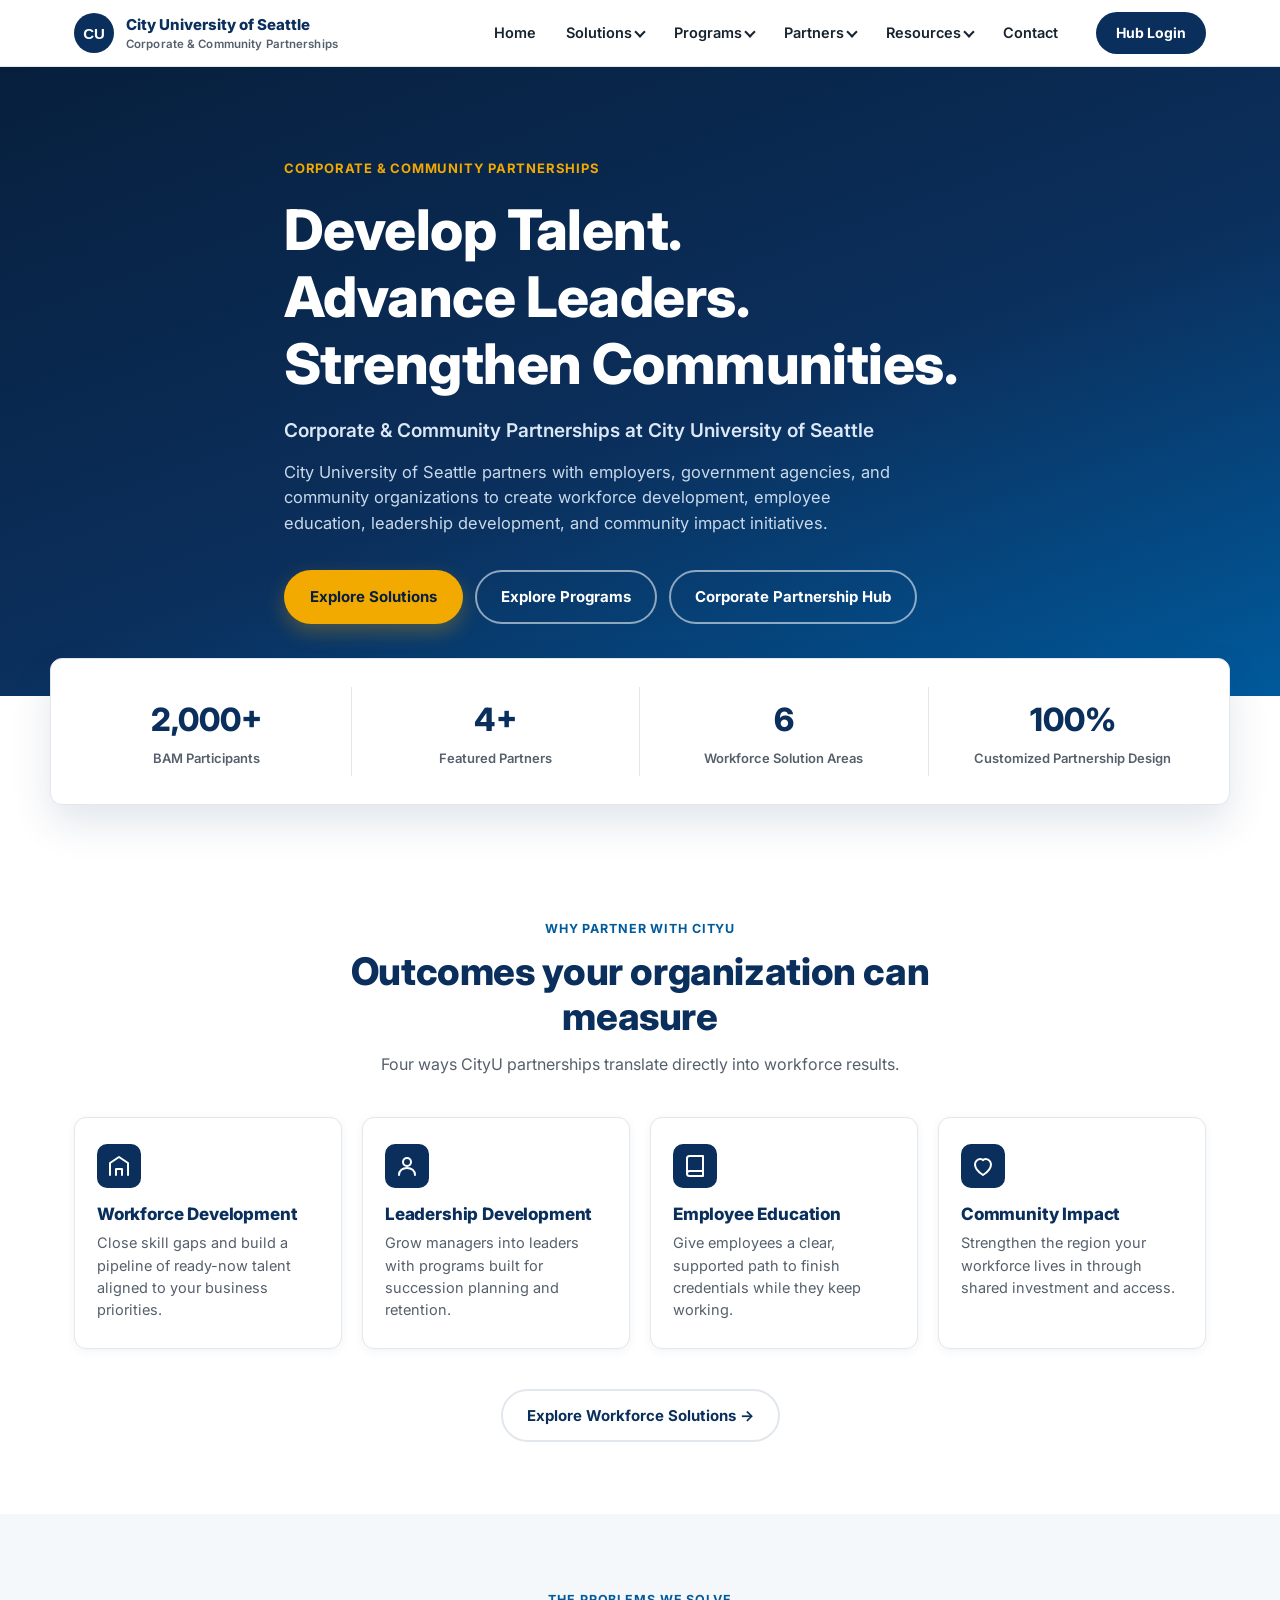
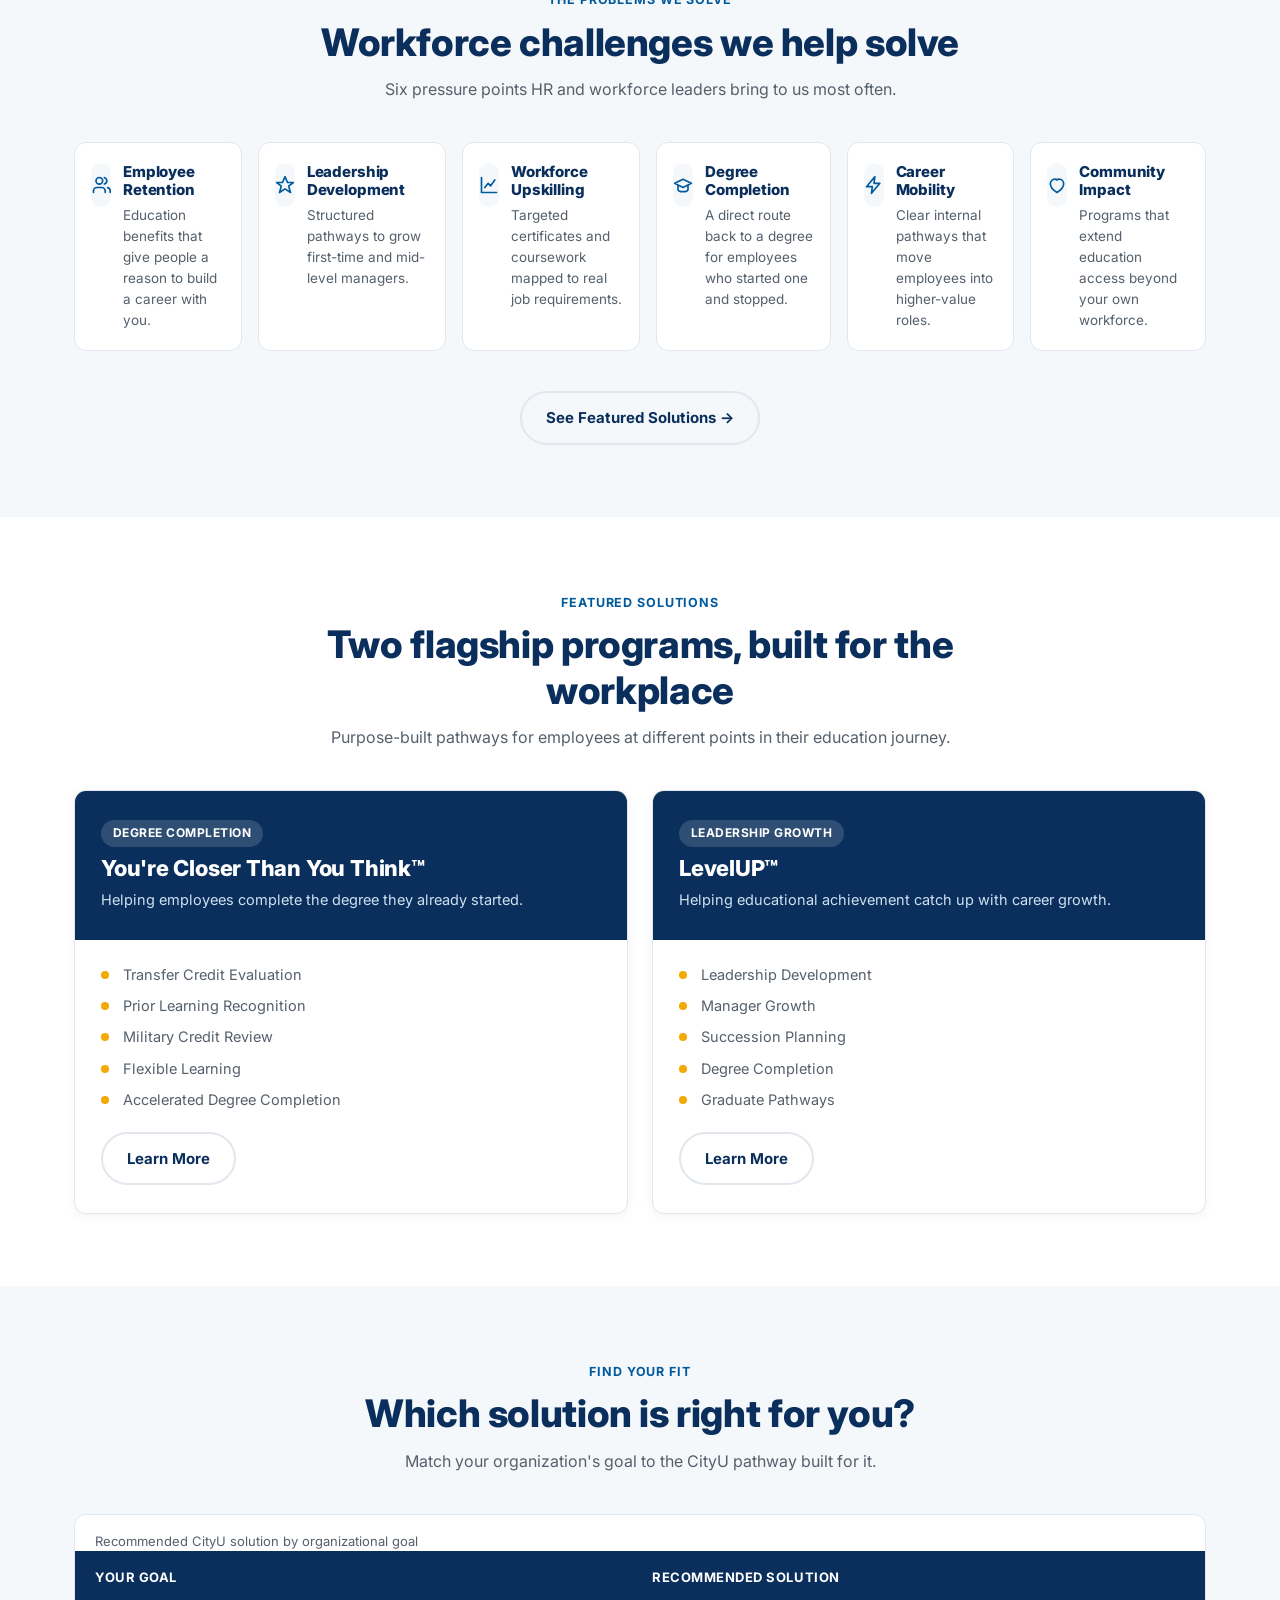
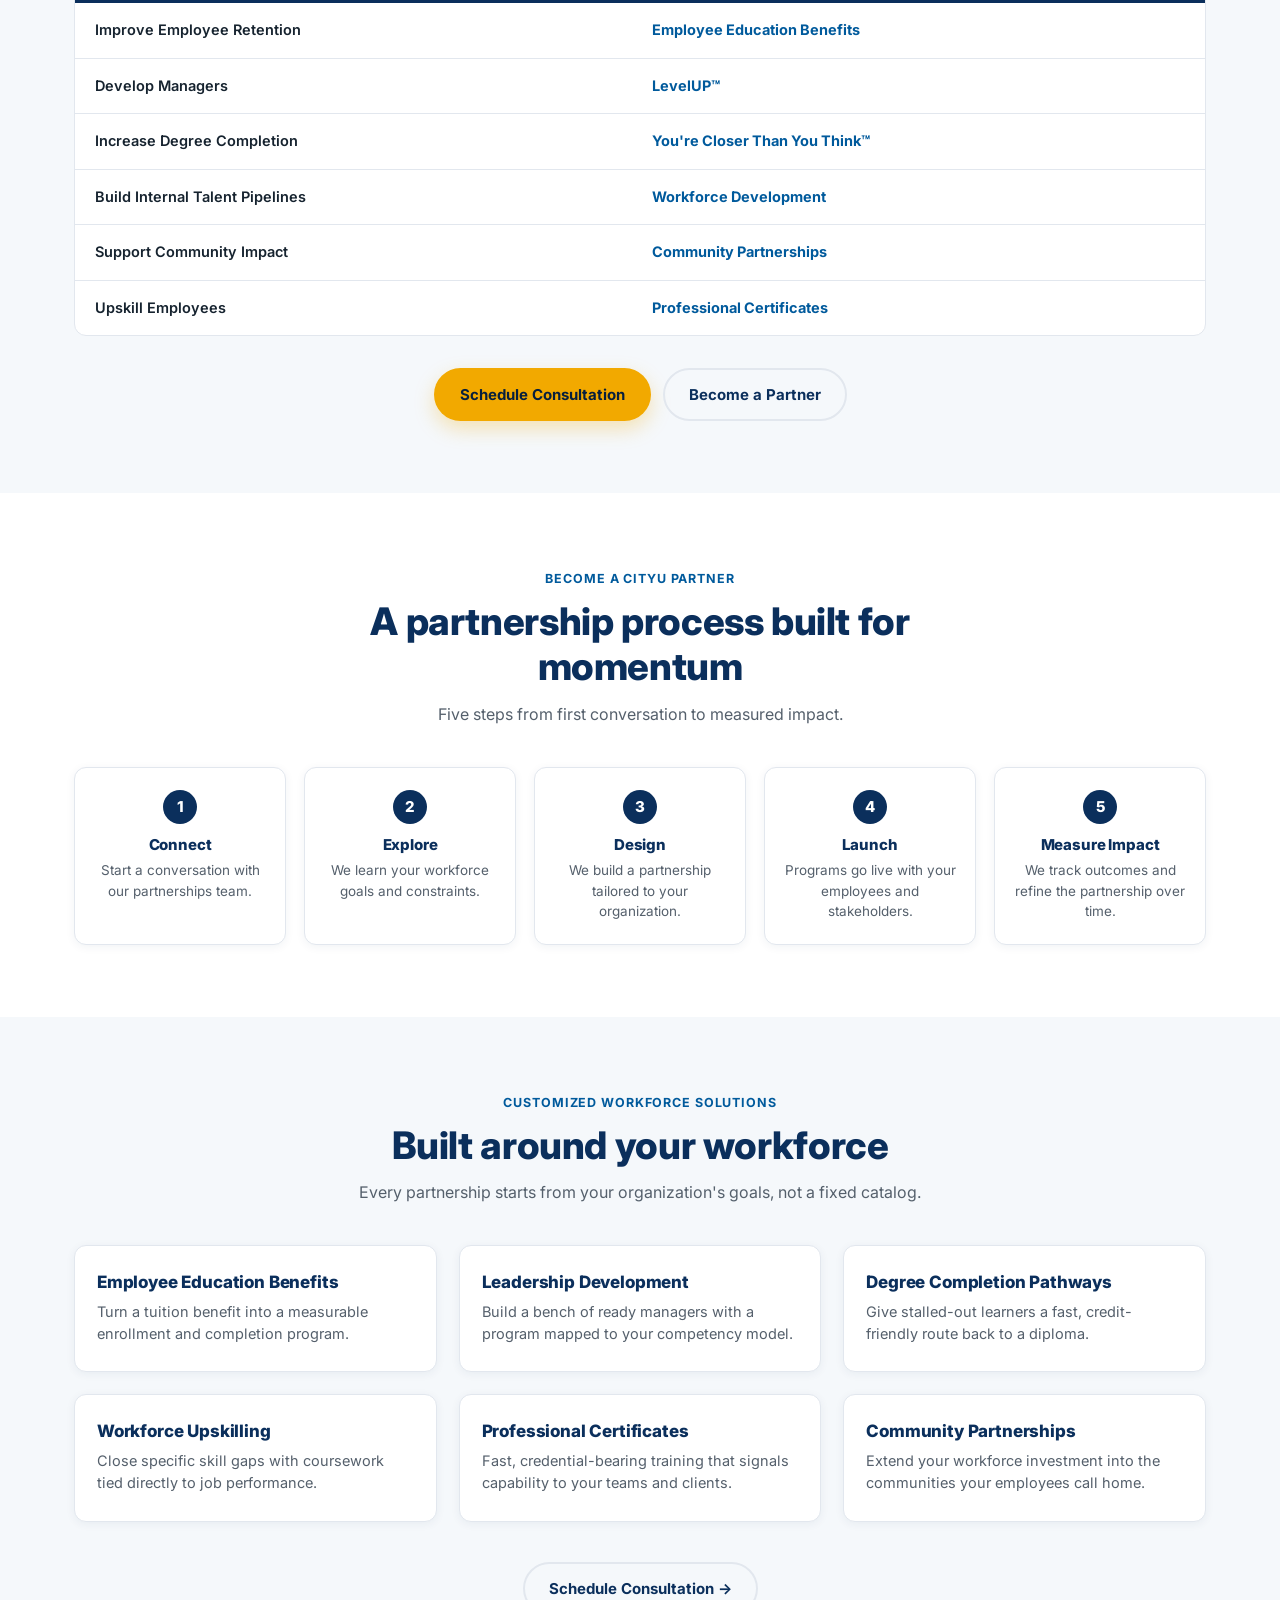
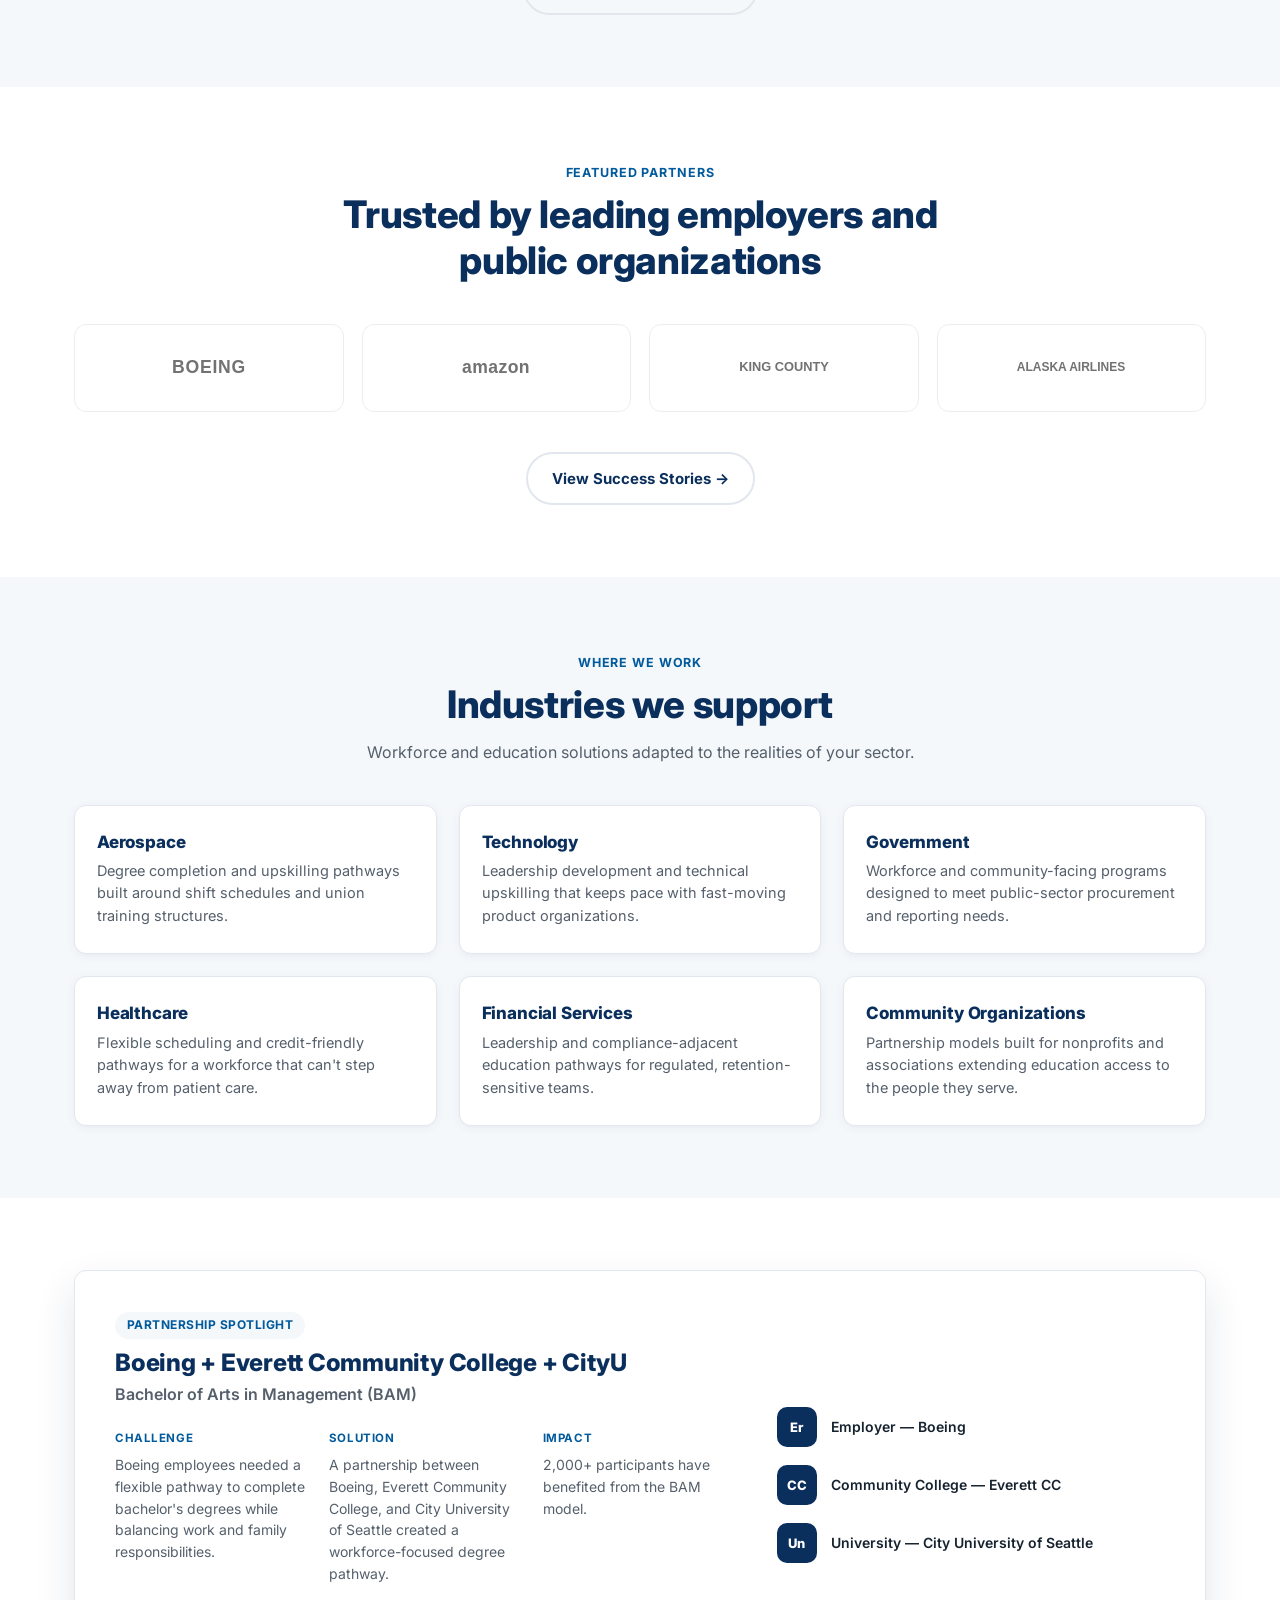
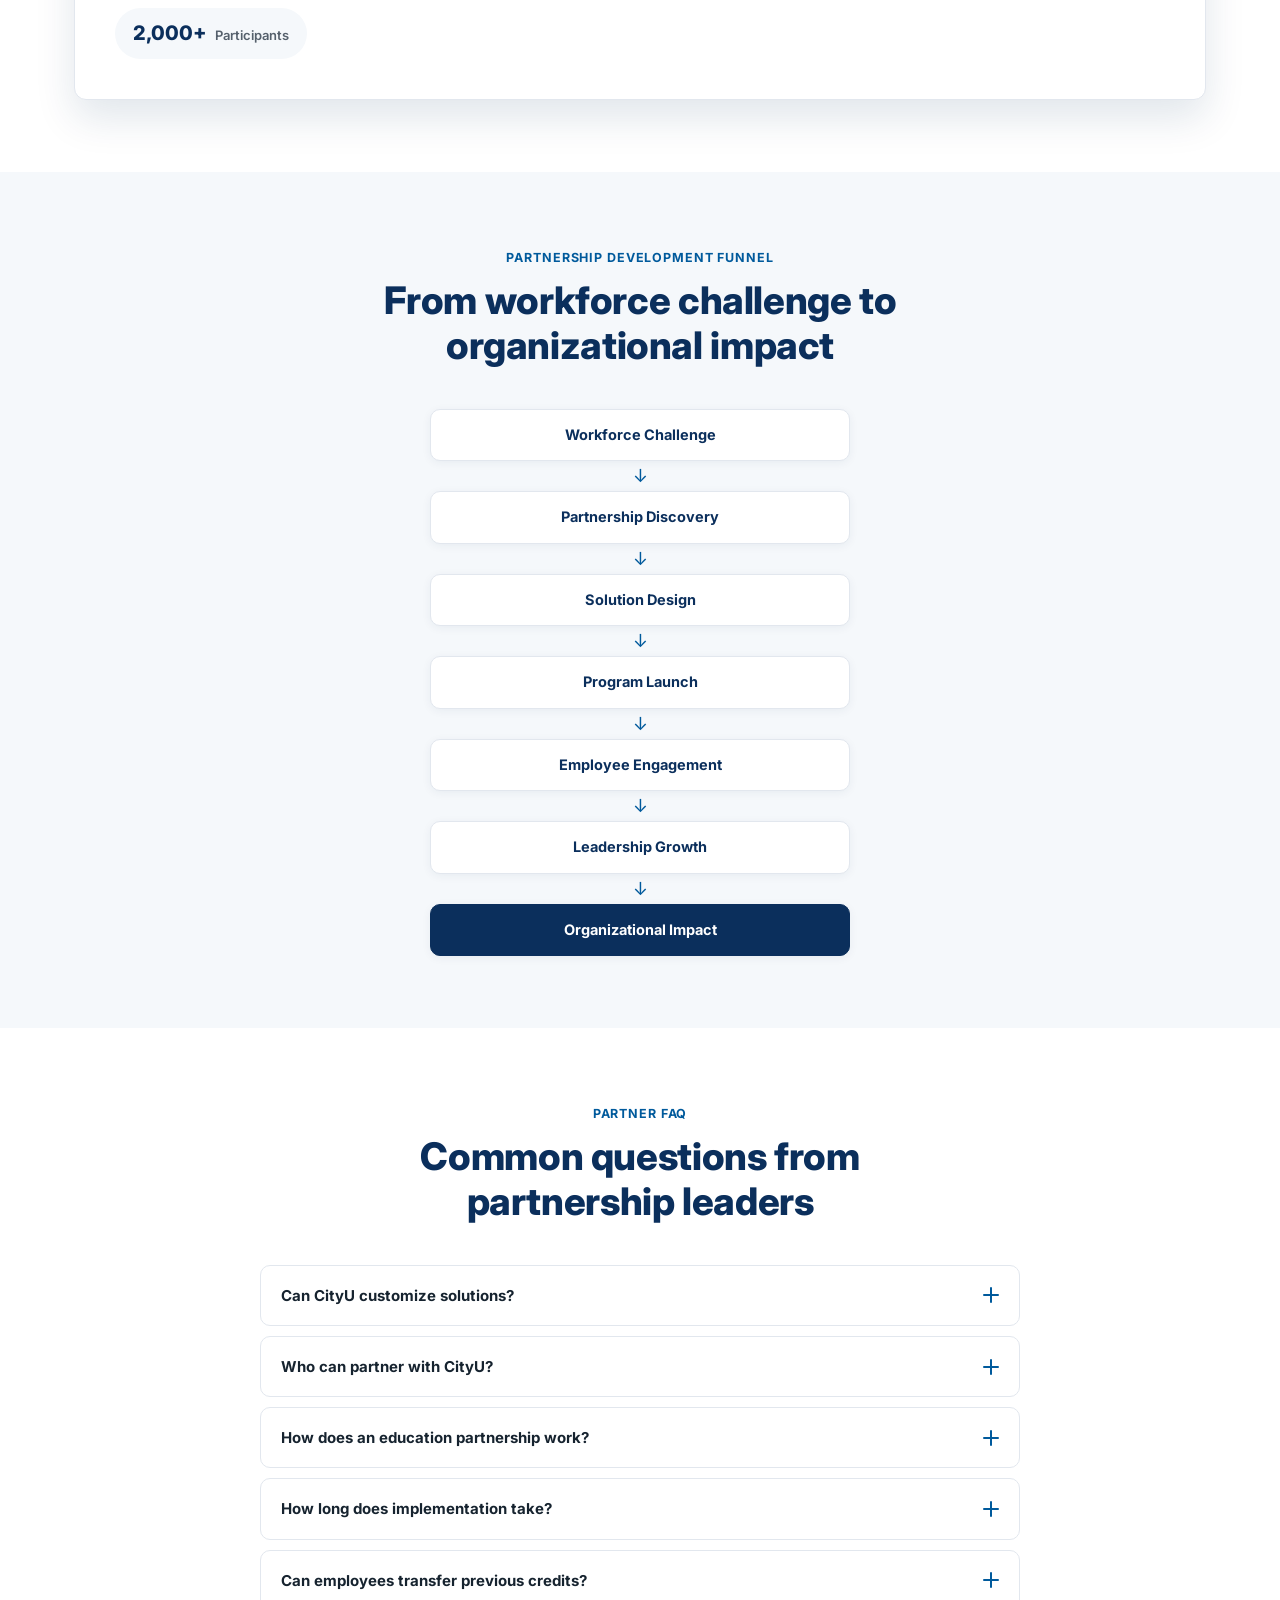
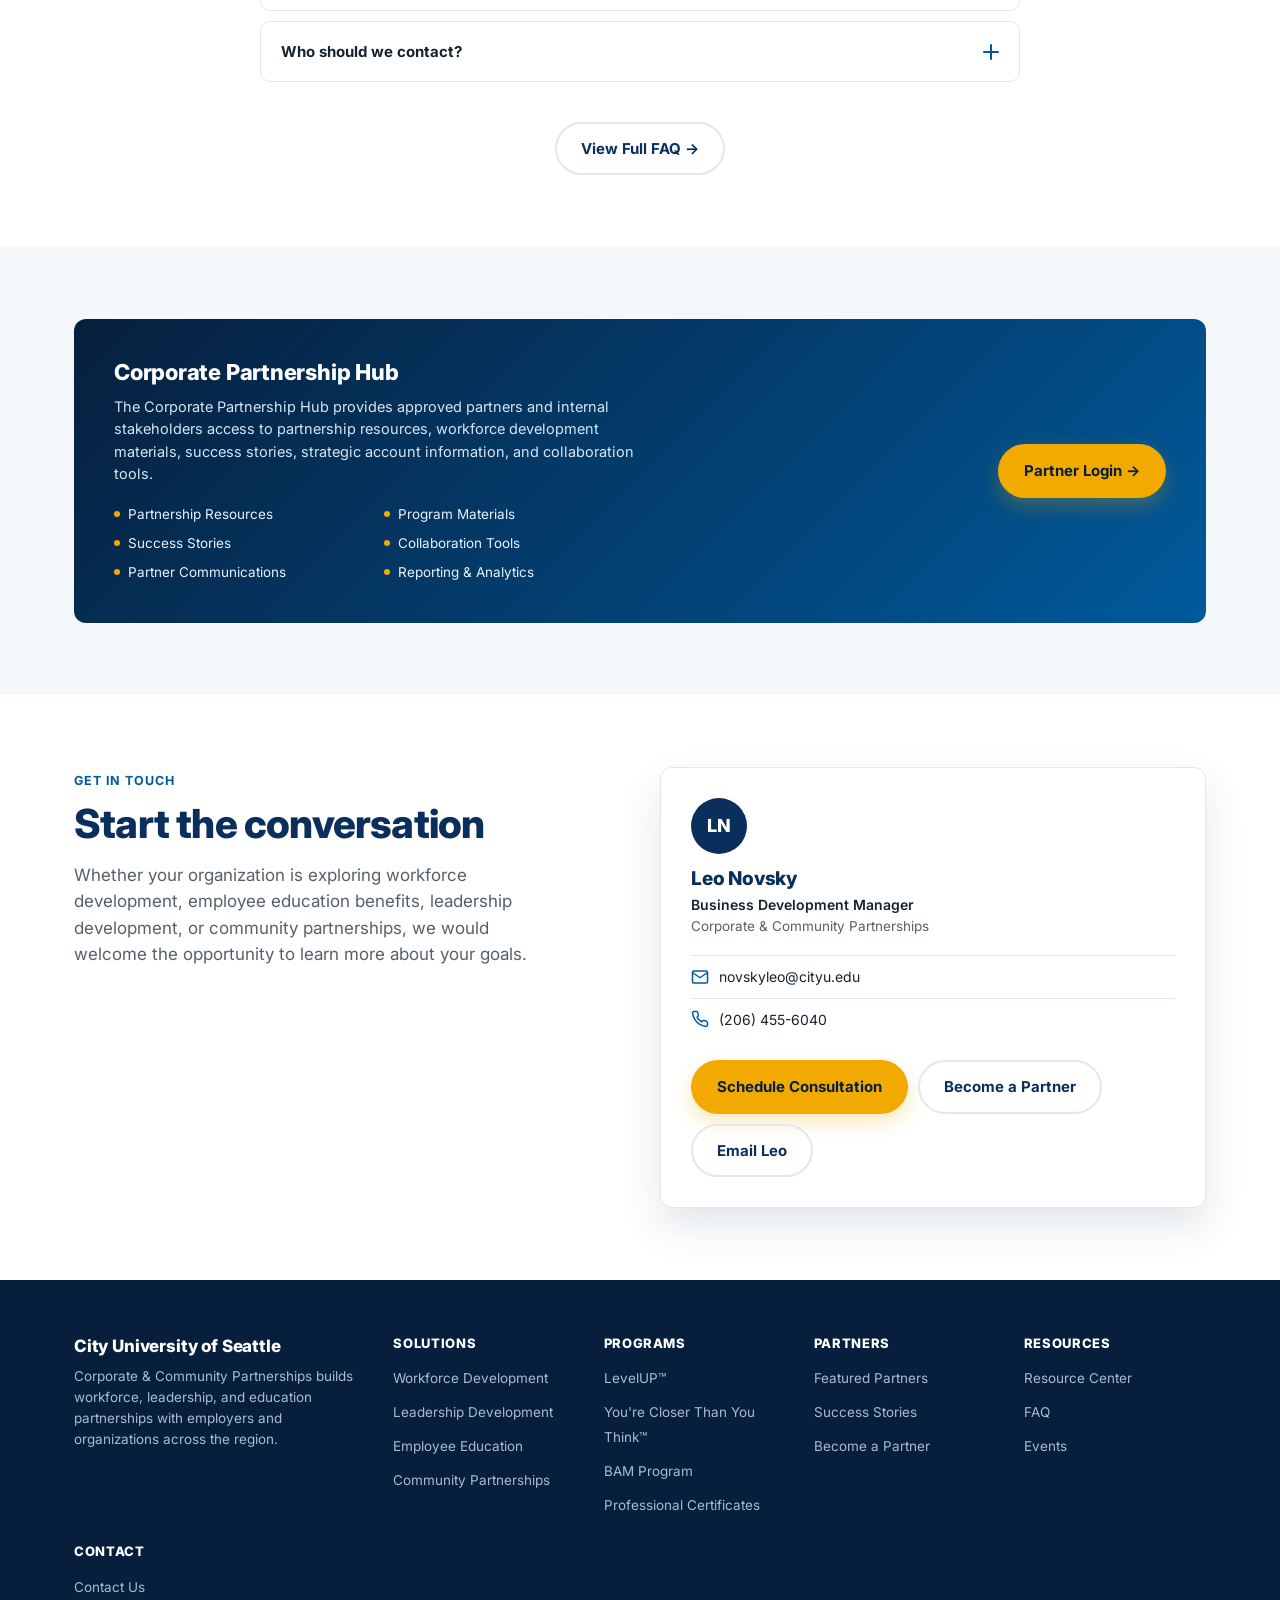
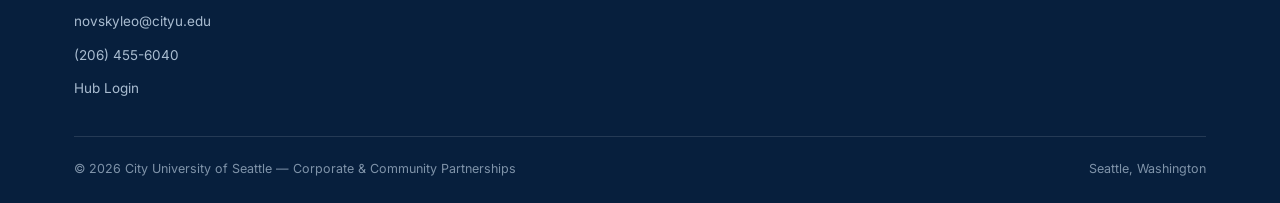
==== index.html @ 57ca1e52 "Build out Corporate & Community Partnerships site Assembles the exported page set into a working sta" ====
<!DOCTYPE html>
<html lang="en">
<head>
<meta charset="UTF-8">
<meta name="viewport" content="width=device-width, initial-scale=1.0">
<title>Corporate & Community Partnerships | City University of Seattle</title>
<meta name="description" content="City University of Seattle partners with employers, government agencies, and community organizations on workforce development, employee education, leadership development, and community impact.">
<link rel="preconnect" href="https://fonts.googleapis.com">
<link rel="preconnect" href="https://fonts.gstatic.com" crossorigin>
<link href="https://fonts.googleapis.com/css2?family=Inter:wght@400;500;600;700;800;900&display=swap" rel="stylesheet">
<link rel="stylesheet" href="assets/styles.css">
</head>
<body>

<header>
  <div class="nav-wrap">
    <a href="index.html" class="brand">
      <img src="assets/cityu-logo.svg" alt="City University of Seattle logo">
      <span>City University of Seattle
        <span class="brand-sub">Corporate &amp; Community Partnerships</span>
      </span>
    </a>

    <nav class="primary-nav" id="primaryNav" aria-label="Primary">
      <ul>
        <li><a href="index.html">Home</a></li>

        <li class="has-dropdown">
          <button class="nav-top-btn" type="button" aria-expanded="false" aria-haspopup="true">Solutions <span class="caret" aria-hidden="true"></span></button>
          <div class="dropdown">
            <a href="workforce-solutions.html">Workforce Development</a>
            <a href="programs/levelup.html">Leadership Development</a>
            <a href="programs/closer-than-you-think.html">Employee Education</a>
            <a href="workforce-solutions.html#community">Community Partnerships</a>
          </div>
        </li>

        <li class="has-dropdown">
          <button class="nav-top-btn" type="button" aria-expanded="false" aria-haspopup="true">Programs <span class="caret" aria-hidden="true"></span></button>
          <div class="dropdown">
            <a href="programs/levelup.html">LevelUP&trade;</a>
            <a href="programs/closer-than-you-think.html">You're Closer Than You Think&trade;</a>
            <a href="programs/bam.html">BAM Program</a>
            <a href="programs/certificates.html">Professional Certificates</a>
          </div>
        </li>

        <li class="has-dropdown">
          <button class="nav-top-btn" type="button" aria-expanded="false" aria-haspopup="true">Partners <span class="caret" aria-hidden="true"></span></button>
          <div class="dropdown">
            <a href="partners.html">Featured Partners</a>
            <a href="success-stories.html">Success Stories</a>
            <a href="partners.html#process">Become a Partner</a>
          </div>
        </li>

        <li class="has-dropdown">
          <button class="nav-top-btn" type="button" aria-expanded="false" aria-haspopup="true">Resources <span class="caret" aria-hidden="true"></span></button>
          <div class="dropdown">
            <a href="resources.html">Resource Center</a>
            <a href="faq.html">FAQ</a>
            <a href="events.html">Events</a>
          </div>
        </li>

        <li><a href="contact.html">Contact</a></li>
      </ul>
      <a href="dashboard.html" class="btn-hub mobile-hub">Hub Login</a>
    </nav>

    <div class="nav-right">
      <a href="dashboard.html" class="btn-hub">Hub Login</a>
    </div>

    <button class="hamburger" id="hamburgerBtn" aria-label="Toggle navigation menu" aria-expanded="false">
      <span></span><span></span><span></span>
    </button>
  </div>
</header>

<a href="#main-content" class="skip-link">Skip to main content</a>

<main id="main-content">

<!-- ===== HERO ===== -->
<section class="hero" id="home">
  <div class="container hero-inner">
    <span class="hero-eyebrow">Corporate &amp; Community Partnerships</span>
    <h1>
      <span class="line">Develop Talent.</span>
      <span class="line">Advance Leaders.</span>
      <span class="line">Strengthen Communities.</span>
    </h1>
    <p class="subhead">Corporate &amp; Community Partnerships at City University of Seattle</p>
    <p class="body">City University of Seattle partners with employers, government agencies, and community organizations to create workforce development, employee education, leadership development, and community impact initiatives.</p>
    <div class="hero-actions">
      <a href="#why-partner" class="btn btn-primary">Explore Solutions</a>
      <a href="#solutions" class="btn btn-outline">Explore Programs</a>
      <a href="#hub" class="btn btn-outline">Corporate Partnership Hub</a>
    </div>
  </div>
</section>

<!-- ===== TRUST BAND ===== -->
<div class="container trust-band">
  <div class="kpi-grid">
    <div class="kpi"><div class="num">2,000+</div><div class="label">BAM Participants</div></div>
    <div class="kpi"><div class="num">4+</div><div class="label">Featured Partners</div></div>
    <div class="kpi"><div class="num">6</div><div class="label">Workforce Solution Areas</div></div>
    <div class="kpi"><div class="num">100%</div><div class="label">Customized Partnership Design</div></div>
  </div>
</div>

<!-- ===== WHY PARTNER ===== -->
<section id="why-partner">
  <div class="container">
    <div class="section-head">
      <span class="eyebrow">Why Partner With CityU</span>
      <h2>Outcomes your organization can measure</h2>
      <p>Four ways CityU partnerships translate directly into workforce results.</p>
    </div>
    <div class="grid-4">
      <div class="value-card">
        <div class="icon-badge">
          <svg aria-hidden="true" focusable="false" width="24" height="24" viewBox="0 0 24 24" fill="none"><path d="M3 21V9l9-6 9 6v12" stroke="white" stroke-width="2" stroke-linecap="round" stroke-linejoin="round"/><path d="M9 21v-6h6v6" stroke="white" stroke-width="2" stroke-linecap="round" stroke-linejoin="round"/></svg>
        </div>
        <h3>Workforce Development</h3>
        <p>Close skill gaps and build a pipeline of ready-now talent aligned to your business priorities.</p>
      </div>
      <div class="value-card">
        <div class="icon-badge">
          <svg aria-hidden="true" focusable="false" width="24" height="24" viewBox="0 0 24 24" fill="none"><circle cx="12" cy="8" r="4" stroke="white" stroke-width="2"/><path d="M4 21c0-4.4 3.6-7 8-7s8 2.6 8 7" stroke="white" stroke-width="2" stroke-linecap="round"/></svg>
        </div>
        <h3>Leadership Development</h3>
        <p>Grow managers into leaders with programs built for succession planning and retention.</p>
      </div>
      <div class="value-card">
        <div class="icon-badge">
          <svg aria-hidden="true" focusable="false" width="24" height="24" viewBox="0 0 24 24" fill="none"><path d="M4 19.5A2.5 2.5 0 0 1 6.5 17H20" stroke="white" stroke-width="2" stroke-linecap="round"/><path d="M6.5 2H20v20H6.5A2.5 2.5 0 0 1 4 19.5v-15A2.5 2.5 0 0 1 6.5 2z" stroke="white" stroke-width="2" stroke-linejoin="round"/></svg>
        </div>
        <h3>Employee Education</h3>
        <p>Give employees a clear, supported path to finish credentials while they keep working.</p>
      </div>
      <div class="value-card">
        <div class="icon-badge">
          <svg aria-hidden="true" focusable="false" width="24" height="24" viewBox="0 0 24 24" fill="none"><path d="M12 21c-4.4-2.8-8-6.3-8-10.5A5.5 5.5 0 0 1 9.5 5c1 0 2 .4 2.5 1.1C12.5 5.4 13.5 5 14.5 5A5.5 5.5 0 0 1 20 10.5c0 4.2-3.6 7.7-8 10.5z" stroke="white" stroke-width="2" stroke-linejoin="round"/></svg>
        </div>
        <h3>Community Impact</h3>
        <p>Strengthen the region your workforce lives in through shared investment and access.</p>
      </div>
    </div>
    <div class="section-cta">
      <a href="#customized" class="btn btn-outline-dark">Explore Workforce Solutions &rarr;</a>
    </div>
  </div>
</section>

<!-- ===== WORKFORCE CHALLENGES ===== -->
<section class="section-alt" id="challenges">
  <div class="container">
    <div class="section-head">
      <span class="eyebrow">The Problems We Solve</span>
      <h2>Workforce challenges we help solve</h2>
      <p>Six pressure points HR and workforce leaders bring to us most often.</p>
    </div>
    <div class="grid-6">
      <div class="challenge-card">
        <div class="icon-badge"><svg aria-hidden="true" focusable="false" width="20" height="20" viewBox="0 0 24 24" fill="none"><path d="M17 21v-2a4 4 0 0 0-4-4H7a4 4 0 0 0-4 4v2" stroke="currentColor" stroke-width="2" stroke-linecap="round"/><circle cx="10" cy="7" r="4" stroke="currentColor" stroke-width="2"/><path d="M23 21v-2a4 4 0 0 0-3-3.87M16 3.13a4 4 0 0 1 0 7.75" stroke="currentColor" stroke-width="2" stroke-linecap="round"/></svg></div>
        <div><h3>Employee Retention</h3><p>Education benefits that give people a reason to build a career with you.</p></div>
      </div>
      <div class="challenge-card">
        <div class="icon-badge"><svg aria-hidden="true" focusable="false" width="20" height="20" viewBox="0 0 24 24" fill="none"><path d="M12 2l3 7h7l-5.6 4.3L18.6 21 12 16.7 5.4 21l2.2-7.7L2 9h7l3-7z" stroke="currentColor" stroke-width="2" stroke-linejoin="round"/></svg></div>
        <div><h3>Leadership Development</h3><p>Structured pathways to grow first-time and mid-level managers.</p></div>
      </div>
      <div class="challenge-card">
        <div class="icon-badge"><svg aria-hidden="true" focusable="false" width="20" height="20" viewBox="0 0 24 24" fill="none"><path d="M3 3v18h18" stroke="currentColor" stroke-width="2" stroke-linecap="round"/><path d="M7 15l4-5 3 3 5-7" stroke="currentColor" stroke-width="2" stroke-linecap="round" stroke-linejoin="round"/></svg></div>
        <div><h3>Workforce Upskilling</h3><p>Targeted certificates and coursework mapped to real job requirements.</p></div>
      </div>
      <div class="challenge-card">
        <div class="icon-badge"><svg aria-hidden="true" focusable="false" width="20" height="20" viewBox="0 0 24 24" fill="none"><path d="M22 10L12 5 2 10l10 5 10-5z" stroke="currentColor" stroke-width="2" stroke-linejoin="round"/><path d="M6 12v5c0 1.7 2.7 3 6 3s6-1.3 6-3v-5" stroke="currentColor" stroke-width="2"/></svg></div>
        <div><h3>Degree Completion</h3><p>A direct route back to a degree for employees who started one and stopped.</p></div>
      </div>
      <div class="challenge-card">
        <div class="icon-badge"><svg aria-hidden="true" focusable="false" width="20" height="20" viewBox="0 0 24 24" fill="none"><path d="M13 2L3 14h7l-1 8 10-12h-7l1-8z" stroke="currentColor" stroke-width="2" stroke-linejoin="round"/></svg></div>
        <div><h3>Career Mobility</h3><p>Clear internal pathways that move employees into higher-value roles.</p></div>
      </div>
      <div class="challenge-card">
        <div class="icon-badge"><svg aria-hidden="true" focusable="false" width="20" height="20" viewBox="0 0 24 24" fill="none"><path d="M12 21c-4.4-2.8-8-6.3-8-10.5A5.5 5.5 0 0 1 9.5 5c1 0 2 .4 2.5 1.1.5-.7 1.5-1.1 2.5-1.1A5.5 5.5 0 0 1 20 10.5c0 4.2-3.6 7.7-8 10.5z" stroke="currentColor" stroke-width="2" stroke-linejoin="round"/></svg></div>
        <div><h3>Community Impact</h3><p>Programs that extend education access beyond your own workforce.</p></div>
      </div>
    </div>
    <div class="section-cta">
      <a href="#solutions" class="btn btn-outline-dark">See Featured Solutions &rarr;</a>
    </div>
  </div>
</section>

<!-- ===== FEATURED SOLUTIONS ===== -->
<section id="solutions">
  <div class="container">
    <div class="section-head">
      <span class="eyebrow">Featured Solutions</span>
      <h2>Two flagship programs, built for the workplace</h2>
      <p>Purpose-built pathways for employees at different points in their education journey.</p>
    </div>
    <div class="grid-2">
      <div class="solution-card">
        <div class="solution-head">
          <span class="tag">Degree Completion</span>
          <h3>You're Closer Than You Think&trade;</h3>
          <p>Helping employees complete the degree they already started.</p>
        </div>
        <div class="solution-body">
          <ul>
            <li>Transfer Credit Evaluation</li>
            <li>Prior Learning Recognition</li>
            <li>Military Credit Review</li>
            <li>Flexible Learning</li>
            <li>Accelerated Degree Completion</li>
          </ul>
          <a href="programs/closer-than-you-think.html" class="btn btn-outline-dark">Learn More</a>
        </div>
      </div>
      <div class="solution-card">
        <div class="solution-head">
          <span class="tag">Leadership Growth</span>
          <h3>LevelUP&trade;</h3>
          <p>Helping educational achievement catch up with career growth.</p>
        </div>
        <div class="solution-body">
          <ul>
            <li>Leadership Development</li>
            <li>Manager Growth</li>
            <li>Succession Planning</li>
            <li>Degree Completion</li>
            <li>Graduate Pathways</li>
          </ul>
          <a href="programs/levelup.html" class="btn btn-outline-dark">Learn More</a>
        </div>
      </div>
    </div>
  </div>
</section>

<!-- ===== SOLUTION FINDER ===== -->
<section class="section-alt" id="solution-finder">
  <div class="container">
    <div class="section-head">
      <span class="eyebrow">Find Your Fit</span>
      <h2>Which solution is right for you?</h2>
      <p>Match your organization's goal to the CityU pathway built for it.</p>
    </div>
    <div class="compare-table-wrap">
      <div class="compare-table-scroll" tabindex="0" role="region" aria-label="Recommended CityU solution by organizational goal, scrollable table">
      <table class="compare-table">
        <caption>Recommended CityU solution by organizational goal</caption>
        <thead>
          <tr>
            <th scope="col">Your Goal</th>
            <th scope="col">Recommended Solution</th>
          </tr>
        </thead>
        <tbody>
          <tr><td class="goal">Improve Employee Retention</td><td class="rec">Employee Education Benefits</td></tr>
          <tr><td class="goal">Develop Managers</td><td class="rec">LevelUP&trade;</td></tr>
          <tr><td class="goal">Increase Degree Completion</td><td class="rec">You're Closer Than You Think&trade;</td></tr>
          <tr><td class="goal">Build Internal Talent Pipelines</td><td class="rec">Workforce Development</td></tr>
          <tr><td class="goal">Support Community Impact</td><td class="rec">Community Partnerships</td></tr>
          <tr><td class="goal">Upskill Employees</td><td class="rec">Professional Certificates</td></tr>
        </tbody>
      </table>
      </div>
    </div>
    <div class="compare-actions">
      <a href="#contact" class="btn btn-primary">Schedule Consultation</a>
      <a href="#process" class="btn btn-outline-dark">Become a Partner</a>
    </div>
  </div>
</section>

<!-- ===== BECOME A PARTNER PROCESS ===== -->
<section id="process">
  <div class="container">
    <div class="section-head">
      <span class="eyebrow">Become a CityU Partner</span>
      <h2>A partnership process built for momentum</h2>
      <p>Five steps from first conversation to measured impact.</p>
    </div>
    <div class="process-track">
      <div class="process-step">
        <div class="process-num">1</div>
        <h4>Connect</h4>
        <p>Start a conversation with our partnerships team.</p>
      </div>
      <div class="process-step">
        <div class="process-num">2</div>
        <h4>Explore</h4>
        <p>We learn your workforce goals and constraints.</p>
      </div>
      <div class="process-step">
        <div class="process-num">3</div>
        <h4>Design</h4>
        <p>We build a partnership tailored to your organization.</p>
      </div>
      <div class="process-step">
        <div class="process-num">4</div>
        <h4>Launch</h4>
        <p>Programs go live with your employees and stakeholders.</p>
      </div>
      <div class="process-step">
        <div class="process-num">5</div>
        <h4>Measure Impact</h4>
        <p>We track outcomes and refine the partnership over time.</p>
      </div>
    </div>
  </div>
</section>

<!-- ===== CUSTOMIZED WORKFORCE SOLUTIONS ===== -->
<section class="section-alt" id="customized">
  <div class="container">
    <div class="section-head">
      <span class="eyebrow">Customized Workforce Solutions</span>
      <h2>Built around your workforce</h2>
      <p>Every partnership starts from your organization's goals, not a fixed catalog.</p>
    </div>
    <div class="grid-3">
      <div class="value-card">
        <h3>Employee Education Benefits</h3>
        <p>Turn a tuition benefit into a measurable enrollment and completion program.</p>
      </div>
      <div class="value-card">
        <h3>Leadership Development</h3>
        <p>Build a bench of ready managers with a program mapped to your competency model.</p>
      </div>
      <div class="value-card">
        <h3>Degree Completion Pathways</h3>
        <p>Give stalled-out learners a fast, credit-friendly route back to a diploma.</p>
      </div>
      <div class="value-card">
        <h3>Workforce Upskilling</h3>
        <p>Close specific skill gaps with coursework tied directly to job performance.</p>
      </div>
      <div class="value-card">
        <h3>Professional Certificates</h3>
        <p>Fast, credential-bearing training that signals capability to your teams and clients.</p>
      </div>
      <div class="value-card">
        <h3>Community Partnerships</h3>
        <p>Extend your workforce investment into the communities your employees call home.</p>
      </div>
    </div>
    <div class="section-cta">
      <a href="#contact" class="btn btn-outline-dark">Schedule Consultation &rarr;</a>
    </div>
  </div>
</section>

<!-- ===== FEATURED PARTNERS ===== -->
<section id="partners">
  <div class="container">
    <div class="section-head">
      <span class="eyebrow">Featured Partners</span>
      <h2>Trusted by leading employers and public organizations</h2>
    </div>
    <div class="logo-wall">
      <div class="logo-tile"><img src="assets/logos/boeing.svg" alt="Boeing logo"></div>
      <div class="logo-tile"><img src="assets/logos/amazon.svg" alt="Amazon logo"></div>
      <div class="logo-tile"><img src="assets/logos/king-county.svg" alt="King County logo"></div>
      <div class="logo-tile"><img src="assets/logos/alaska-airlines.svg" alt="Alaska Airlines logo"></div>
    </div>
    <div class="section-cta">
      <a href="success-stories.html" class="btn btn-outline-dark">View Success Stories &rarr;</a>
    </div>
  </div>
</section>

<!-- ===== INDUSTRIES WE SUPPORT ===== -->
<section class="section-alt" id="industries">
  <div class="container">
    <div class="section-head">
      <span class="eyebrow">Where We Work</span>
      <h2>Industries we support</h2>
      <p>Workforce and education solutions adapted to the realities of your sector.</p>
    </div>
    <div class="grid-3">
      <div class="industry-card">
        <h3>Aerospace</h3>
        <p>Degree completion and upskilling pathways built around shift schedules and union training structures.</p>
      </div>
      <div class="industry-card">
        <h3>Technology</h3>
        <p>Leadership development and technical upskilling that keeps pace with fast-moving product organizations.</p>
      </div>
      <div class="industry-card">
        <h3>Government</h3>
        <p>Workforce and community-facing programs designed to meet public-sector procurement and reporting needs.</p>
      </div>
      <div class="industry-card">
        <h3>Healthcare</h3>
        <p>Flexible scheduling and credit-friendly pathways for a workforce that can't step away from patient care.</p>
      </div>
      <div class="industry-card">
        <h3>Financial Services</h3>
        <p>Leadership and compliance-adjacent education pathways for regulated, retention-sensitive teams.</p>
      </div>
      <div class="industry-card">
        <h3>Community Organizations</h3>
        <p>Partnership models built for nonprofits and associations extending education access to the people they serve.</p>
      </div>
    </div>
  </div>
</section>

<!-- ===== PARTNERSHIP SPOTLIGHT ===== -->
<section id="spotlight">
  <div class="container">
    <div class="spotlight">
      <div>
        <span class="tag">Partnership Spotlight</span>
        <h3>Boeing + Everett Community College + CityU</h3>
        <p class="subtitle">Bachelor of Arts in Management (BAM)</p>
        <div class="case-study-grid">
          <div class="case-block">
            <span class="case-label">Challenge</span>
            <p>Boeing employees needed a flexible pathway to complete bachelor's degrees while balancing work and family responsibilities.</p>
          </div>
          <div class="case-block">
            <span class="case-label">Solution</span>
            <p>A partnership between Boeing, Everett Community College, and City University of Seattle created a workforce-focused degree pathway.</p>
          </div>
          <div class="case-block">
            <span class="case-label">Impact</span>
            <p>2,000+ participants have benefited from the BAM model.</p>
          </div>
        </div>
        <div class="metric-pill">
          <span class="metric-num">2,000+</span>
          <span class="metric-label">Participants</span>
        </div>
      </div>
      <div class="partner-flow">
        <div class="flow-row">
          <div class="flow-badge">Er</div>
          <span class="flow-text">Employer &mdash; Boeing</span>
        </div>
        <div class="flow-row">
          <div class="flow-badge">CC</div>
          <span class="flow-text">Community College &mdash; Everett CC</span>
        </div>
        <div class="flow-row">
          <div class="flow-badge">Un</div>
          <span class="flow-text">University &mdash; City University of Seattle</span>
        </div>
      </div>
    </div>
  </div>
</section>


<!--
  TESTIMONIALS SECTION — NOT PUBLISHED.
  Do not uncomment until real, partner-approved quotes replace the sample copy below.
  The copy currently in this block is illustrative only and was never attributed to
  an actual partner. Publishing it as-is would put fabricated quotes on a live
  external-facing page.

<section class="section-alt" id="testimonials">
  <div class="container">
    <div class="section-head">
      <span class="eyebrow">Partner Perspectives</span>
      <h2>What partnership leaders say</h2>
      <p>Real, attributed feedback from CityU partners.</p>
    </div>
    <div class="grid-3">
      <div class="testimonial-card">
        <p class="testimonial-quote">CityU helped us create a workforce development strategy that aligned educational opportunities with our organizational goals.</p>
        <div class="testimonial-attribution">
          <span class="role">HR Leader</span>
          <span class="org">Regional Employer</span>
        </div>
      </div>
      <div class="testimonial-card">
        <p class="testimonial-quote">The flexibility of the partnership model allowed us to support employees at multiple stages of their careers.</p>
        <div class="testimonial-attribution">
          <span class="role">Learning &amp; Development Manager</span>
        </div>
      </div>
      <div class="testimonial-card">
        <p class="testimonial-quote">CityU worked alongside our organization to design solutions that addressed real workforce challenges.</p>
        <div class="testimonial-attribution">
          <span class="role">Workforce Development Director</span>
        </div>
      </div>
    </div>
  </div>
</section>
-->

<!-- ===== PARTNERSHIP FUNNEL ===== -->
<section class="section-alt" id="funnel">
  <div class="container">
    <div class="section-head">
      <span class="eyebrow">Partnership Development Funnel</span>
      <h2>From workforce challenge to organizational impact</h2>
    </div>
    <div class="funnel">
      <div class="funnel-step">Workforce Challenge</div>
      <div class="funnel-arrow">&#8595;</div>
      <div class="funnel-step">Partnership Discovery</div>
      <div class="funnel-arrow">&#8595;</div>
      <div class="funnel-step">Solution Design</div>
      <div class="funnel-arrow">&#8595;</div>
      <div class="funnel-step">Program Launch</div>
      <div class="funnel-arrow">&#8595;</div>
      <div class="funnel-step">Employee Engagement</div>
      <div class="funnel-arrow">&#8595;</div>
      <div class="funnel-step">Leadership Growth</div>
      <div class="funnel-arrow">&#8595;</div>
      <div class="funnel-step impact">Organizational Impact</div>
    </div>
  </div>
</section>

<!-- ===== FAQ ===== -->
<section id="faq">
  <div class="container">
    <div class="section-head">
      <span class="eyebrow">Partner FAQ</span>
      <h2>Common questions from partnership leaders</h2>
    </div>
    <div class="faq-list" id="faqList">
      <div class="faq-item">
        <button class="faq-question" type="button" id="faq-q-1" aria-expanded="false" aria-controls="faq-a-1">
          Can CityU customize solutions?
          <span class="plus" aria-hidden="true"></span>
        </button>
        <div class="faq-answer" id="faq-a-1" role="region" aria-labelledby="faq-q-1"><div class="faq-answer-inner">Yes. Every partnership is designed around your workforce goals, timeline, and existing benefits structure rather than a fixed program.</div></div>
      </div>
      <div class="faq-item">
        <button class="faq-question" type="button" id="faq-q-2" aria-expanded="false" aria-controls="faq-a-2">
          Who can partner with CityU?
          <span class="plus" aria-hidden="true"></span>
        </button>
        <div class="faq-answer" id="faq-a-2" role="region" aria-labelledby="faq-q-2"><div class="faq-answer-inner">Employers, government agencies, community colleges, nonprofits, and professional associations of any size can partner with CityU.</div></div>
      </div>
      <div class="faq-item">
        <button class="faq-question" type="button" id="faq-q-3" aria-expanded="false" aria-controls="faq-a-3">
          How does an education partnership work?
          <span class="plus" aria-hidden="true"></span>
        </button>
        <div class="faq-answer" id="faq-a-3" role="region" aria-labelledby="faq-q-3"><div class="faq-answer-inner">We start with a discovery conversation, design a solution around your workforce needs, then launch and measure outcomes together.</div></div>
      </div>
      <div class="faq-item">
        <button class="faq-question" type="button" id="faq-q-4" aria-expanded="false" aria-controls="faq-a-4">
          How long does implementation take?
          <span class="plus" aria-hidden="true"></span>
        </button>
        <div class="faq-answer" id="faq-a-4" role="region" aria-labelledby="faq-q-4"><div class="faq-answer-inner">Timelines vary by scope. Many partnerships move from initial conversation to program launch within a single term.</div></div>
      </div>
      <div class="faq-item">
        <button class="faq-question" type="button" id="faq-q-5" aria-expanded="false" aria-controls="faq-a-5">
          Can employees transfer previous credits?
          <span class="plus" aria-hidden="true"></span>
        </button>
        <div class="faq-answer" id="faq-a-5" role="region" aria-labelledby="faq-q-5"><div class="faq-answer-inner">Yes. CityU evaluates transfer credit, prior learning, and military credit as part of the You're Closer Than You Think&trade; pathway.</div></div>
      </div>
      <div class="faq-item">
        <button class="faq-question" type="button" id="faq-q-6" aria-expanded="false" aria-controls="faq-a-6">
          Who should we contact?
          <span class="plus" aria-hidden="true"></span>
        </button>
        <div class="faq-answer" id="faq-a-6" role="region" aria-labelledby="faq-q-6"><div class="faq-answer-inner">Reach out to Leo Novsky, Business Development Manager for Corporate &amp; Community Partnerships, to start the conversation.</div></div>
      </div>
    </div>
    <div class="section-cta">
      <a href="faq.html" class="btn btn-outline-dark">View Full FAQ &rarr;</a>
    </div>
  </div>
</section>

<!-- ===== CORPORATE PARTNERSHIP HUB ===== -->
<section class="section-alt" id="hub">
  <div class="container">
    <div class="hub-banner">
      <div class="hub-banner-text">
        <h3>Corporate Partnership Hub</h3>
        <p>The Corporate Partnership Hub provides approved partners and internal stakeholders access to partnership resources, workforce development materials, success stories, strategic account information, and collaboration tools.</p>
        <div class="hub-feature-grid">
          <div class="hub-feature"><span class="dot"></span>Partnership Resources</div>
          <div class="hub-feature"><span class="dot"></span>Program Materials</div>
          <div class="hub-feature"><span class="dot"></span>Success Stories</div>
          <div class="hub-feature"><span class="dot"></span>Collaboration Tools</div>
          <div class="hub-feature"><span class="dot"></span>Partner Communications</div>
          <div class="hub-feature"><span class="dot"></span>Reporting &amp; Analytics</div>
        </div>
      </div>
      <a href="dashboard.html" class="btn btn-primary">Partner Login &rarr;</a>
    </div>
  </div>
</section>

<!-- ===== CONTACT ===== -->
<section id="contact">
  <div class="container">
    <div class="contact-wrap">
      <div>
        <span class="eyebrow">Get In Touch</span>
        <h2 style="font-size:clamp(28px,4vw,40px);font-weight:800;color:var(--primary);margin:0 0 14px;letter-spacing:-0.02em;">Start the conversation</h2>
        <p style="color:var(--ink-soft);font-size:17px;max-width:480px;">Whether your organization is exploring workforce development, employee education benefits, leadership development, or community partnerships, we would welcome the opportunity to learn more about your goals.</p>
      </div>
      <div class="contact-card">
        <div class="contact-avatar">LN</div>
        <h3>Leo Novsky</h3>
        <div class="role">Business Development Manager</div>
        <div class="dept">Corporate &amp; Community Partnerships</div>
        <div class="contact-detail">
          <svg aria-hidden="true" focusable="false" width="18" height="18" viewBox="0 0 24 24" fill="none"><path d="M4 4h16v16H4z" stroke="currentColor" stroke-width="0"/><path d="M2 6l10 7L22 6" stroke="#005a9c" stroke-width="2" stroke-linecap="round" stroke-linejoin="round"/><rect x="2" y="4" width="20" height="16" rx="2" stroke="#005a9c" stroke-width="2"/></svg>
          novskyleo@cityu.edu
        </div>
        <div class="contact-detail">
          <svg aria-hidden="true" focusable="false" width="18" height="18" viewBox="0 0 24 24" fill="none"><path d="M22 16.9v3a2 2 0 0 1-2.2 2 19.8 19.8 0 0 1-8.6-3.1 19.5 19.5 0 0 1-6-6A19.8 19.8 0 0 1 2.1 4.2 2 2 0 0 1 4.1 2h3a2 2 0 0 1 2 1.7c.1.9.3 1.8.6 2.7a2 2 0 0 1-.5 2.1L8 9.7a16 16 0 0 0 6 6l1.2-1.2a2 2 0 0 1 2.1-.5c.9.3 1.8.5 2.7.6a2 2 0 0 1 1.7 2z" stroke="#005a9c" stroke-width="2" stroke-linecap="round" stroke-linejoin="round"/></svg>
          (206) 455-6040
        </div>
        <div class="contact-actions">
          <a href="mailto:novskyleo@cityu.edu?subject=Schedule%20a%20Partnership%20Conversation" class="btn btn-primary">Schedule Consultation</a>
          <a href="#process" class="btn btn-outline-dark">Become a Partner</a>
          <a href="mailto:novskyleo@cityu.edu" class="btn btn-outline-dark">Email Leo</a>
        </div>
      </div>
    </div>
  </div>
</section>

</main>

<!-- ===== FOOTER ===== -->
<footer>
  <div class="container">
    <div class="footer-grid">
      <div class="footer-brand">
        <h4>City University of Seattle</h4>
        <p>Corporate &amp; Community Partnerships builds workforce, leadership, and education partnerships with employers and organizations across the region.</p>
      </div>
      <div class="footer-col">
        <h5>Solutions</h5>
        <ul>
          <li><a href="workforce-solutions.html">Workforce Development</a></li>
          <li><a href="programs/levelup.html">Leadership Development</a></li>
          <li><a href="programs/closer-than-you-think.html">Employee Education</a></li>
          <li><a href="workforce-solutions.html#community">Community Partnerships</a></li>
        </ul>
      </div>
      <div class="footer-col">
        <h5>Programs</h5>
        <ul>
          <li><a href="programs/levelup.html">LevelUP&trade;</a></li>
          <li><a href="programs/closer-than-you-think.html">You're Closer Than You Think&trade;</a></li>
          <li><a href="programs/bam.html">BAM Program</a></li>
          <li><a href="programs/certificates.html">Professional Certificates</a></li>
        </ul>
      </div>
      <div class="footer-col">
        <h5>Partners</h5>
        <ul>
          <li><a href="partners.html">Featured Partners</a></li>
          <li><a href="success-stories.html">Success Stories</a></li>
          <li><a href="partners.html#process">Become a Partner</a></li>
        </ul>
      </div>
      <div class="footer-col">
        <h5>Resources</h5>
        <ul>
          <li><a href="resources.html">Resource Center</a></li>
          <li><a href="faq.html">FAQ</a></li>
          <li><a href="events.html">Events</a></li>
        </ul>
      </div>
      <div class="footer-col">
        <h5>Contact</h5>
        <ul>
          <li><a href="contact.html">Contact Us</a></li>
          <li><a href="mailto:novskyleo@cityu.edu">novskyleo@cityu.edu</a></li>
          <li><a href="tel:2064556040">(206) 455-6040</a></li>
          <li><a href="dashboard.html">Hub Login</a></li>
        </ul>
      </div>
    </div>
    <div class="footer-bottom">
      <span>&copy; <span id="year"></span> City University of Seattle &mdash; Corporate &amp; Community Partnerships</span>
      <span>Seattle, Washington</span>
    </div>
  </div>
</footer>

<script src="assets/main.js"></script>

</body>
</html>
---- assets/styles.css ----
/* ==========================================================================
   City University of Seattle — Corporate & Community Partnerships
   ========================================================================== */

:root {
  --primary: #0b2f5c;
  --primary-dark: #071f3d;
  --secondary: #005a9c;
  --accent: #f2a900;
  --ink: #16232f;
  --ink-soft: #55606c;
  --line: #e2e7ee;
  --bg-alt: #f5f8fb;
  --white: #ffffff;
  --success: #1a7a4c;
  --warn-bg: #fdf3dd;
  --warn-ink: #6b4700;
  --radius: 12px;
  --shadow: 0 2px 10px rgba(11, 47, 92, 0.06);
  --shadow-lg: 0 18px 40px rgba(11, 47, 92, 0.12);
  --container: 1180px;
}

* { box-sizing: border-box; }

html { scroll-behavior: smooth; }

body {
  margin: 0;
  font-family: 'Inter', -apple-system, BlinkMacSystemFont, 'Segoe UI', Arial, sans-serif;
  color: var(--ink);
  background: var(--white);
  line-height: 1.55;
  -webkit-font-smoothing: antialiased;
}

img { max-width: 100%; display: block; }

a { color: inherit; text-decoration: none; }

h1, h2, h3, h4, h5 { margin: 0; line-height: 1.2; font-weight: 800; letter-spacing: -0.01em; }

p { margin: 0; }

ul { margin: 0; padding: 0; list-style: none; }

button { font: inherit; cursor: pointer; }

.container {
  max-width: var(--container);
  margin: 0 auto;
  padding: 0 24px;
}

.skip-link {
  position: absolute;
  left: -999px;
  top: auto;
  background: var(--primary);
  color: #fff;
  padding: 12px 18px;
  border-radius: 8px;
  z-index: 999;
}
.skip-link:focus {
  left: 24px;
  top: 12px;
}

/* ===== Buttons ===== */
.btn {
  display: inline-flex;
  align-items: center;
  justify-content: center;
  gap: 6px;
  padding: 13px 24px;
  border-radius: 999px;
  font-weight: 700;
  font-size: 15px;
  border: 2px solid transparent;
  transition: transform 0.15s ease, box-shadow 0.15s ease, background 0.15s ease, color 0.15s ease;
  white-space: nowrap;
}
.btn:hover { transform: translateY(-1px); }
.btn-primary {
  background: var(--accent);
  color: var(--primary-dark);
  box-shadow: 0 8px 20px rgba(242, 169, 0, 0.28);
}
.btn-primary:hover { box-shadow: 0 12px 26px rgba(242, 169, 0, 0.38); }
.btn-outline {
  background: transparent;
  color: #fff;
  border-color: rgba(255, 255, 255, 0.55);
}
.btn-outline:hover { background: rgba(255, 255, 255, 0.12); border-color: #fff; }
.btn-outline-dark {
  background: transparent;
  color: var(--primary);
  border-color: var(--line);
}
.btn-outline-dark:hover { border-color: var(--primary); background: var(--bg-alt); }
.btn-hub {
  display: inline-flex;
  align-items: center;
  padding: 10px 20px;
  border-radius: 999px;
  background: var(--primary);
  color: #fff;
  font-weight: 700;
  font-size: 14px;
}
.btn-hub:hover { background: var(--secondary); }

/* ===== Header ===== */
header {
  position: sticky;
  top: 0;
  z-index: 100;
  background: rgba(255, 255, 255, 0.96);
  backdrop-filter: saturate(180%) blur(10px);
  border-bottom: 1px solid var(--line);
}
.nav-wrap {
  max-width: var(--container);
  margin: 0 auto;
  padding: 12px 24px;
  display: flex;
  align-items: center;
  gap: 24px;
}
.brand {
  display: flex;
  align-items: center;
  gap: 12px;
  font-weight: 800;
  font-size: 15px;
  color: var(--primary);
  margin-right: auto;
}
.brand img { width: 40px; height: 40px; border-radius: 8px; }
.brand-sub {
  display: block;
  font-weight: 600;
  font-size: 11.5px;
  color: var(--ink-soft);
  letter-spacing: 0.01em;
}

.primary-nav { display: flex; align-items: center; gap: 4px; }
.primary-nav > ul { display: flex; align-items: center; gap: 2px; }
.primary-nav > ul > li > a,
.nav-top-btn {
  display: flex;
  align-items: center;
  gap: 4px;
  padding: 10px 14px;
  border-radius: 8px;
  font-weight: 600;
  font-size: 14.5px;
  color: var(--ink);
  background: none;
  border: none;
}
.primary-nav > ul > li > a:hover,
.nav-top-btn:hover,
.has-dropdown:hover .nav-top-btn { background: var(--bg-alt); color: var(--primary); }
.caret {
  width: 8px;
  height: 8px;
  border-right: 2px solid currentColor;
  border-bottom: 2px solid currentColor;
  transform: rotate(45deg);
  margin-top: -3px;
  transition: transform 0.15s ease;
}
.has-dropdown { position: relative; }
.has-dropdown:hover .caret,
.has-dropdown.open .caret { transform: rotate(-135deg); margin-top: 3px; }

.dropdown {
  position: absolute;
  top: calc(100% + 6px);
  left: 0;
  min-width: 240px;
  background: #fff;
  border: 1px solid var(--line);
  border-radius: var(--radius);
  box-shadow: var(--shadow-lg);
  padding: 8px;
  display: none;
  flex-direction: column;
  gap: 2px;
}
.has-dropdown:hover .dropdown,
.has-dropdown.open .dropdown { display: flex; }
.dropdown a {
  padding: 10px 12px;
  border-radius: 8px;
  font-size: 14px;
  font-weight: 600;
  color: var(--ink);
}
.dropdown a:hover { background: var(--bg-alt); color: var(--primary); }

.nav-right { display: flex; align-items: center; }
.mobile-hub { display: none; }

.hamburger {
  display: none;
  flex-direction: column;
  justify-content: center;
  gap: 5px;
  width: 40px;
  height: 40px;
  background: none;
  border: 1px solid var(--line);
  border-radius: 8px;
}
.hamburger span {
  display: block;
  width: 18px;
  height: 2px;
  margin: 0 auto;
  background: var(--ink);
  transition: transform 0.2s ease, opacity 0.2s ease;
}
.hamburger[aria-expanded="true"] span:nth-child(1) { transform: translateY(7px) rotate(45deg); }
.hamburger[aria-expanded="true"] span:nth-child(2) { opacity: 0; }
.hamburger[aria-expanded="true"] span:nth-child(3) { transform: translateY(-7px) rotate(-45deg); }

/* ===== Hero ===== */
.hero {
  background: linear-gradient(160deg, var(--primary-dark), var(--primary) 55%, var(--secondary));
  color: #fff;
  padding: 88px 0 72px;
}
.hero-inner { max-width: 760px; }
.hero-eyebrow {
  display: inline-block;
  font-size: 13px;
  font-weight: 700;
  letter-spacing: 0.06em;
  text-transform: uppercase;
  color: var(--accent);
  margin-bottom: 18px;
}
.hero h1 {
  font-size: clamp(34px, 5.2vw, 56px);
  margin-bottom: 18px;
}
.hero h1 .line { display: block; }
.hero .subhead {
  font-size: 19px;
  font-weight: 600;
  color: #dce8f5;
  margin-bottom: 14px;
}
.hero .body {
  font-size: 16.5px;
  color: #c9d9ea;
  max-width: 620px;
  margin-bottom: 34px;
}
.hero-actions { display: flex; flex-wrap: wrap; gap: 12px; }

/* ===== Trust band / KPIs ===== */
.trust-band {
  transform: translateY(-38px);
  background: #fff;
  border-radius: var(--radius);
  box-shadow: var(--shadow-lg);
  border: 1px solid var(--line);
  padding: 28px 12px;
}
.kpi-grid {
  display: grid;
  grid-template-columns: repeat(4, 1fr);
  text-align: center;
}
.kpi { padding: 8px 12px; border-right: 1px solid var(--line); }
.kpi:last-child { border-right: none; }
.kpi .num { font-size: clamp(24px, 3vw, 32px); font-weight: 800; color: var(--primary); }
.kpi .label { font-size: 13px; color: var(--ink-soft); font-weight: 600; margin-top: 4px; }

/* ===== Section scaffolding ===== */
section { padding: 72px 0; }
.section-alt { background: var(--bg-alt); }
.section-head { max-width: 640px; margin: 0 auto 40px; text-align: center; }
.section-head .eyebrow,
.eyebrow {
  display: inline-block;
  font-size: 12.5px;
  font-weight: 700;
  letter-spacing: 0.07em;
  text-transform: uppercase;
  color: var(--secondary);
  margin-bottom: 10px;
}
.section-head h2 { font-size: clamp(26px, 3.4vw, 38px); color: var(--primary); margin-bottom: 12px; }
.section-head p { color: var(--ink-soft); font-size: 16px; }
.section-cta { text-align: center; margin-top: 40px; }

/* ===== Grids & cards ===== */
.grid-2 { display: grid; grid-template-columns: repeat(2, 1fr); gap: 24px; }
.grid-3 { display: grid; grid-template-columns: repeat(3, 1fr); gap: 22px; }
.grid-4 { display: grid; grid-template-columns: repeat(4, 1fr); gap: 20px; }
.grid-6 { display: grid; grid-template-columns: repeat(6, 1fr); gap: 16px; }

.value-card, .industry-card, .resource-card {
  background: #fff;
  border: 1px solid var(--line);
  border-radius: var(--radius);
  padding: 26px 22px;
  box-shadow: var(--shadow);
}
.section-alt .value-card, .section-alt .industry-card { background: #fff; }
.value-card h3, .industry-card h3, .resource-card h3 { font-size: 17px; color: var(--primary); margin-bottom: 8px; }
.value-card p, .industry-card p, .resource-card p { color: var(--ink-soft); font-size: 14.5px; }

.icon-badge {
  width: 44px;
  height: 44px;
  border-radius: 10px;
  background: var(--primary);
  display: flex;
  align-items: center;
  justify-content: center;
  margin-bottom: 16px;
}
.challenge-card .icon-badge { background: var(--bg-alt); color: var(--secondary); }

.challenge-card {
  background: #fff;
  border: 1px solid var(--line);
  border-radius: var(--radius);
  padding: 20px 16px;
  display: flex;
  gap: 12px;
  align-items: flex-start;
}
.challenge-card h3 { font-size: 15px; color: var(--primary); margin-bottom: 6px; }
.challenge-card p { font-size: 13.5px; color: var(--ink-soft); }

.resource-card { display: flex; flex-direction: column; gap: 10px; align-items: flex-start; }
.res-type {
  font-size: 11.5px;
  font-weight: 700;
  letter-spacing: 0.05em;
  text-transform: uppercase;
  color: var(--secondary);
  background: var(--bg-alt);
  padding: 4px 10px;
  border-radius: 999px;
}
.resource-card .btn { margin-top: 6px; }

/* ===== Solutions (home) ===== */
.solution-card {
  background: #fff;
  border: 1px solid var(--line);
  border-radius: var(--radius);
  overflow: hidden;
  box-shadow: var(--shadow);
}
.solution-head { background: var(--primary); color: #fff; padding: 28px 26px; }
.solution-head h3 { font-size: 22px; margin: 8px 0; }
.solution-head p { color: #cfe0f0; font-size: 14.5px; }
.tag {
  display: inline-block;
  font-size: 12px;
  font-weight: 700;
  letter-spacing: 0.04em;
  text-transform: uppercase;
  background: rgba(255, 255, 255, 0.15);
  color: #fff;
  padding: 4px 12px;
  border-radius: 999px;
}
.section-alt .tag, section:not(.section-alt) .spotlight .tag { background: var(--bg-alt); color: var(--secondary); }
.solution-body { padding: 24px 26px 28px; }
.solution-body ul { margin-bottom: 20px; display: flex; flex-direction: column; gap: 9px; }
.solution-body li {
  font-size: 14.5px;
  color: var(--ink-soft);
  padding-left: 22px;
  position: relative;
}
.solution-body li::before {
  content: "";
  position: absolute;
  left: 0;
  top: 7px;
  width: 8px;
  height: 8px;
  border-radius: 50%;
  background: var(--accent);
}

/* ===== Compare table ===== */
.compare-table-wrap { margin-bottom: 32px; }
.compare-table-scroll { overflow-x: auto; border: 1px solid var(--line); border-radius: var(--radius); background: #fff; }
.compare-table { width: 100%; border-collapse: collapse; min-width: 520px; }
.compare-table caption { text-align: left; padding: 16px 20px 0; font-size: 13px; color: var(--ink-soft); }
.compare-table th, .compare-table td { text-align: left; padding: 16px 20px; font-size: 14.5px; }
.compare-table thead th {
  background: var(--primary);
  color: #fff;
  font-weight: 700;
  font-size: 13px;
  text-transform: uppercase;
  letter-spacing: 0.04em;
}
.compare-table tbody tr:not(:last-child) { border-bottom: 1px solid var(--line); }
.compare-table td.goal { color: var(--ink); font-weight: 600; }
.compare-table td.rec { color: var(--secondary); font-weight: 700; }
.compare-actions { display: flex; justify-content: center; gap: 12px; flex-wrap: wrap; }

/* ===== Process track ===== */
.process-track {
  display: grid;
  grid-template-columns: repeat(5, 1fr);
  gap: 18px;
  position: relative;
}
.process-step {
  background: #fff;
  border: 1px solid var(--line);
  border-radius: var(--radius);
  padding: 22px 16px;
  text-align: center;
  box-shadow: var(--shadow);
}
.process-num {
  width: 34px;
  height: 34px;
  margin: 0 auto 12px;
  border-radius: 50%;
  background: var(--primary);
  color: #fff;
  display: flex;
  align-items: center;
  justify-content: center;
  font-weight: 800;
  font-size: 15px;
}
.process-step h4 { font-size: 15px; color: var(--primary); margin-bottom: 6px; }
.process-step p { font-size: 13.5px; color: var(--ink-soft); }

/* ===== Logo wall ===== */
.logo-wall {
  display: grid;
  grid-template-columns: repeat(4, 1fr);
  gap: 18px;
  margin-bottom: 8px;
}
.logo-tile {
  background: #fff;
  border: 1px solid var(--line);
  border-radius: var(--radius);
  padding: 22px;
  display: flex;
  align-items: center;
  justify-content: center;
  min-height: 88px;
  filter: grayscale(100%);
  opacity: 0.75;
  transition: filter 0.2s ease, opacity 0.2s ease;
}
.logo-tile:hover { filter: none; opacity: 1; }
.logo-tile img { max-height: 32px; width: auto; }

/* ===== Spotlight / case study ===== */
.spotlight {
  background: #fff;
  border: 1px solid var(--line);
  border-radius: var(--radius);
  padding: 40px;
  display: grid;
  grid-template-columns: 1.6fr 1fr;
  gap: 40px;
  box-shadow: var(--shadow-lg);
}
.spotlight h3 { font-size: 24px; color: var(--primary); margin: 10px 0 4px; }
.spotlight .subtitle { color: var(--ink-soft); font-weight: 600; margin-bottom: 24px; display: block; }
.case-study-grid { display: grid; grid-template-columns: repeat(3, 1fr); gap: 20px; margin-bottom: 24px; }
.case-label {
  display: block;
  font-size: 11.5px;
  font-weight: 700;
  letter-spacing: 0.05em;
  text-transform: uppercase;
  color: var(--secondary);
  margin-bottom: 6px;
}
.case-block p { font-size: 14px; color: var(--ink-soft); }
.metric-pill {
  display: inline-flex;
  align-items: baseline;
  gap: 8px;
  background: var(--bg-alt);
  padding: 10px 18px;
  border-radius: 999px;
}
.metric-num { font-size: 20px; font-weight: 800; color: var(--primary); }
.metric-label { font-size: 13px; color: var(--ink-soft); font-weight: 600; }
.partner-flow { display: flex; flex-direction: column; justify-content: center; gap: 18px; }
.flow-row { display: flex; align-items: center; gap: 14px; }
.flow-badge {
  width: 40px;
  height: 40px;
  border-radius: 10px;
  background: var(--primary);
  color: #fff;
  font-weight: 800;
  font-size: 13px;
  display: flex;
  align-items: center;
  justify-content: center;
  flex-shrink: 0;
}
.flow-text { font-size: 14px; font-weight: 600; color: var(--ink); }

/* ===== Funnel ===== */
.funnel { max-width: 420px; margin: 0 auto; display: flex; flex-direction: column; align-items: center; gap: 4px; }
.funnel-step {
  width: 100%;
  text-align: center;
  background: #fff;
  border: 1px solid var(--line);
  border-radius: 10px;
  padding: 14px;
  font-weight: 700;
  font-size: 14.5px;
  color: var(--primary);
  box-shadow: var(--shadow);
}
.funnel-step.impact { background: var(--primary); color: #fff; border-color: var(--primary); }
.funnel-arrow { color: var(--secondary); font-size: 18px; line-height: 1; padding: 2px 0; }

/* ===== FAQ ===== */
.faq-list { display: flex; flex-direction: column; gap: 10px; max-width: 760px; margin: 0 auto; }
.faq-item { background: #fff; border: 1px solid var(--line); border-radius: 10px; overflow: hidden; }
.faq-question {
  width: 100%;
  display: flex;
  align-items: center;
  justify-content: space-between;
  gap: 16px;
  background: none;
  border: none;
  padding: 18px 20px;
  text-align: left;
  font-weight: 700;
  font-size: 15px;
  color: var(--ink);
}
.faq-question:hover { color: var(--primary); }
.plus {
  position: relative;
  width: 16px;
  height: 16px;
  flex-shrink: 0;
}
.plus::before, .plus::after {
  content: "";
  position: absolute;
  background: var(--secondary);
  border-radius: 2px;
}
.plus::before { width: 16px; height: 2px; top: 7px; left: 0; }
.plus::after { width: 2px; height: 16px; top: 0; left: 7px; transition: transform 0.2s ease; }
.faq-question[aria-expanded="true"] .plus::after { transform: rotate(90deg); }
.faq-answer {
  max-height: 0;
  overflow: hidden;
  transition: max-height 0.25s ease;
}
.faq-answer-inner { padding: 0 20px 18px; color: var(--ink-soft); font-size: 14.5px; }

/* ===== Hub banner ===== */
.hub-banner {
  background: linear-gradient(135deg, var(--primary-dark), var(--secondary));
  color: #fff;
  border-radius: var(--radius);
  padding: 40px;
  display: flex;
  align-items: center;
  justify-content: space-between;
  gap: 32px;
  flex-wrap: wrap;
}
.hub-banner-text h3 { font-size: 22px; margin-bottom: 10px; }
.hub-banner-text p { color: #d6e6f4; font-size: 14.5px; max-width: 520px; }
.hub-feature-grid { display: grid; grid-template-columns: repeat(2, 1fr); gap: 8px 20px; margin-top: 18px; }
.hub-feature { display: flex; align-items: center; gap: 8px; font-size: 13.5px; color: #eaf2fa; }
.hub-feature .dot { width: 6px; height: 6px; border-radius: 50%; background: var(--accent); flex-shrink: 0; }

/* ===== Contact ===== */
.contact-wrap { display: grid; grid-template-columns: 1fr 1fr; gap: 40px; align-items: start; }
.contact-card {
  background: #fff;
  border: 1px solid var(--line);
  border-radius: var(--radius);
  padding: 30px;
  box-shadow: var(--shadow-lg);
}
.contact-avatar {
  width: 56px;
  height: 56px;
  border-radius: 50%;
  background: var(--primary);
  color: #fff;
  font-weight: 800;
  font-size: 18px;
  display: flex;
  align-items: center;
  justify-content: center;
  margin-bottom: 14px;
}
.contact-card h3 { font-size: 19px; color: var(--primary); }
.contact-card .role { font-weight: 600; font-size: 14px; margin-top: 4px; }
.contact-card .dept { color: var(--ink-soft); font-size: 13.5px; margin-bottom: 18px; }
.contact-detail {
  display: flex;
  align-items: center;
  gap: 10px;
  font-size: 14px;
  padding: 10px 0;
  border-top: 1px solid var(--line);
}
.contact-actions { display: flex; flex-wrap: wrap; gap: 10px; margin-top: 20px; }

/* ===== Notice banner ===== */
.notice-banner {
  display: flex;
  gap: 12px;
  align-items: flex-start;
  background: var(--warn-bg);
  border: 1px solid #f0ddab;
  border-radius: var(--radius);
  padding: 18px 20px;
  margin-bottom: 40px;
  color: var(--warn-ink);
  font-size: 14.5px;
}
.notice-banner svg { flex-shrink: 0; margin-top: 1px; }

/* ===== Page hero (interior pages) ===== */
.page-hero {
  background: linear-gradient(160deg, var(--primary-dark), var(--primary) 60%, var(--secondary));
  color: #fff;
  padding: 56px 0 64px;
}
.breadcrumb { font-size: 13px; color: #bcd2e6; margin-bottom: 18px; }
.breadcrumb a { color: #bcd2e6; font-weight: 600; }
.breadcrumb a:hover { color: #fff; }
.breadcrumb .sep { margin: 0 8px; opacity: 0.6; }
.page-hero .tag { margin: 14px 0 12px; }
.page-hero h1 { font-size: clamp(28px, 4vw, 42px); max-width: 760px; }
.page-hero .lede { font-size: 16.5px; color: #d3e3f1; max-width: 620px; margin-top: 14px; }
.page-hero-actions { display: flex; flex-wrap: wrap; gap: 12px; margin-top: 26px; }

/* ===== Subnav pills (program pages) ===== */
.subnav-pills {
  display: flex;
  flex-wrap: wrap;
  gap: 8px;
  margin-bottom: 40px;
}
.subnav-pills a {
  padding: 9px 16px;
  border-radius: 999px;
  border: 1px solid var(--line);
  font-size: 13.5px;
  font-weight: 600;
  color: var(--ink-soft);
}
.subnav-pills a:hover { border-color: var(--secondary); color: var(--secondary); }
.subnav-pills a.active { background: var(--primary); border-color: var(--primary); color: #fff; }

/* ===== Dashboard preview ===== */
.dash-shell {
  border: 1px solid var(--line);
  border-radius: var(--radius);
  overflow: hidden;
  box-shadow: var(--shadow-lg);
  margin-bottom: 32px;
}
.dash-topbar {
  background: var(--primary);
  color: #fff;
  padding: 16px 22px;
  display: flex;
  align-items: center;
  justify-content: space-between;
  font-size: 14px;
}
.dash-user { display: flex; align-items: center; gap: 10px; font-size: 13.5px; }
.dash-avatar {
  width: 30px;
  height: 30px;
  border-radius: 50%;
  background: var(--accent);
  color: var(--primary-dark);
  font-weight: 800;
  font-size: 12px;
  display: flex;
  align-items: center;
  justify-content: center;
}
.dash-body { display: grid; grid-template-columns: 220px 1fr; background: #fff; }
.dash-sidebar { border-right: 1px solid var(--line); padding: 16px 10px; display: flex; flex-direction: column; gap: 2px; }
.dash-sidebar a { padding: 10px 12px; border-radius: 8px; font-size: 14px; font-weight: 600; color: var(--ink-soft); }
.dash-sidebar a:hover { background: var(--bg-alt); }
.dash-sidebar a.active { background: var(--primary); color: #fff; }
.dash-main { padding: 26px; }
.dash-widget-grid { display: grid; grid-template-columns: repeat(3, 1fr); gap: 16px; margin-bottom: 26px; }
.dash-widget { background: var(--bg-alt); border-radius: 10px; padding: 18px; }
.w-label { font-size: 12.5px; color: var(--ink-soft); font-weight: 600; margin-bottom: 6px; }
.w-value { font-size: 24px; font-weight: 800; color: var(--primary); }
.dash-table { width: 100%; border-collapse: collapse; }
.dash-table th, .dash-table td { text-align: left; padding: 12px 10px; font-size: 14px; border-bottom: 1px solid var(--line); }
.dash-table th { color: var(--ink-soft); font-weight: 700; font-size: 12.5px; text-transform: uppercase; letter-spacing: 0.03em; }
.dash-status { padding: 4px 10px; border-radius: 999px; font-size: 12px; font-weight: 700; }
.dash-status.active { background: #e4f5ec; color: var(--success); }
.dash-status.pending { background: var(--warn-bg); color: var(--warn-ink); }

/* ===== Footer ===== */
footer { background: var(--primary-dark); color: #cfdcea; padding: 56px 0 24px; }
.footer-grid {
  display: grid;
  grid-template-columns: 1.6fr repeat(4, 1fr);
  gap: 28px;
  padding-bottom: 36px;
  border-bottom: 1px solid rgba(255, 255, 255, 0.12);
}
.footer-brand h4 { color: #fff; font-size: 17px; margin-bottom: 10px; }
.footer-brand p { font-size: 13.5px; color: #a9bcd0; }
.footer-col h5 { color: #fff; font-size: 13px; text-transform: uppercase; letter-spacing: 0.05em; margin-bottom: 14px; }
.footer-col ul { display: flex; flex-direction: column; gap: 9px; }
.footer-col a { font-size: 13.5px; color: #a9bcd0; }
.footer-col a:hover { color: #fff; }
.footer-bottom {
  display: flex;
  justify-content: space-between;
  flex-wrap: wrap;
  gap: 8px;
  padding-top: 22px;
  font-size: 12.5px;
  color: #7f93a9;
}

/* ==========================================================================
   Responsive
   ========================================================================== */
@media (max-width: 980px) {
  .primary-nav, .nav-right { display: none; }
  .hamburger { display: flex; }

  header.nav-open .primary-nav {
    display: flex;
    flex-direction: column;
    align-items: stretch;
    position: absolute;
    top: 100%;
    left: 0;
    right: 0;
    background: #fff;
    border-bottom: 1px solid var(--line);
    padding: 12px;
    box-shadow: var(--shadow-lg);
  }
  header.nav-open .primary-nav > ul { flex-direction: column; align-items: stretch; gap: 2px; }
  header.nav-open .dropdown {
    position: static;
    display: none;
    box-shadow: none;
    border: none;
    padding: 0 0 0 14px;
  }
  header.nav-open .has-dropdown.open .dropdown { display: flex; }
  header.nav-open .mobile-hub { display: flex; margin-top: 10px; justify-content: center; }

  .grid-4, .grid-6 { grid-template-columns: repeat(2, 1fr); }
  .kpi-grid { grid-template-columns: repeat(2, 1fr); row-gap: 18px; }
  .kpi:nth-child(2) { border-right: none; }
  .process-track { grid-template-columns: repeat(2, 1fr); }
  .logo-wall { grid-template-columns: repeat(2, 1fr); }
}

@media (max-width: 860px) {
  .contact-wrap { grid-template-columns: 1fr; }
  .spotlight { grid-template-columns: 1fr; padding: 28px; }
  .hub-banner { flex-direction: column; align-items: flex-start; }
  .dash-body { grid-template-columns: 1fr; }
  .dash-sidebar { flex-direction: row; flex-wrap: wrap; border-right: none; border-bottom: 1px solid var(--line); }
  .footer-grid { grid-template-columns: repeat(2, 1fr); }
}

@media (max-width: 640px) {
  section { padding: 52px 0; }
  .grid-2, .grid-3, .grid-4, .grid-6 { grid-template-columns: 1fr; }
  .kpi-grid { grid-template-columns: repeat(2, 1fr); }
  .process-track { grid-template-columns: 1fr; }
  .logo-wall { grid-template-columns: repeat(2, 1fr); }
  .case-study-grid { grid-template-columns: 1fr; }
  .dash-widget-grid { grid-template-columns: 1fr; }
  .footer-grid { grid-template-columns: 1fr; }
  .hero { padding: 64px 0 56px; }
  .trust-band { transform: none; margin-top: 24px; }
}
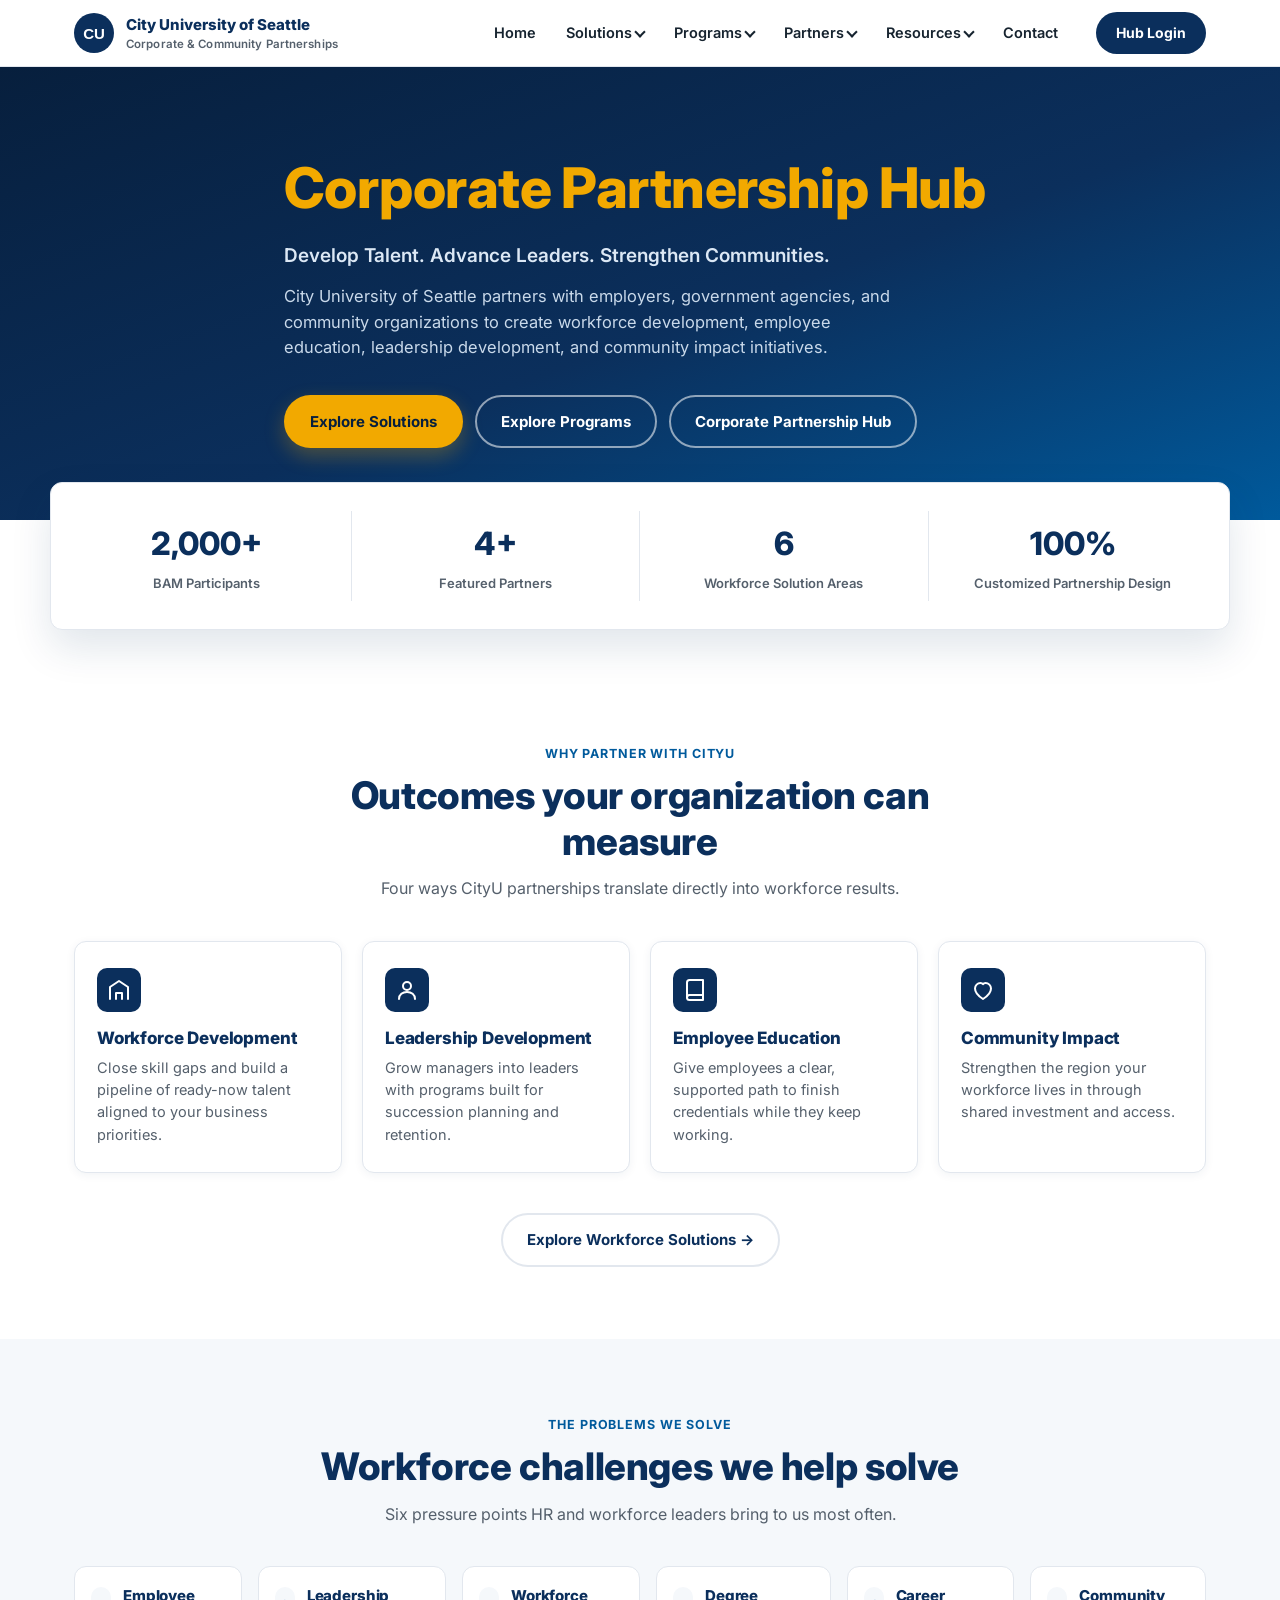
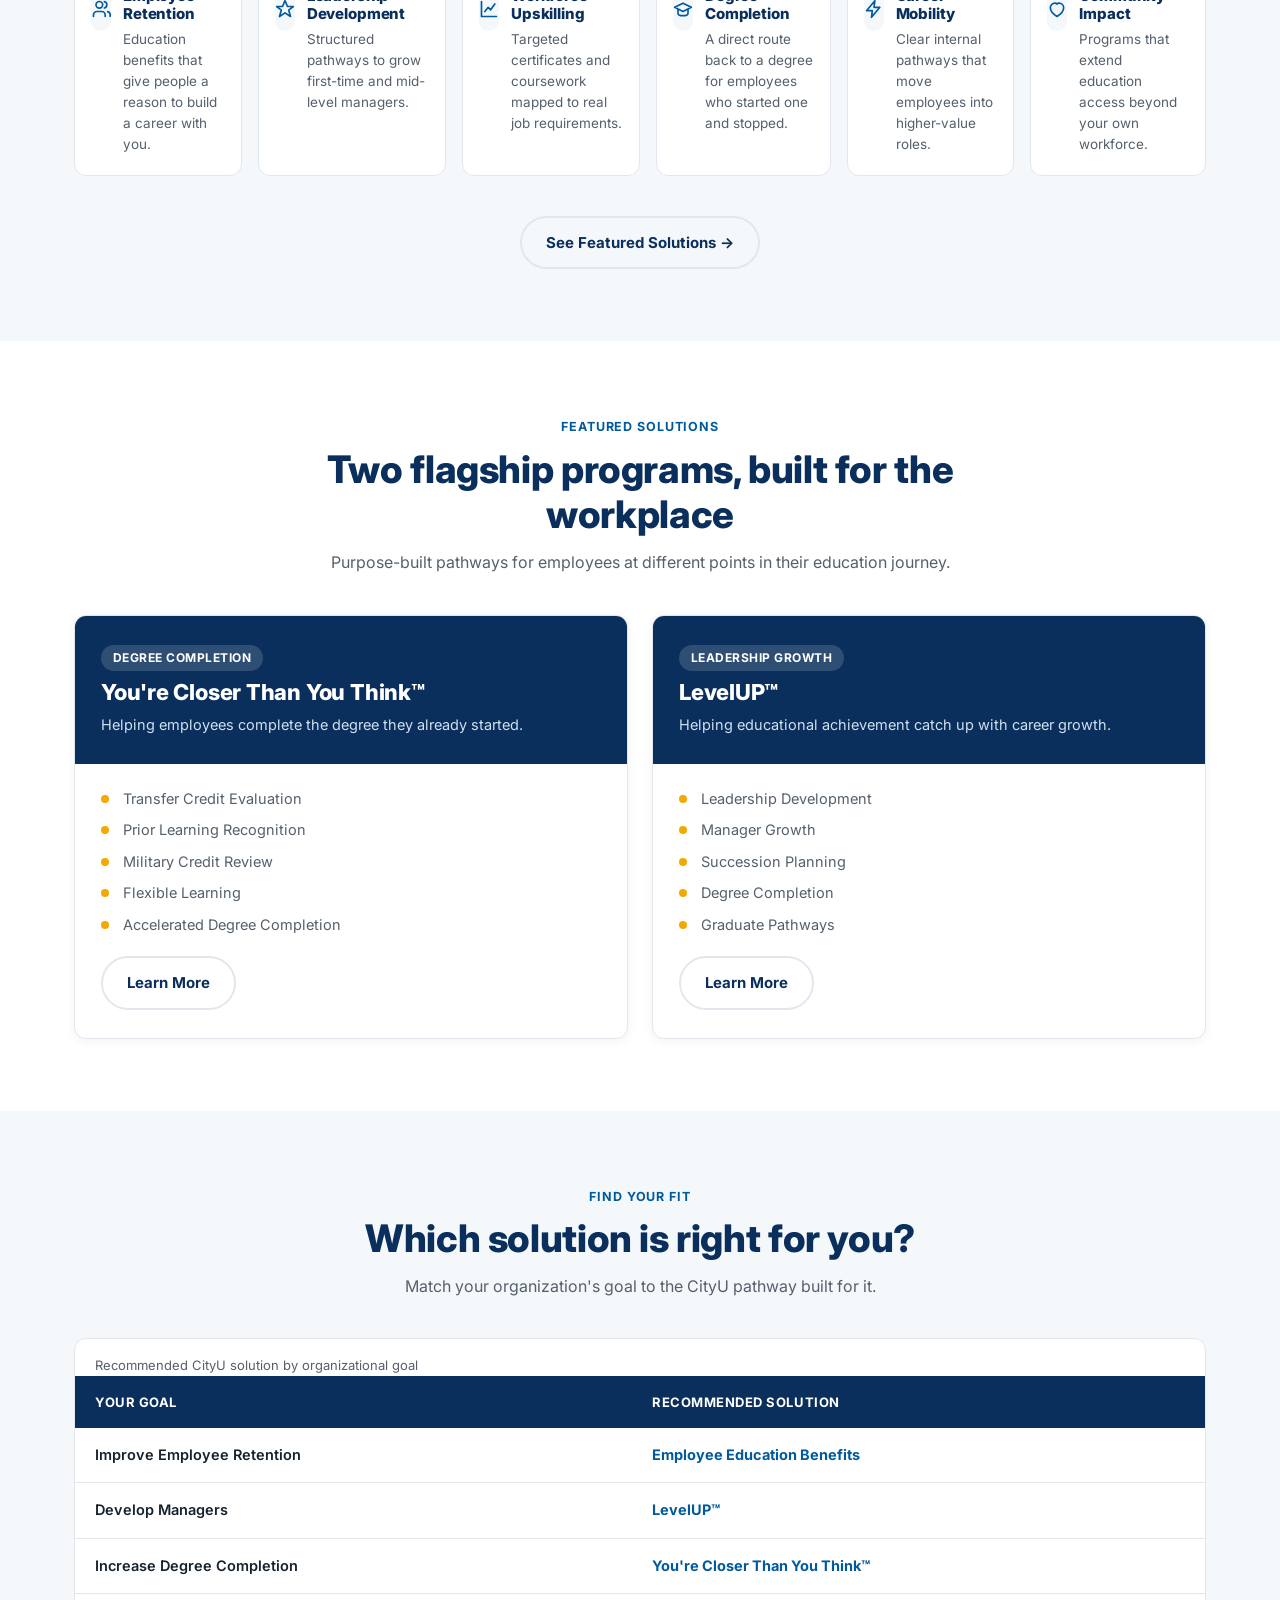
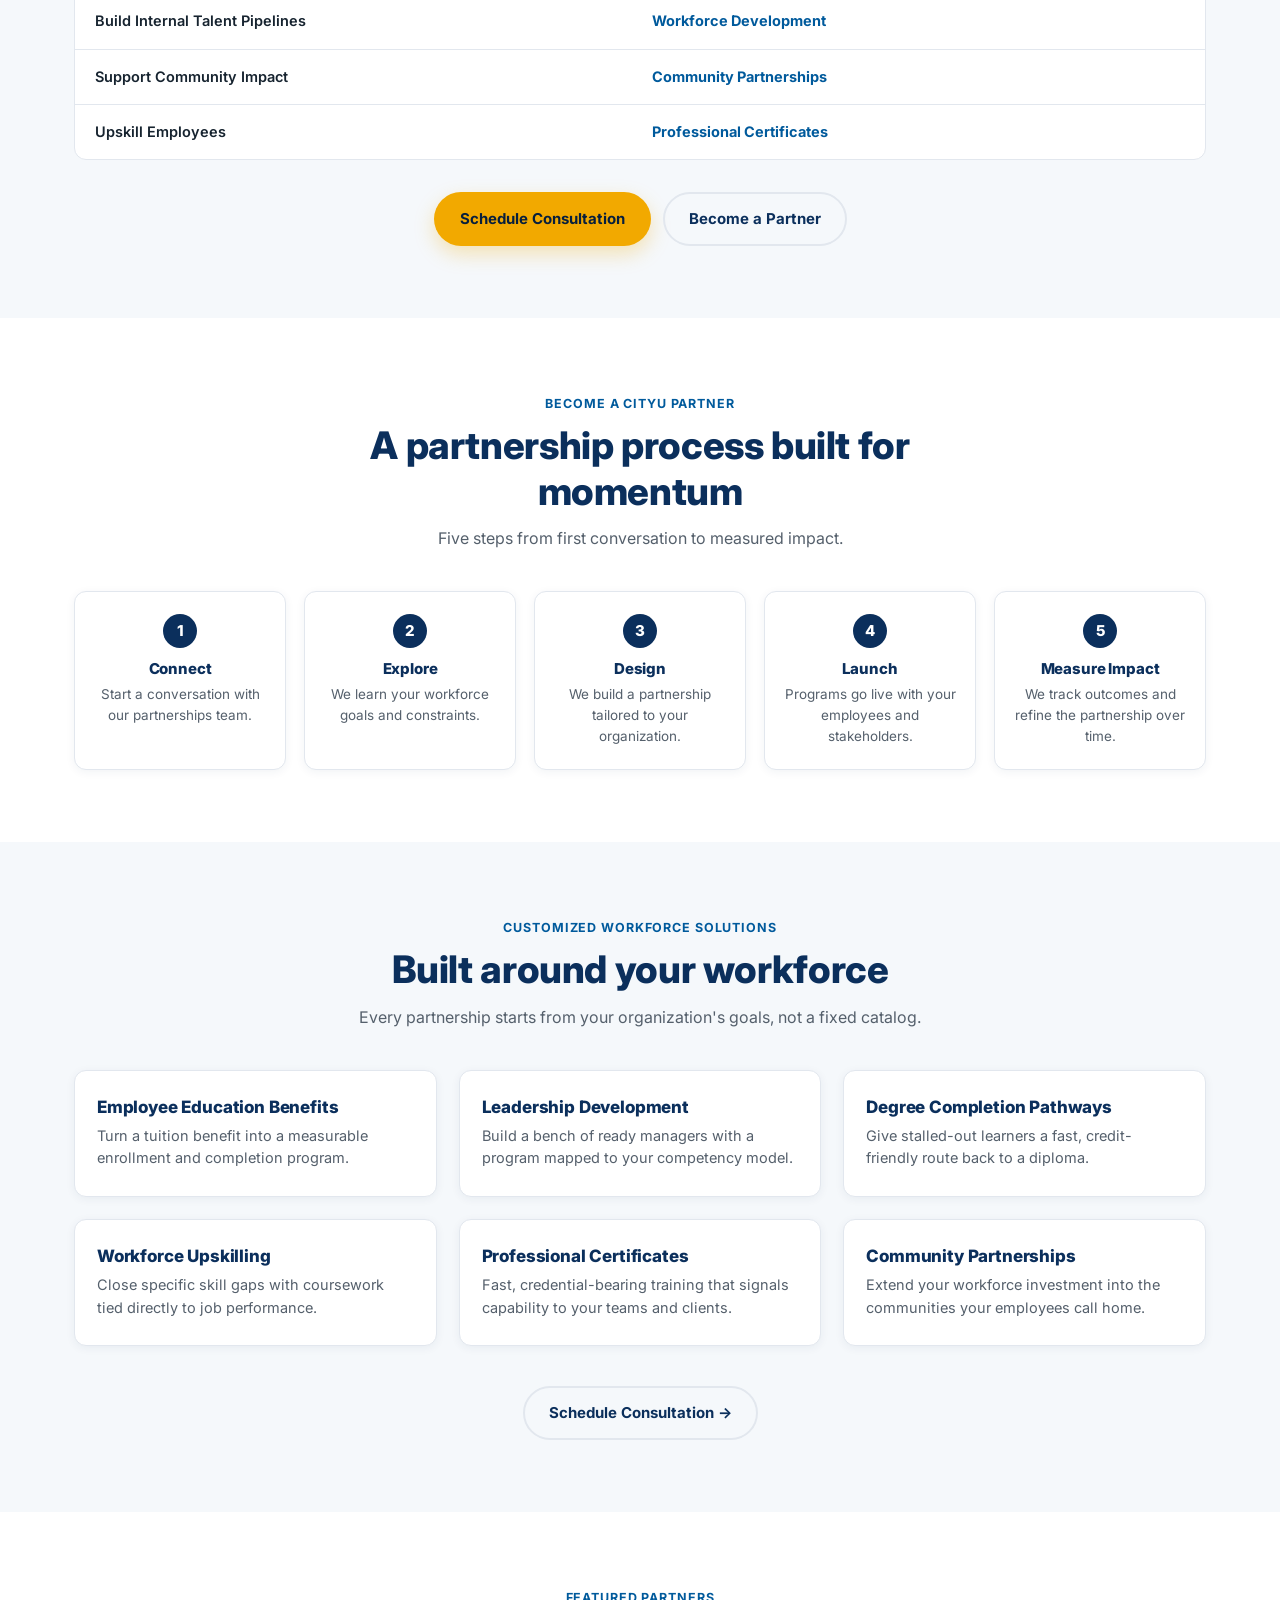
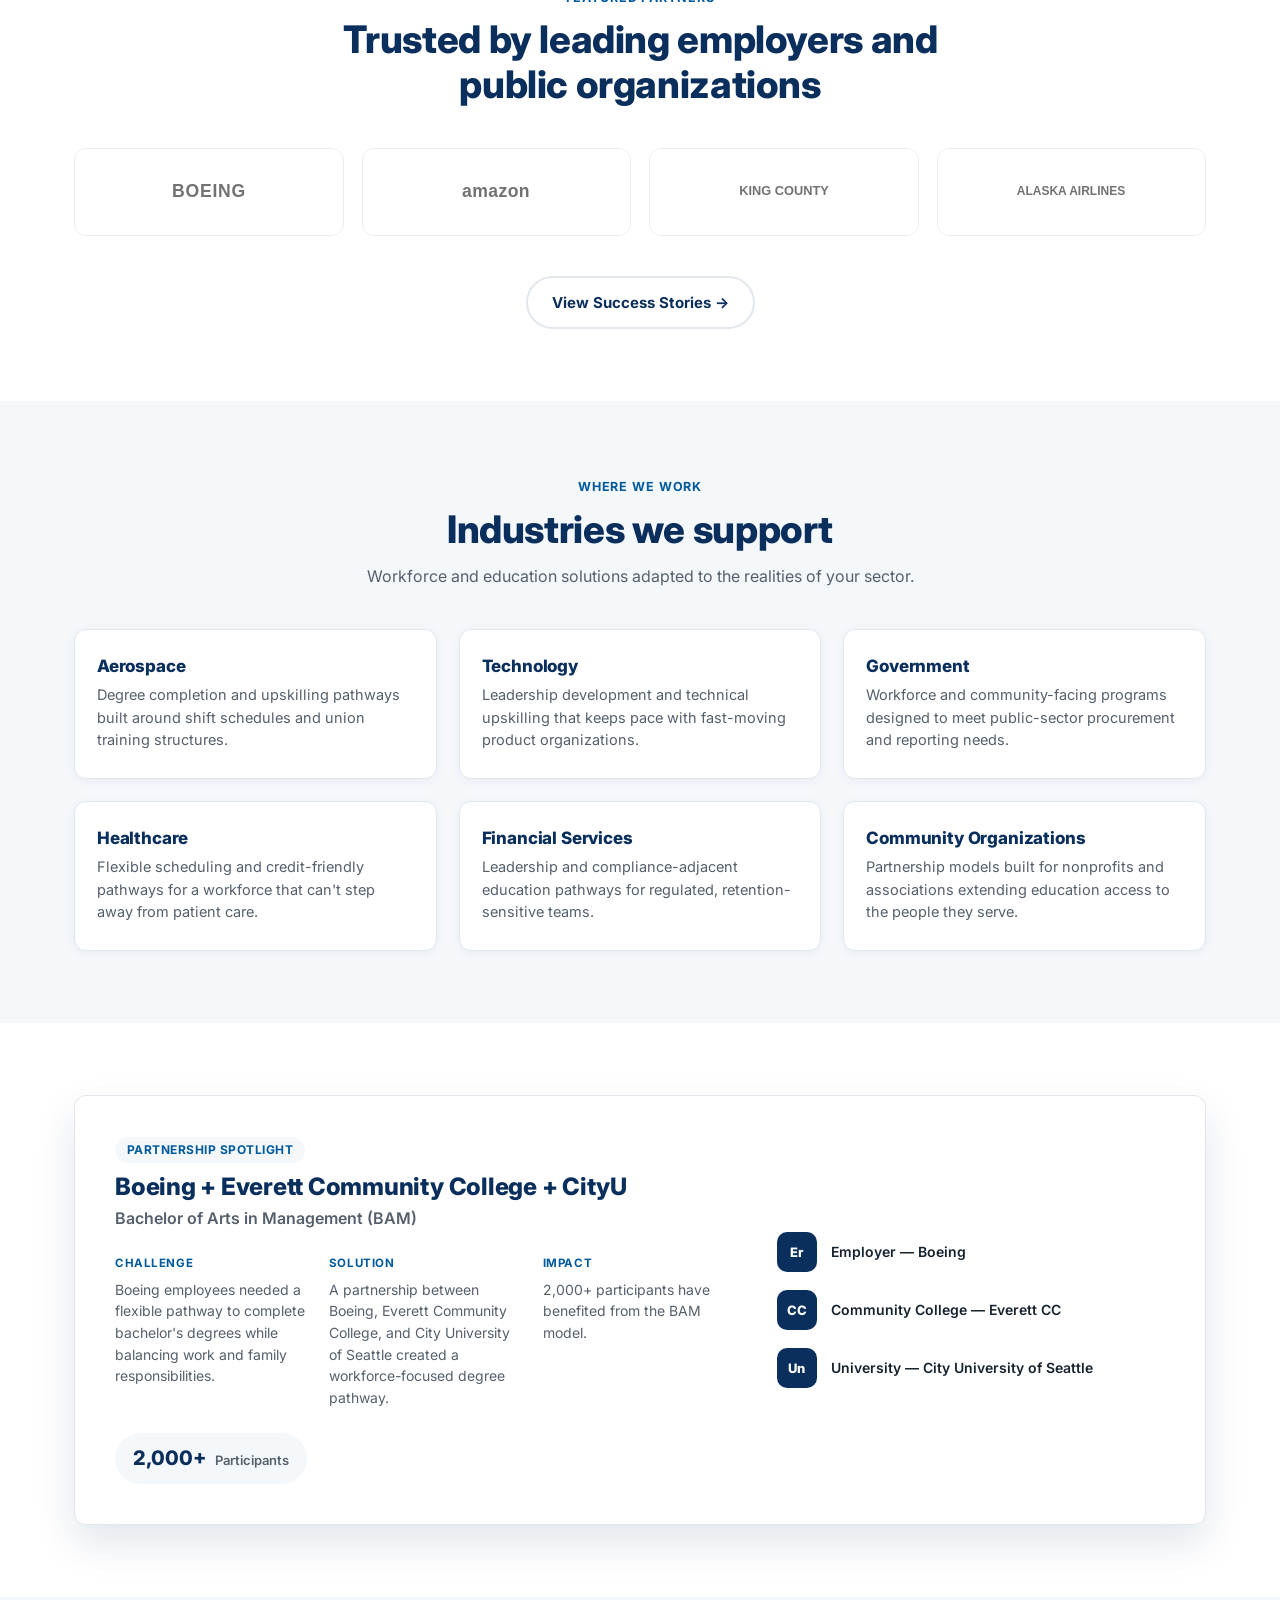
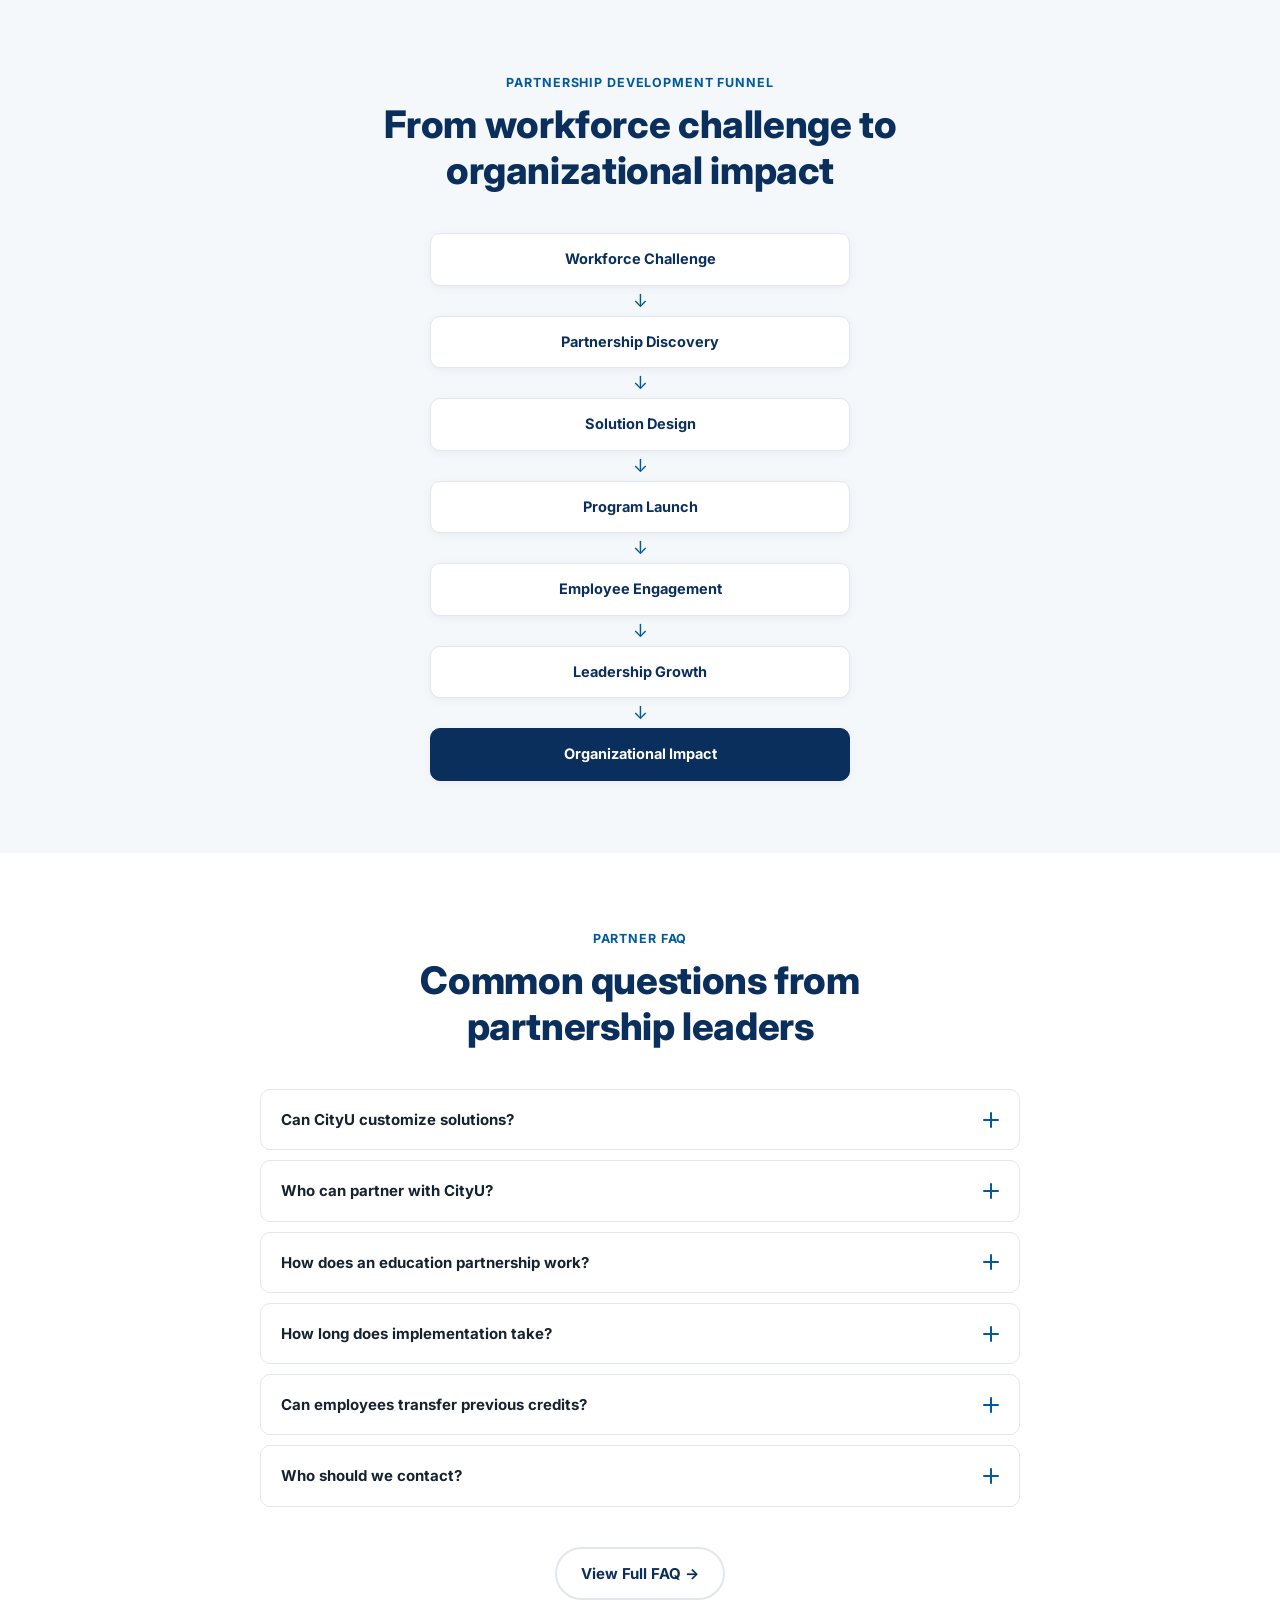
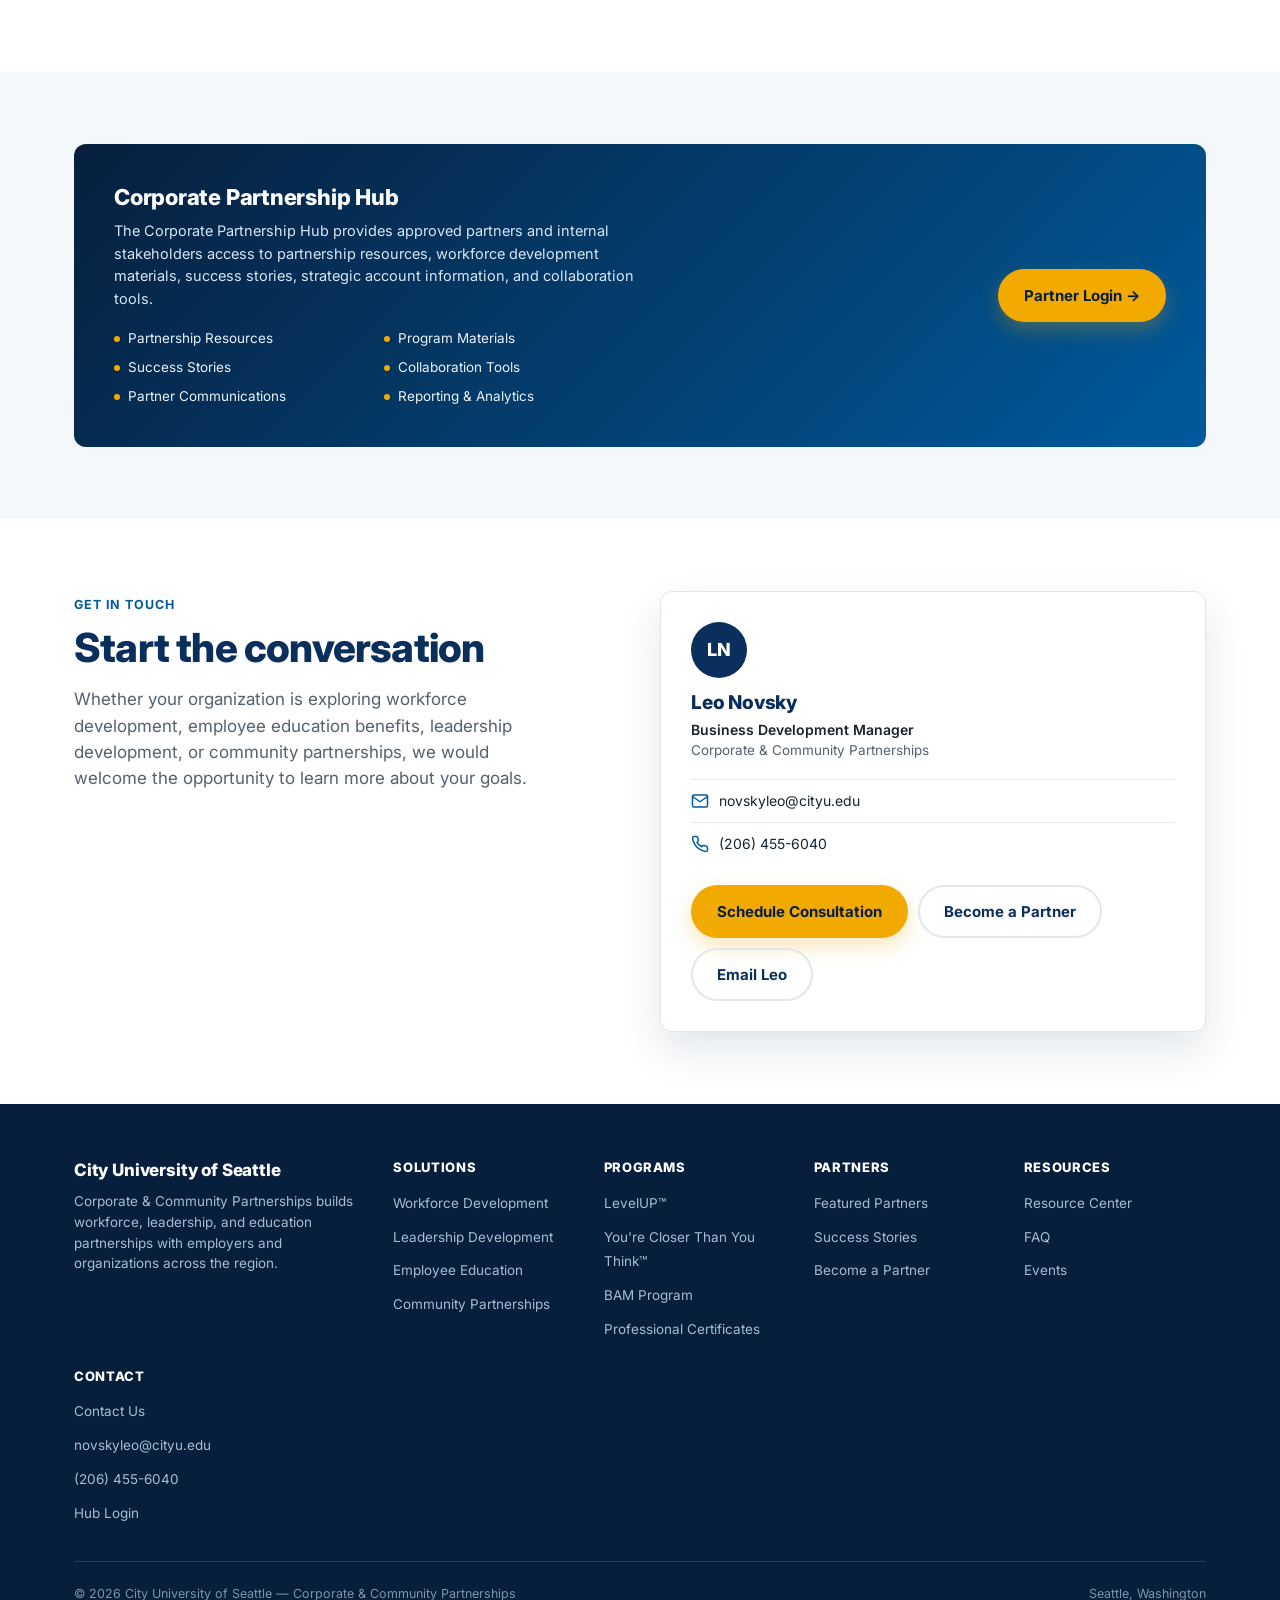
==== commit 2c7db853: "Rework homepage hero: Corporate Partnership Hub as title Promotes "Corporate Partnership Hub" to the" ====
--- a/index.html
+++ b/index.html
@@ -85,13 +85,10 @@
 <!-- ===== HERO ===== -->
 <section class="hero" id="home">
   <div class="container hero-inner">
-    <span class="hero-eyebrow">Corporate &amp; Community Partnerships</span>
     <h1>
-      <span class="line">Develop Talent.</span>
-      <span class="line">Advance Leaders.</span>
-      <span class="line">Strengthen Communities.</span>
+      <span class="line hero-accent">Corporate Partnership Hub</span>
     </h1>
-    <p class="subhead">Corporate &amp; Community Partnerships at City University of Seattle</p>
+    <p class="subhead">Develop Talent. Advance Leaders. Strengthen Communities.</p>
     <p class="body">City University of Seattle partners with employers, government agencies, and community organizations to create workforce development, employee education, leadership development, and community impact initiatives.</p>
     <div class="hero-actions">
       <a href="#why-partner" class="btn btn-primary">Explore Solutions</a>
--- a/assets/styles.css
+++ b/assets/styles.css
@@ -250,6 +250,7 @@
   margin-bottom: 18px;
 }
 .hero h1 .line { display: block; }
+.hero-accent { color: var(--accent); }
 .hero .subhead {
   font-size: 19px;
   font-weight: 600;
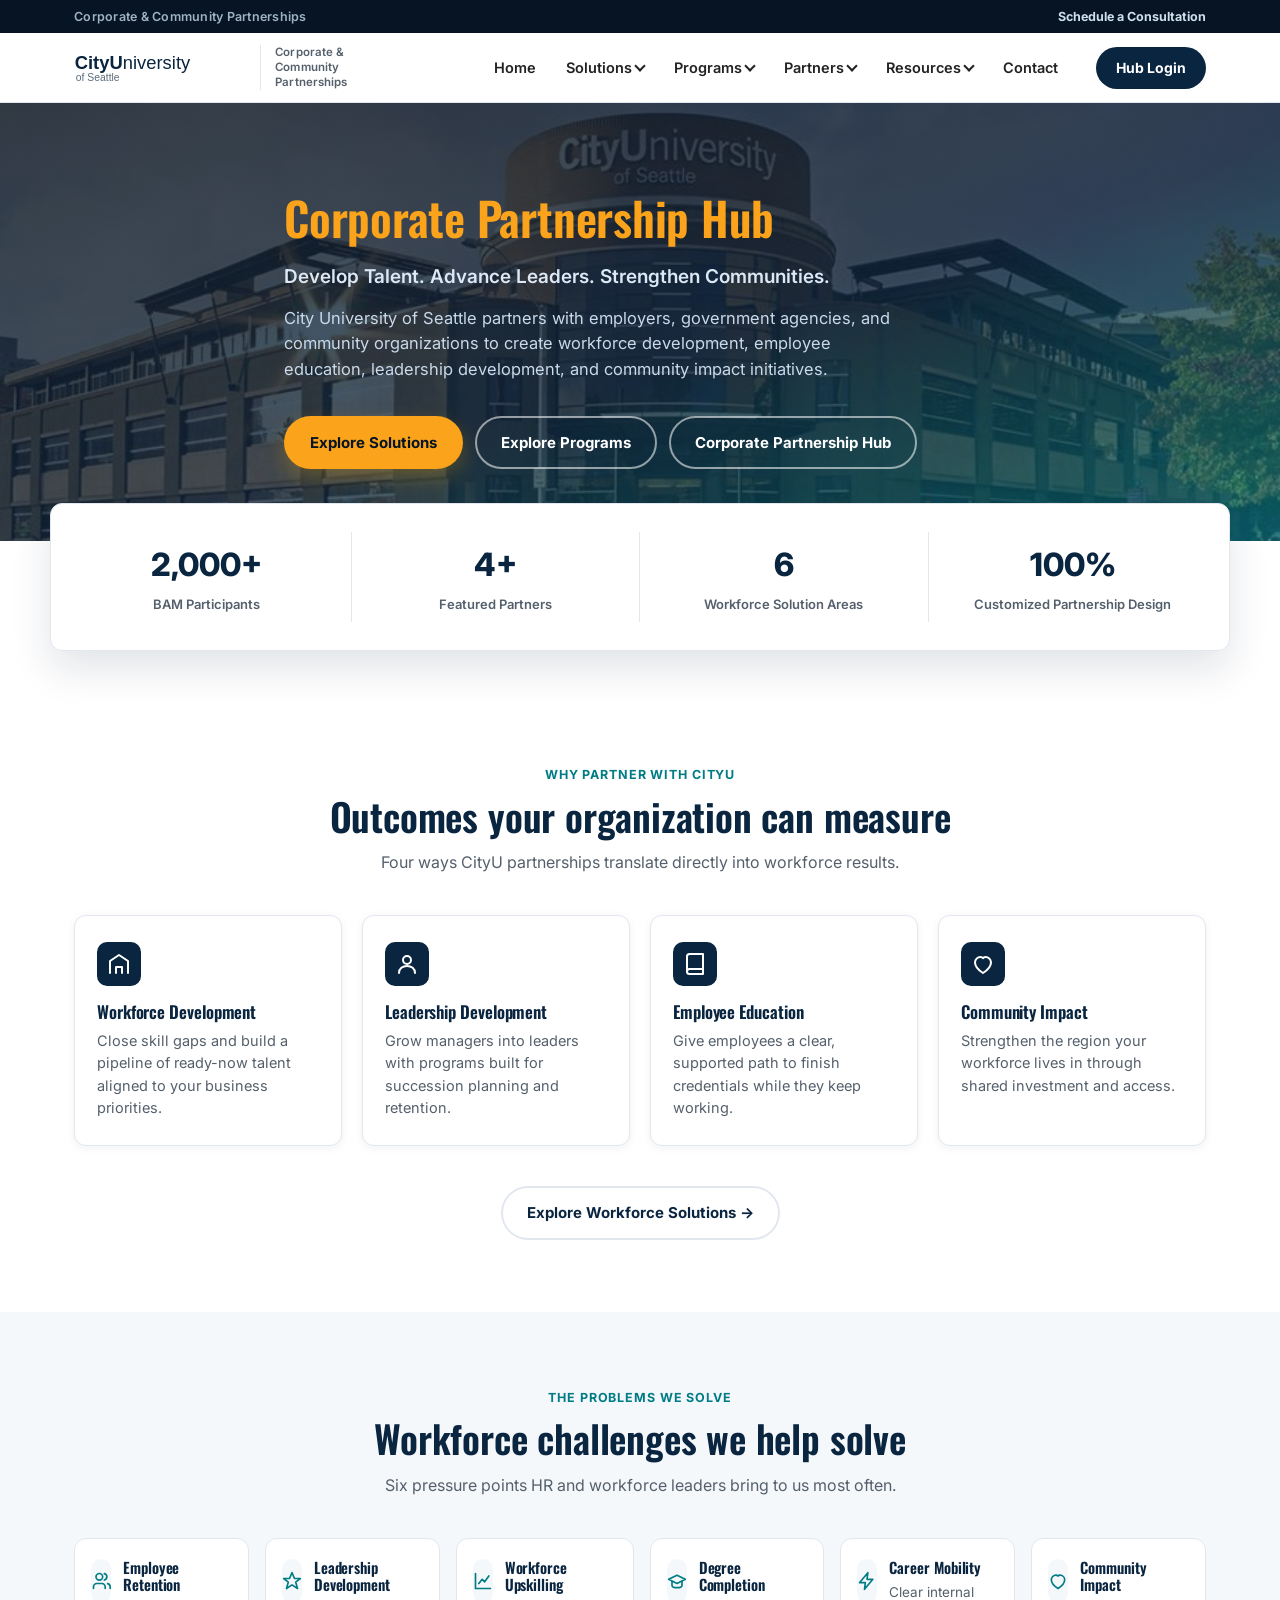
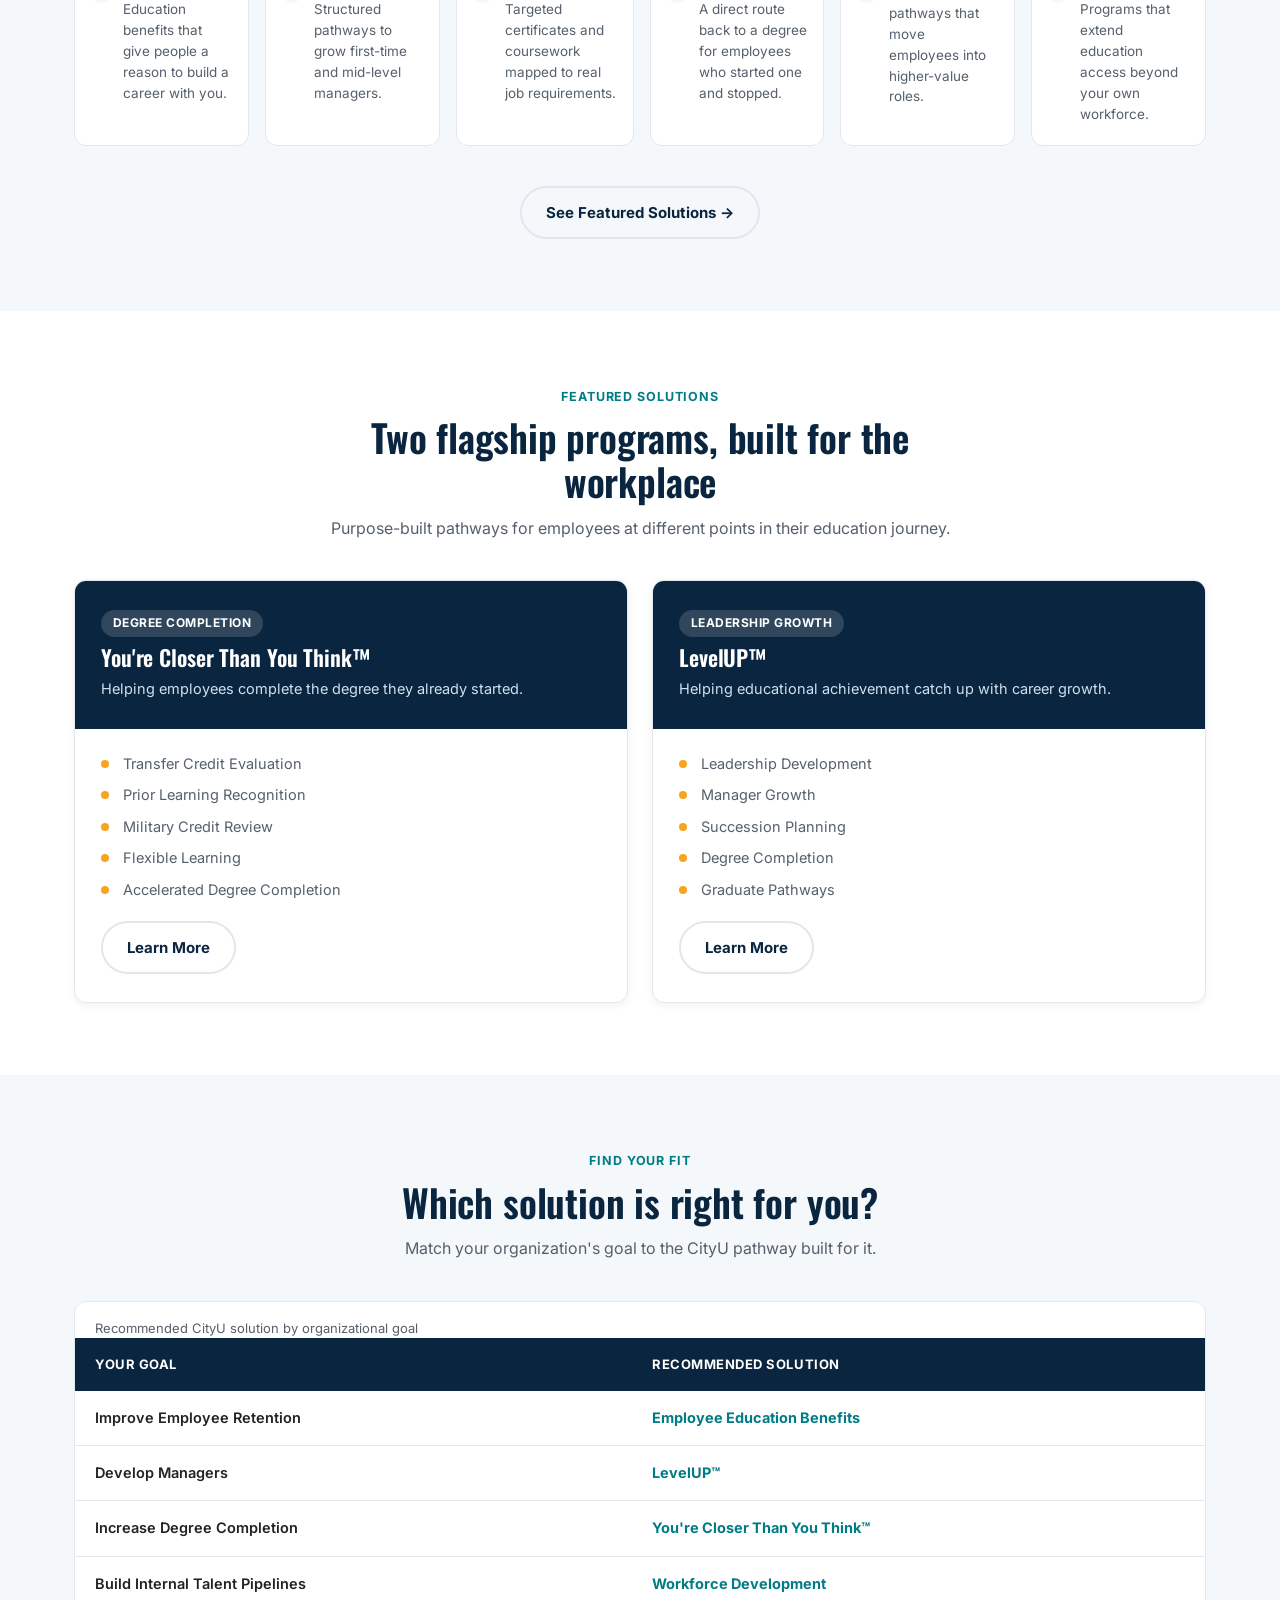
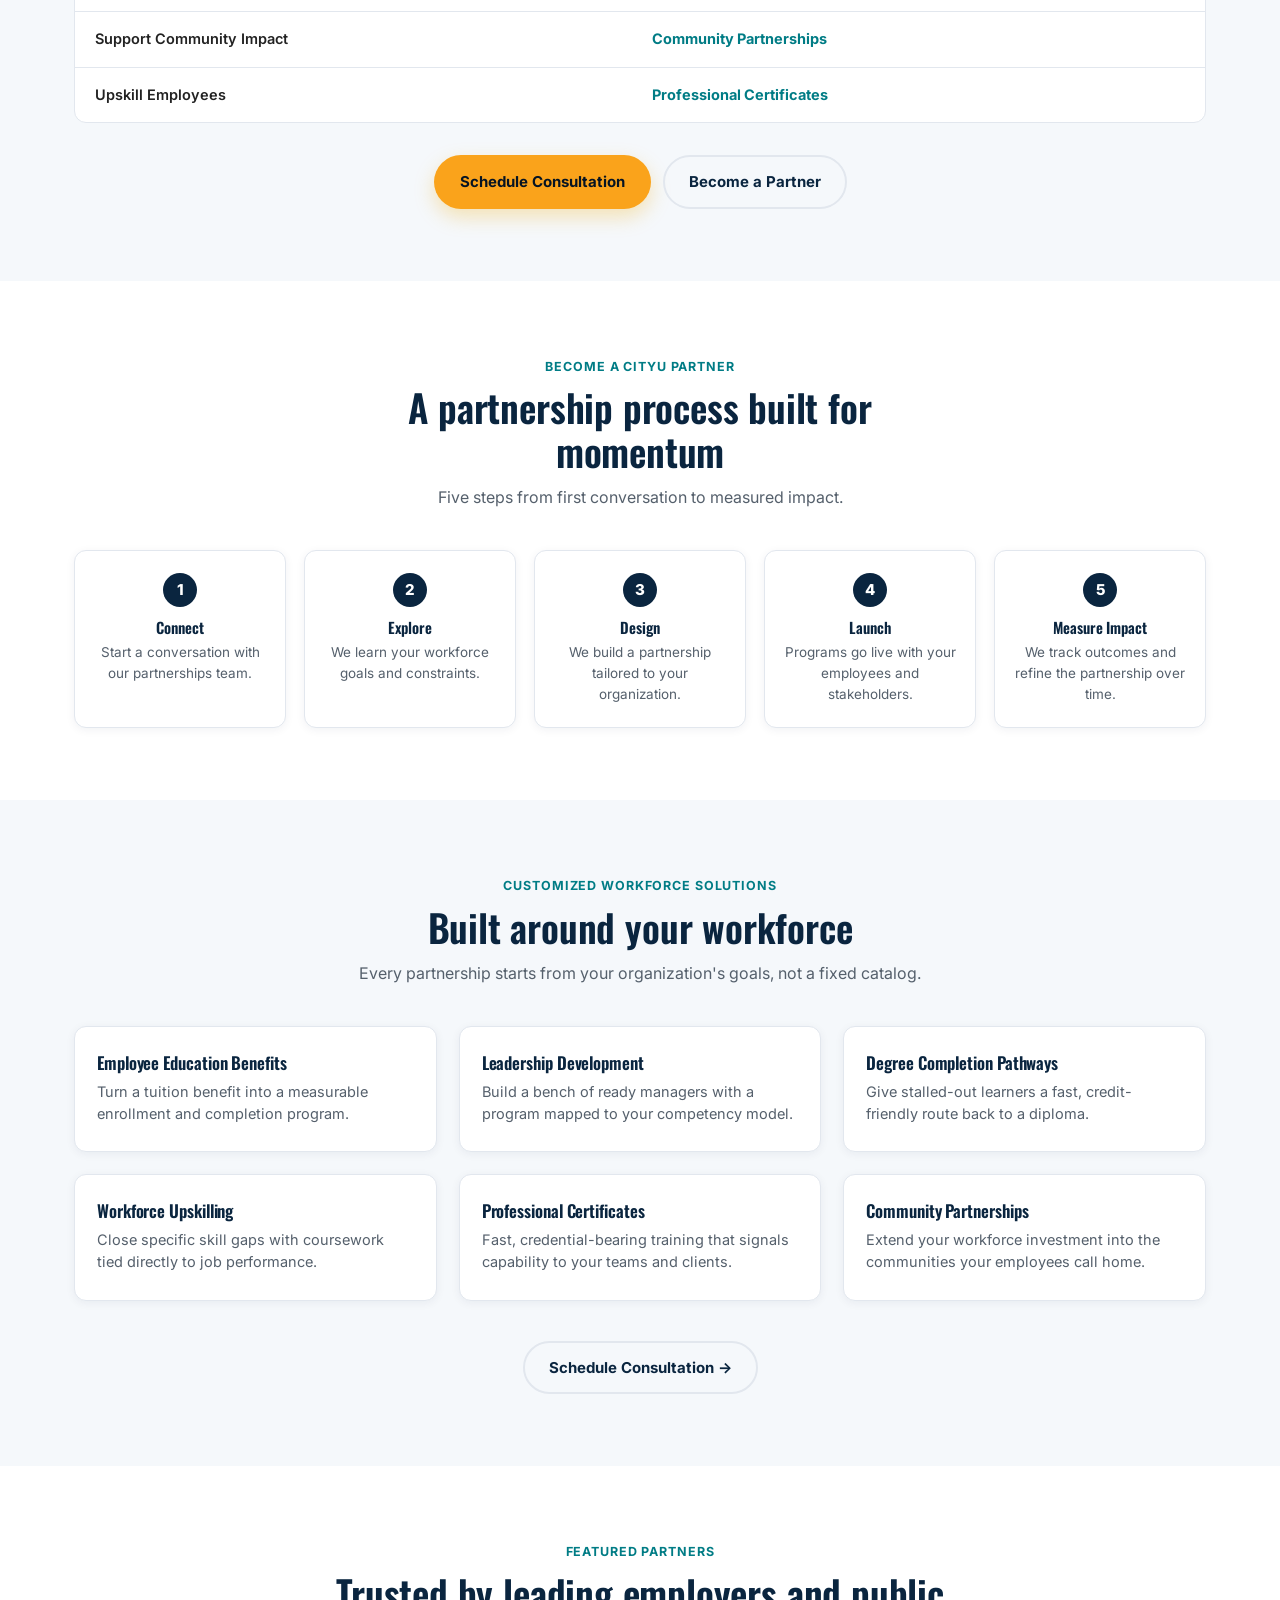
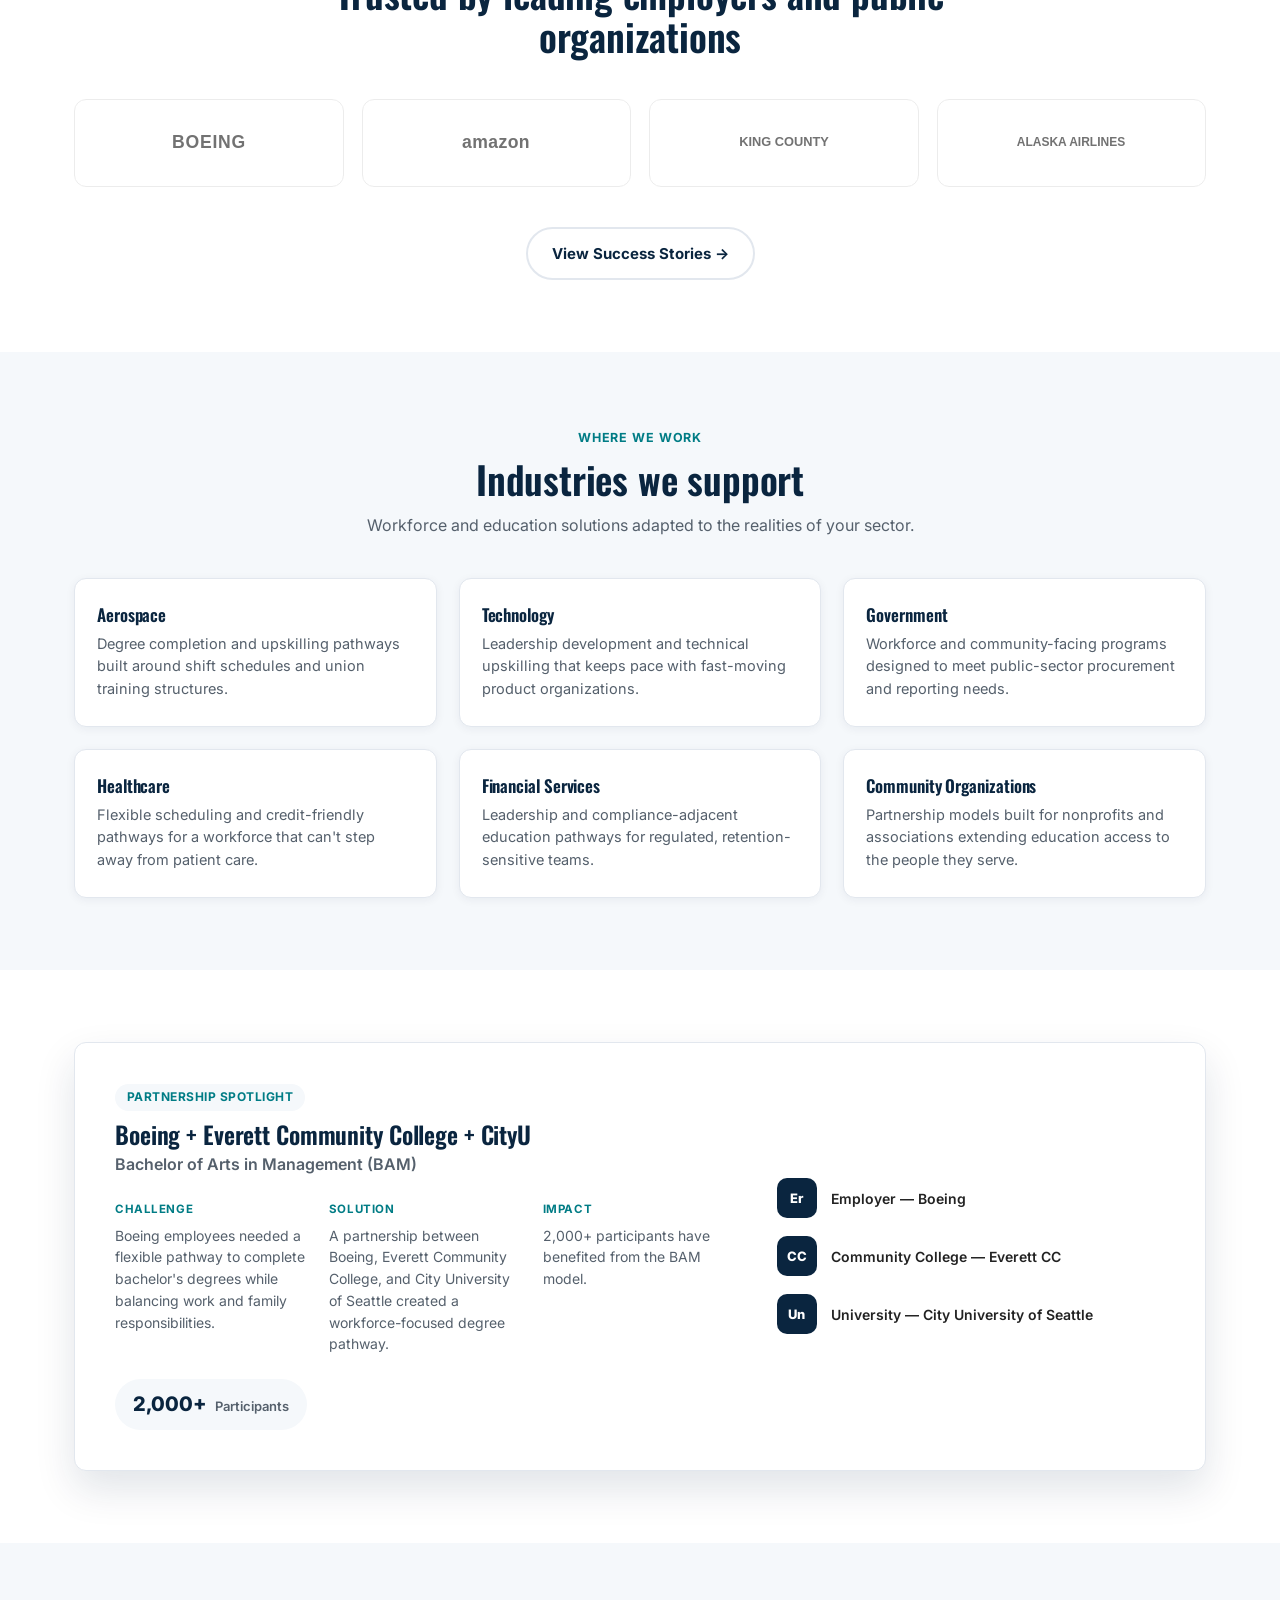
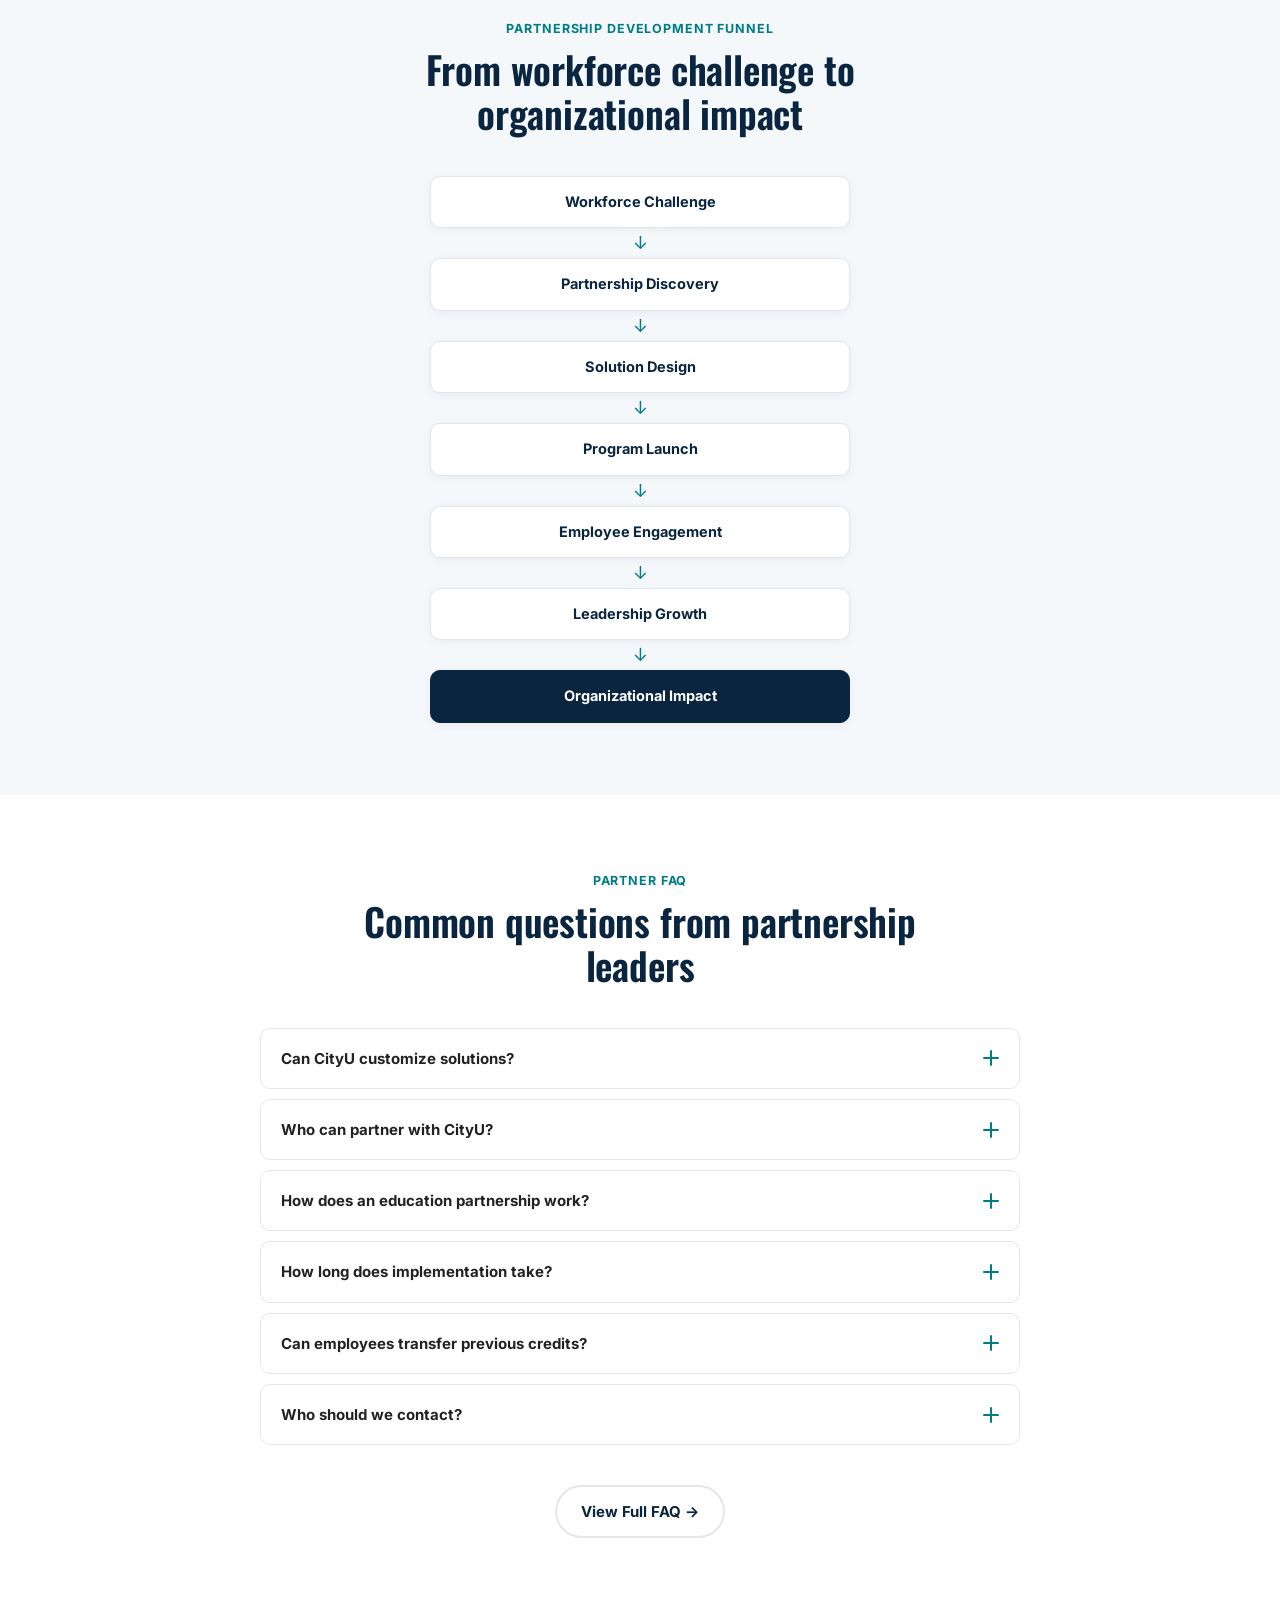
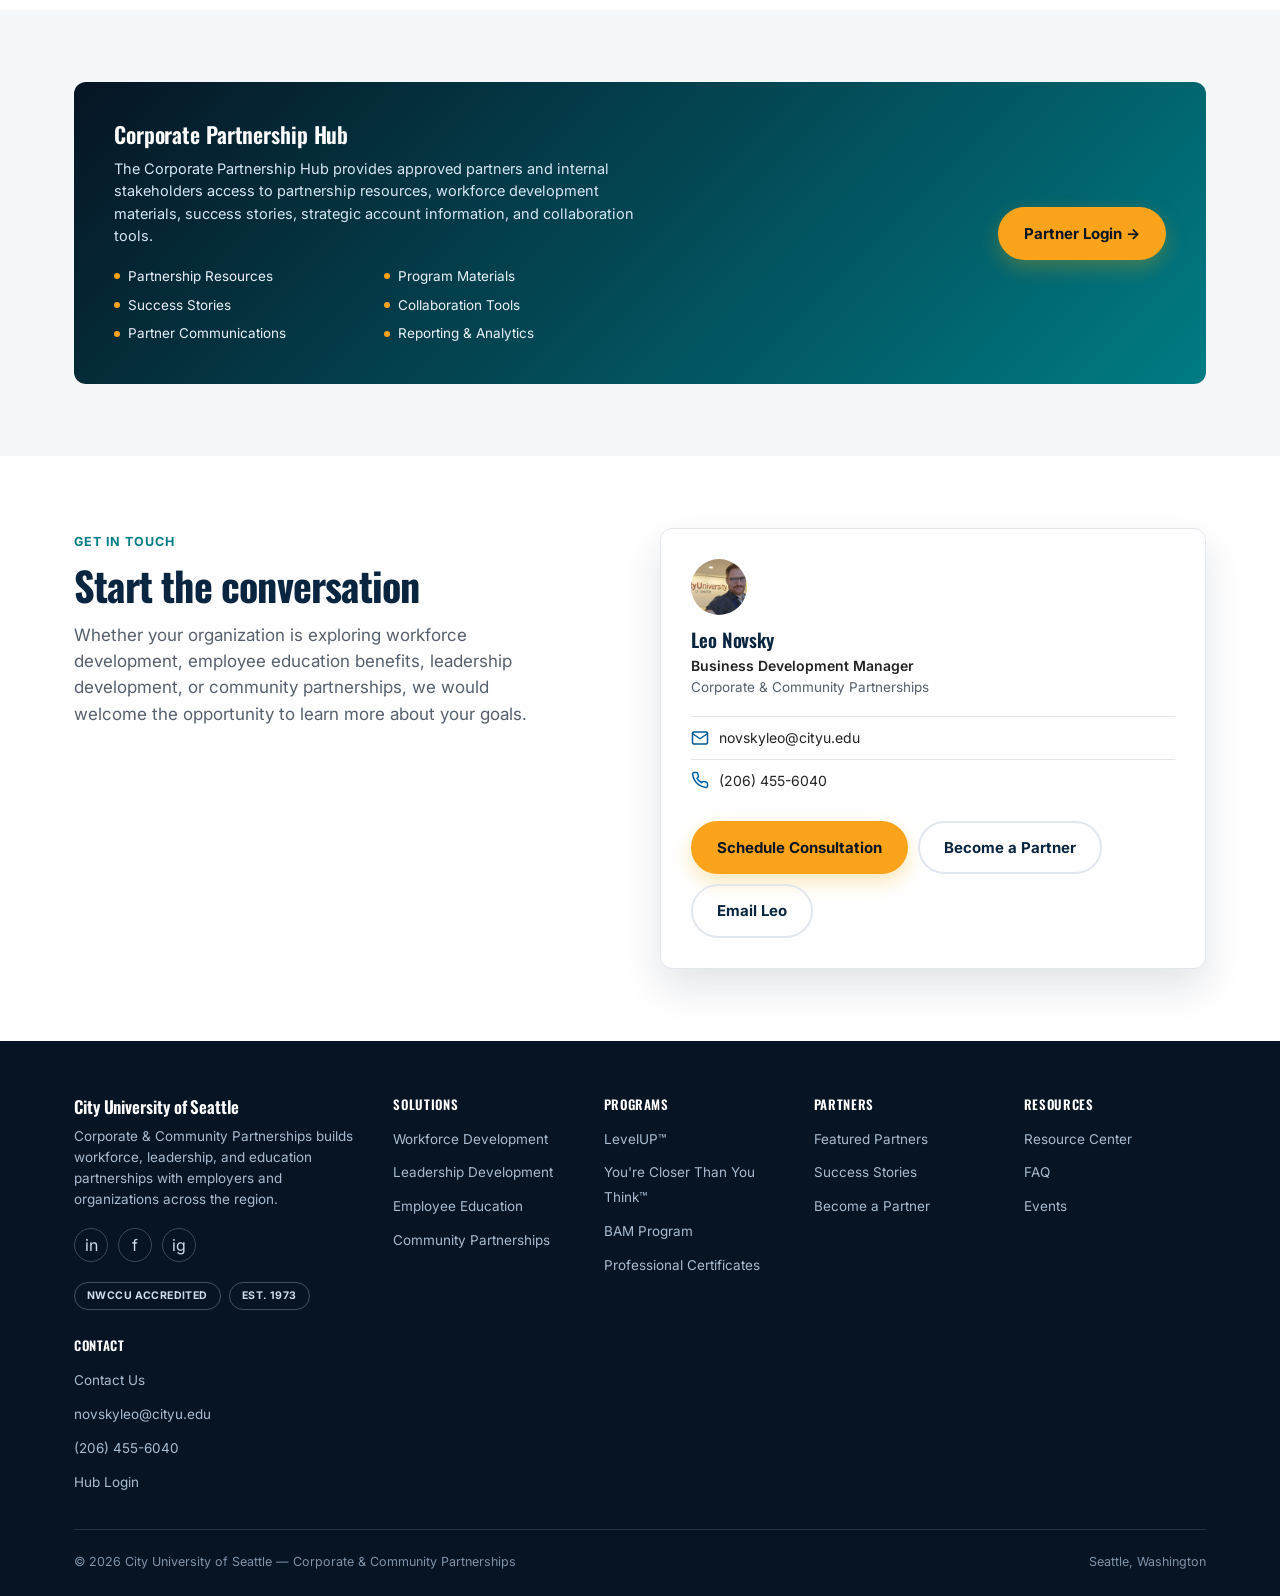
==== commit 3f2c5d75: "Align site with cityu.edu brand system and add real photography Matches the official CityU brand pul" ====
--- a/index.html
+++ b/index.html
@@ -7,18 +7,22 @@
 <meta name="description" content="City University of Seattle partners with employers, government agencies, and community organizations on workforce development, employee education, leadership development, and community impact.">
 <link rel="preconnect" href="https://fonts.googleapis.com">
 <link rel="preconnect" href="https://fonts.gstatic.com" crossorigin>
-<link href="https://fonts.googleapis.com/css2?family=Inter:wght@400;500;600;700;800;900&display=swap" rel="stylesheet">
+<link href="https://fonts.googleapis.com/css2?family=Inter:wght@400;500;600;700;800;900&family=Oswald:wght@400;500;600;700&display=swap" rel="stylesheet">
 <link rel="stylesheet" href="assets/styles.css">
 </head>
 <body>
 
 <header>
+  <div class="utility-bar">
+    <div class="container utility-bar-inner">
+      <span class="utility-label">Corporate & Community Partnerships</span>
+      <a href="contact.html" class="utility-link">Schedule a Consultation</a>
+    </div>
+  </div>
   <div class="nav-wrap">
     <a href="index.html" class="brand">
-      <img src="assets/cityu-logo.svg" alt="City University of Seattle logo">
-      <span>City University of Seattle
-        <span class="brand-sub">Corporate &amp; Community Partnerships</span>
-      </span>
+      <img src="assets/cityu-logo.svg" alt="City University of Seattle">
+      <span class="brand-sub">Corporate &amp; Community Partnerships</span>
     </a>
 
     <nav class="primary-nav" id="primaryNav" aria-label="Primary">
@@ -607,7 +611,7 @@
         <p style="color:var(--ink-soft);font-size:17px;max-width:480px;">Whether your organization is exploring workforce development, employee education benefits, leadership development, or community partnerships, we would welcome the opportunity to learn more about your goals.</p>
       </div>
       <div class="contact-card">
-        <div class="contact-avatar">LN</div>
+        <img class="contact-avatar" src="assets/photos/leo-novsky.jpg" alt="Leo Novsky">
         <h3>Leo Novsky</h3>
         <div class="role">Business Development Manager</div>
         <div class="dept">Corporate &amp; Community Partnerships</div>
@@ -638,6 +642,15 @@
       <div class="footer-brand">
         <h4>City University of Seattle</h4>
         <p>Corporate &amp; Community Partnerships builds workforce, leadership, and education partnerships with employers and organizations across the region.</p>
+        <div class="footer-social">
+          <a href="#" aria-label="LinkedIn">in</a>
+          <a href="#" aria-label="Facebook">f</a>
+          <a href="#" aria-label="Instagram">ig</a>
+        </div>
+        <div class="accreditation-badges">
+          <span class="accreditation-badge">NWCCU Accredited</span>
+          <span class="accreditation-badge">Est. 1973</span>
+        </div>
       </div>
       <div class="footer-col">
         <h5>Solutions</h5>
--- a/assets/styles.css
+++ b/assets/styles.css
@@ -3,11 +3,12 @@
    ========================================================================== */
 
 :root {
-  --primary: #0b2f5c;
-  --primary-dark: #071f3d;
-  --secondary: #005a9c;
-  --accent: #f2a900;
-  --ink: #16232f;
+  /* CityU official brand palette (matched from cityu.edu) */
+  --primary: #0a253f;
+  --primary-dark: #061423;
+  --secondary: #007c85;
+  --accent: #faa31b;
+  --ink: #222222;
   --ink-soft: #55606c;
   --line: #e2e7ee;
   --bg-alt: #f5f8fb;
@@ -16,9 +17,10 @@
   --warn-bg: #fdf3dd;
   --warn-ink: #6b4700;
   --radius: 12px;
-  --shadow: 0 2px 10px rgba(11, 47, 92, 0.06);
-  --shadow-lg: 0 18px 40px rgba(11, 47, 92, 0.12);
+  --shadow: 0 2px 10px rgba(10, 37, 63, 0.06);
+  --shadow-lg: 0 18px 40px rgba(10, 37, 63, 0.12);
   --container: 1180px;
+  --font-heading: 'Oswald', 'Inter', -apple-system, BlinkMacSystemFont, 'Segoe UI', Arial, sans-serif;
 }
 
 * { box-sizing: border-box; }
@@ -38,7 +40,13 @@
 
 a { color: inherit; text-decoration: none; }
 
-h1, h2, h3, h4, h5 { margin: 0; line-height: 1.2; font-weight: 800; letter-spacing: -0.01em; }
+h1, h2, h3, h4, h5 {
+  margin: 0;
+  line-height: 1.15;
+  font-weight: 600;
+  letter-spacing: -0.005em;
+  font-family: var(--font-heading);
+}
 
 p { margin: 0; }
 
@@ -121,6 +129,22 @@
   backdrop-filter: saturate(180%) blur(10px);
   border-bottom: 1px solid var(--line);
 }
+/* backdrop-filter establishes a containing block for fixed descendants —
+   disable it while the full-screen mobile nav overlay is open so the
+   overlay sizes itself to the viewport, not the header's own box. */
+header.nav-open { backdrop-filter: none; }
+.utility-bar { background: var(--primary-dark); }
+.utility-bar-inner {
+  display: flex;
+  align-items: center;
+  justify-content: space-between;
+  gap: 16px;
+  padding: 7px 24px;
+  font-size: 12.5px;
+}
+.utility-label { color: #9fb3c4; font-weight: 600; letter-spacing: 0.02em; }
+.utility-link { color: #cfe0ea; font-weight: 700; }
+.utility-link:hover { color: #fff; }
 .nav-wrap {
   max-width: var(--container);
   margin: 0 auto;
@@ -138,13 +162,17 @@
   color: var(--primary);
   margin-right: auto;
 }
-.brand img { width: 40px; height: 40px; border-radius: 8px; }
+.brand img { height: 38px; width: auto; }
 .brand-sub {
   display: block;
   font-weight: 600;
   font-size: 11.5px;
   color: var(--ink-soft);
   letter-spacing: 0.01em;
+  padding-left: 14px;
+  border-left: 1px solid var(--line);
+  line-height: 1.3;
+  max-width: 130px;
 }
 
 .primary-nav { display: flex; align-items: center; gap: 4px; }
@@ -180,14 +208,15 @@
 
 .dropdown {
   position: absolute;
-  top: calc(100% + 6px);
+  top: calc(100% + 10px);
   left: 0;
-  min-width: 240px;
-  background: #fff;
-  border: 1px solid var(--line);
+  min-width: 260px;
+  background: #fff;
+  border: 1px solid var(--line);
+  border-top: 3px solid var(--secondary);
   border-radius: var(--radius);
   box-shadow: var(--shadow-lg);
-  padding: 8px;
+  padding: 10px;
   display: none;
   flex-direction: column;
   gap: 2px;
@@ -195,13 +224,14 @@
 .has-dropdown:hover .dropdown,
 .has-dropdown.open .dropdown { display: flex; }
 .dropdown a {
-  padding: 10px 12px;
+  padding: 11px 14px;
   border-radius: 8px;
   font-size: 14px;
   font-weight: 600;
   color: var(--ink);
-}
-.dropdown a:hover { background: var(--bg-alt); color: var(--primary); }
+  border-left: 3px solid transparent;
+}
+.dropdown a:hover { background: var(--bg-alt); color: var(--secondary); border-left-color: var(--secondary); }
 
 .nav-right { display: flex; align-items: center; }
 .mobile-hub { display: none; }
@@ -231,11 +261,16 @@
 
 /* ===== Hero ===== */
 .hero {
-  background: linear-gradient(160deg, var(--primary-dark), var(--primary) 55%, var(--secondary));
+  position: relative;
+  overflow: hidden;
+  background-image: linear-gradient(160deg, rgba(6, 20, 35, 0.82), rgba(10, 37, 63, 0.74) 55%, rgba(0, 124, 133, 0.68)), url('photos/campus-hero.jpg');
+  background-size: cover;
+  background-position: center;
+  background-repeat: no-repeat;
   color: #fff;
   padding: 88px 0 72px;
 }
-.hero-inner { max-width: 760px; }
+.hero-inner { position: relative; max-width: 760px; }
 .hero-eyebrow {
   display: inline-block;
   font-size: 13px;
@@ -246,10 +281,10 @@
   margin-bottom: 18px;
 }
 .hero h1 {
-  font-size: clamp(34px, 5.2vw, 56px);
+  font-size: clamp(26px, 4vw, 46px);
   margin-bottom: 18px;
 }
-.hero h1 .line { display: block; }
+.hero h1 .line { display: block; white-space: nowrap; }
 .hero-accent { color: var(--accent); }
 .hero .subhead {
   font-size: 19px;
@@ -610,13 +645,8 @@
   width: 56px;
   height: 56px;
   border-radius: 50%;
+  object-fit: cover;
   background: var(--primary);
-  color: #fff;
-  font-weight: 800;
-  font-size: 18px;
-  display: flex;
-  align-items: center;
-  justify-content: center;
   margin-bottom: 14px;
 }
 .contact-card h3 { font-size: 19px; color: var(--primary); }
@@ -649,14 +679,20 @@
 
 /* ===== Page hero (interior pages) ===== */
 .page-hero {
-  background: linear-gradient(160deg, var(--primary-dark), var(--primary) 60%, var(--secondary));
+  position: relative;
+  overflow: hidden;
+  background-image: linear-gradient(160deg, rgba(6, 20, 35, 0.85), rgba(10, 37, 63, 0.8) 60%, rgba(0, 124, 133, 0.74)), url('photos/atrium-hero.jpg');
+  background-size: cover;
+  background-position: center;
+  background-repeat: no-repeat;
   color: #fff;
   padding: 56px 0 64px;
 }
-.breadcrumb { font-size: 13px; color: #bcd2e6; margin-bottom: 18px; }
-.breadcrumb a { color: #bcd2e6; font-weight: 600; }
+.page-hero .container { position: relative; }
+.breadcrumb { font-size: 12.5px; font-weight: 500; color: #93a9bc; margin-bottom: 18px; letter-spacing: 0.01em; }
+.breadcrumb a { color: #93a9bc; font-weight: 500; }
 .breadcrumb a:hover { color: #fff; }
-.breadcrumb .sep { margin: 0 8px; opacity: 0.6; }
+.breadcrumb .sep { margin: 0 8px; opacity: 0.5; }
 .page-hero .tag { margin: 14px 0 12px; }
 .page-hero h1 { font-size: clamp(28px, 4vw, 42px); max-width: 760px; }
 .page-hero .lede { font-size: 16.5px; color: #d3e3f1; max-width: 620px; margin-top: 14px; }
@@ -738,6 +774,29 @@
 }
 .footer-brand h4 { color: #fff; font-size: 17px; margin-bottom: 10px; }
 .footer-brand p { font-size: 13.5px; color: #a9bcd0; }
+.footer-social { display: flex; gap: 10px; margin-top: 18px; }
+.footer-social a {
+  width: 34px;
+  height: 34px;
+  border-radius: 50%;
+  border: 1px solid rgba(255, 255, 255, 0.22);
+  display: flex;
+  align-items: center;
+  justify-content: center;
+  color: #cfdcea;
+}
+.footer-social a:hover { background: var(--secondary); border-color: var(--secondary); color: #fff; }
+.accreditation-badges { display: flex; flex-wrap: wrap; gap: 8px; margin-top: 20px; }
+.accreditation-badge {
+  font-size: 10.5px;
+  font-weight: 700;
+  letter-spacing: 0.04em;
+  text-transform: uppercase;
+  color: #cfdcea;
+  border: 1px solid rgba(255, 255, 255, 0.25);
+  border-radius: 999px;
+  padding: 5px 12px;
+}
 .footer-col h5 { color: #fff; font-size: 13px; text-transform: uppercase; letter-spacing: 0.05em; margin-bottom: 14px; }
 .footer-col ul { display: flex; flex-direction: column; gap: 9px; }
 .footer-col a { font-size: 13.5px; color: #a9bcd0; }
@@ -757,31 +816,46 @@
    ========================================================================== */
 @media (max-width: 980px) {
   .primary-nav, .nav-right { display: none; }
-  .hamburger { display: flex; }
+  .hamburger { display: flex; position: relative; z-index: 160; }
 
   header.nav-open .primary-nav {
     display: flex;
     flex-direction: column;
     align-items: stretch;
-    position: absolute;
-    top: 100%;
+    position: fixed;
+    top: 0;
+    right: 0;
+    bottom: 0;
     left: 0;
-    right: 0;
+    width: 100%;
+    height: 100%;
+    z-index: 150;
     background: #fff;
-    border-bottom: 1px solid var(--line);
-    padding: 12px;
-    box-shadow: var(--shadow-lg);
+    padding: 90px 22px 40px;
+    overflow-y: auto;
+    box-shadow: none;
   }
-  header.nav-open .primary-nav > ul { flex-direction: column; align-items: stretch; gap: 2px; }
+  header.nav-open .primary-nav > ul { flex-direction: column; align-items: stretch; gap: 0; }
+  header.nav-open .primary-nav > ul > li { border-bottom: 1px solid var(--line); }
+  header.nav-open .primary-nav > ul > li > a,
+  header.nav-open .nav-top-btn {
+    width: 100%;
+    padding: 17px 4px;
+    font-size: 17px;
+    border-radius: 0;
+    justify-content: space-between;
+  }
   header.nav-open .dropdown {
     position: static;
     display: none;
     box-shadow: none;
     border: none;
-    padding: 0 0 0 14px;
+    border-top: none;
+    padding: 0 0 12px 10px;
   }
   header.nav-open .has-dropdown.open .dropdown { display: flex; }
-  header.nav-open .mobile-hub { display: flex; margin-top: 10px; justify-content: center; }
+  header.nav-open .mobile-hub { display: flex; margin-top: 24px; justify-content: center; }
+  body.nav-locked { overflow: hidden; }
 
   .grid-4, .grid-6 { grid-template-columns: repeat(2, 1fr); }
   .kpi-grid { grid-template-columns: repeat(2, 1fr); row-gap: 18px; }
@@ -800,6 +874,8 @@
 }
 
 @media (max-width: 640px) {
+  .utility-label { display: none; }
+  .utility-bar-inner { justify-content: center; }
   section { padding: 52px 0; }
   .grid-2, .grid-3, .grid-4, .grid-6 { grid-template-columns: 1fr; }
   .kpi-grid { grid-template-columns: repeat(2, 1fr); }
@@ -809,5 +885,6 @@
   .dash-widget-grid { grid-template-columns: 1fr; }
   .footer-grid { grid-template-columns: 1fr; }
   .hero { padding: 64px 0 56px; }
+  .hero h1 { font-size: clamp(17px, 6.2vw, 30px); }
   .trust-band { transform: none; margin-top: 24px; }
 }
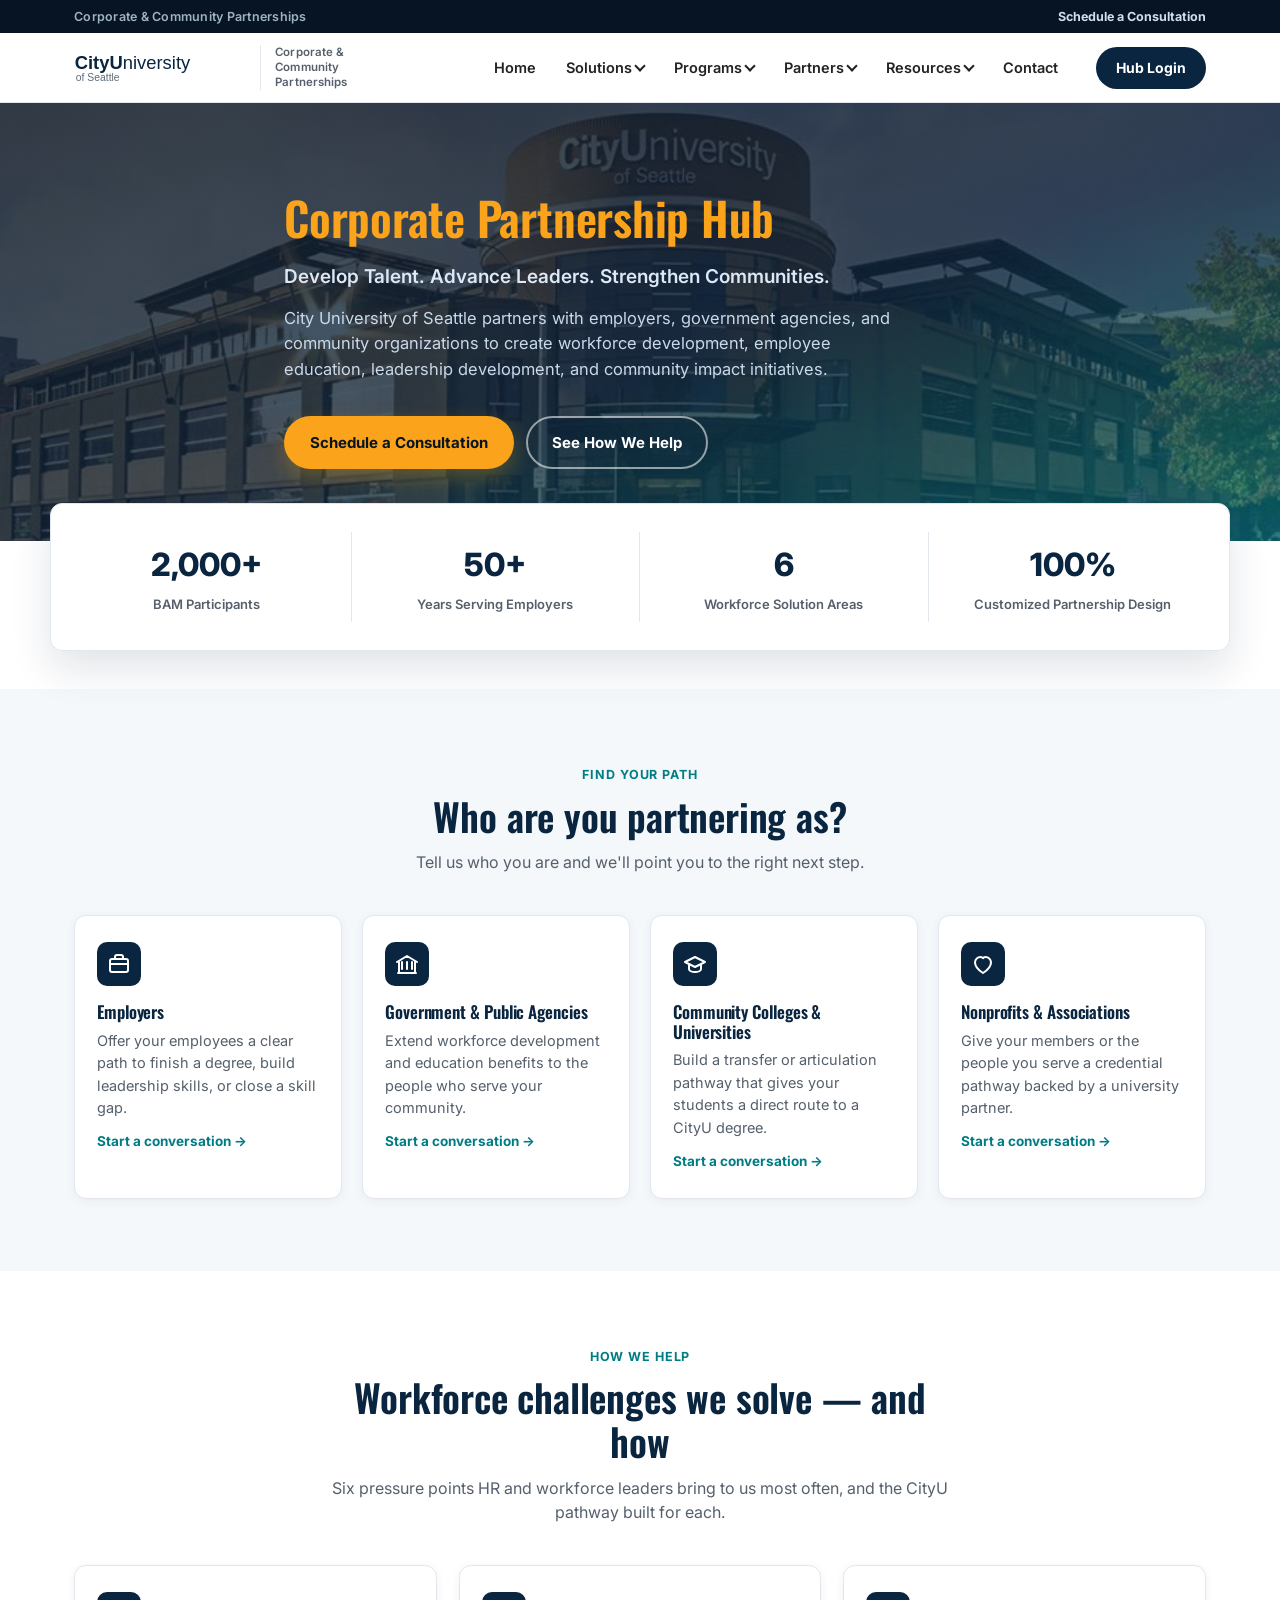
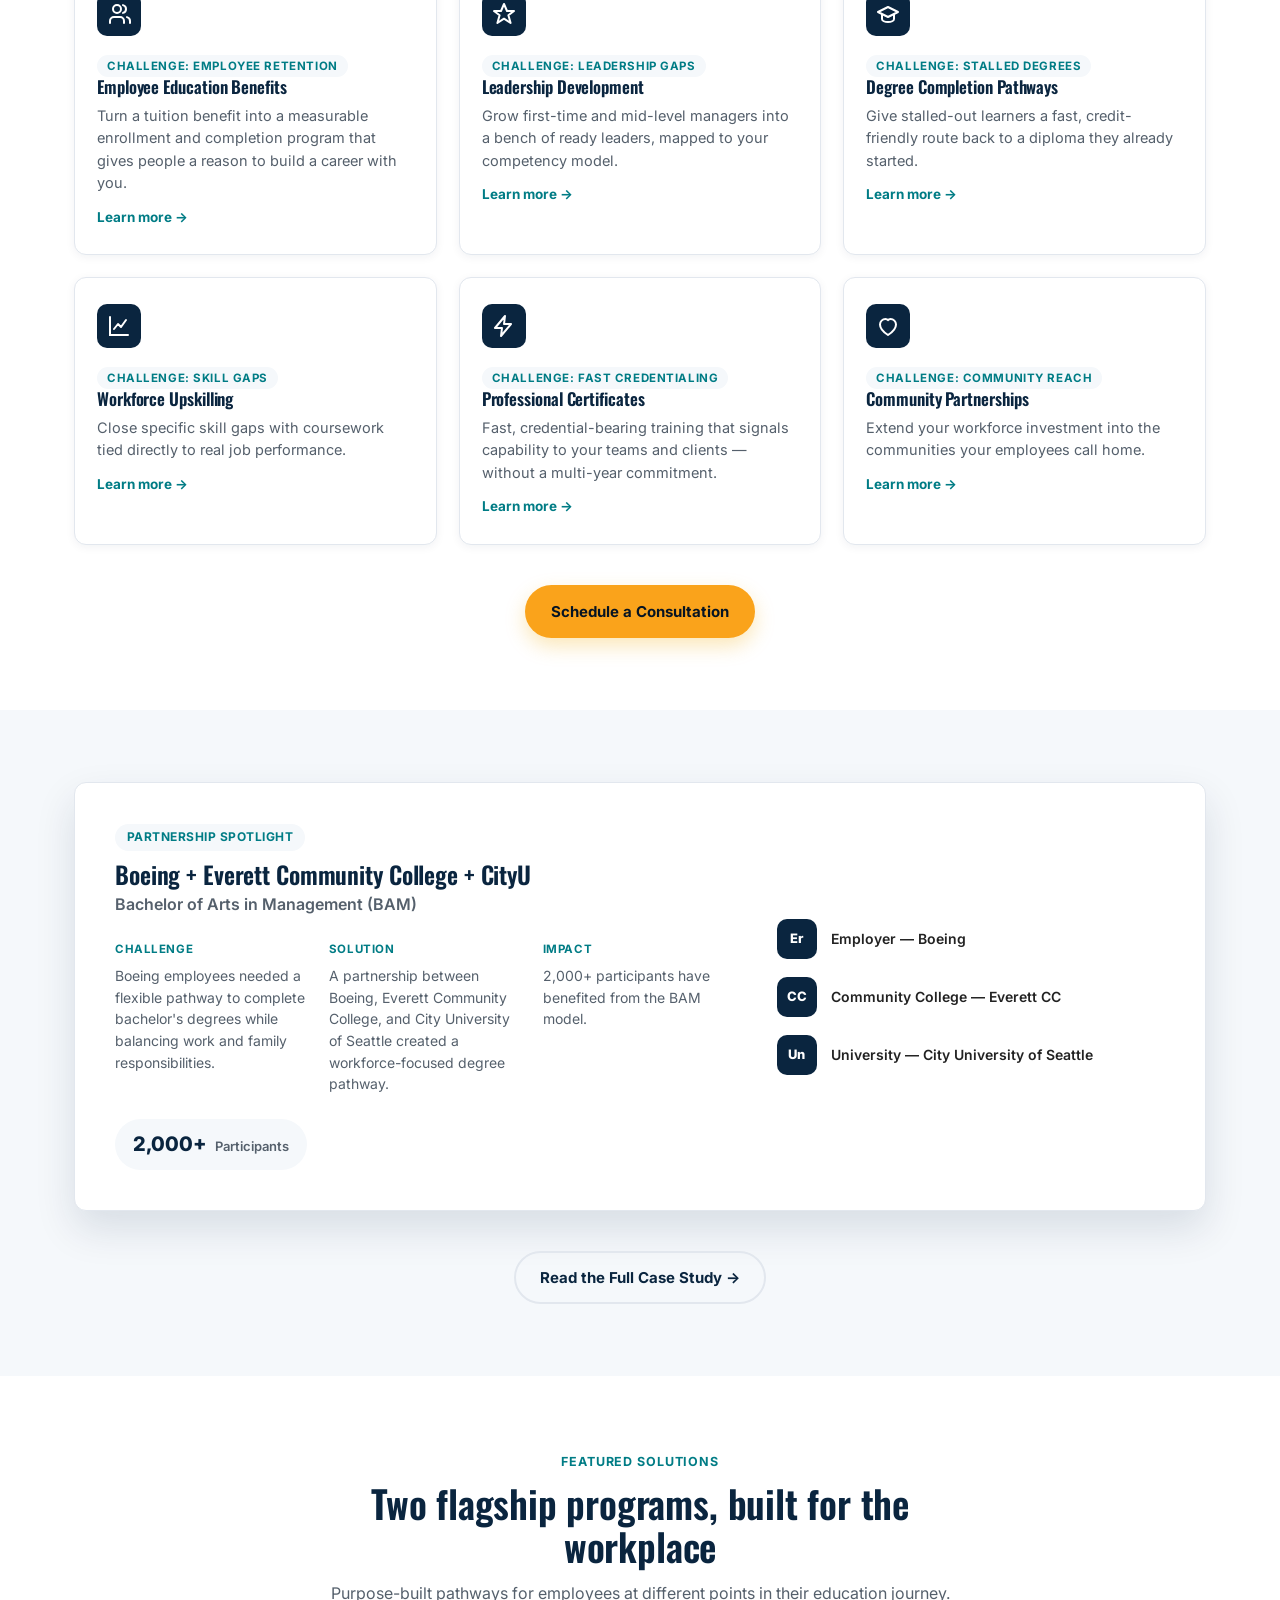
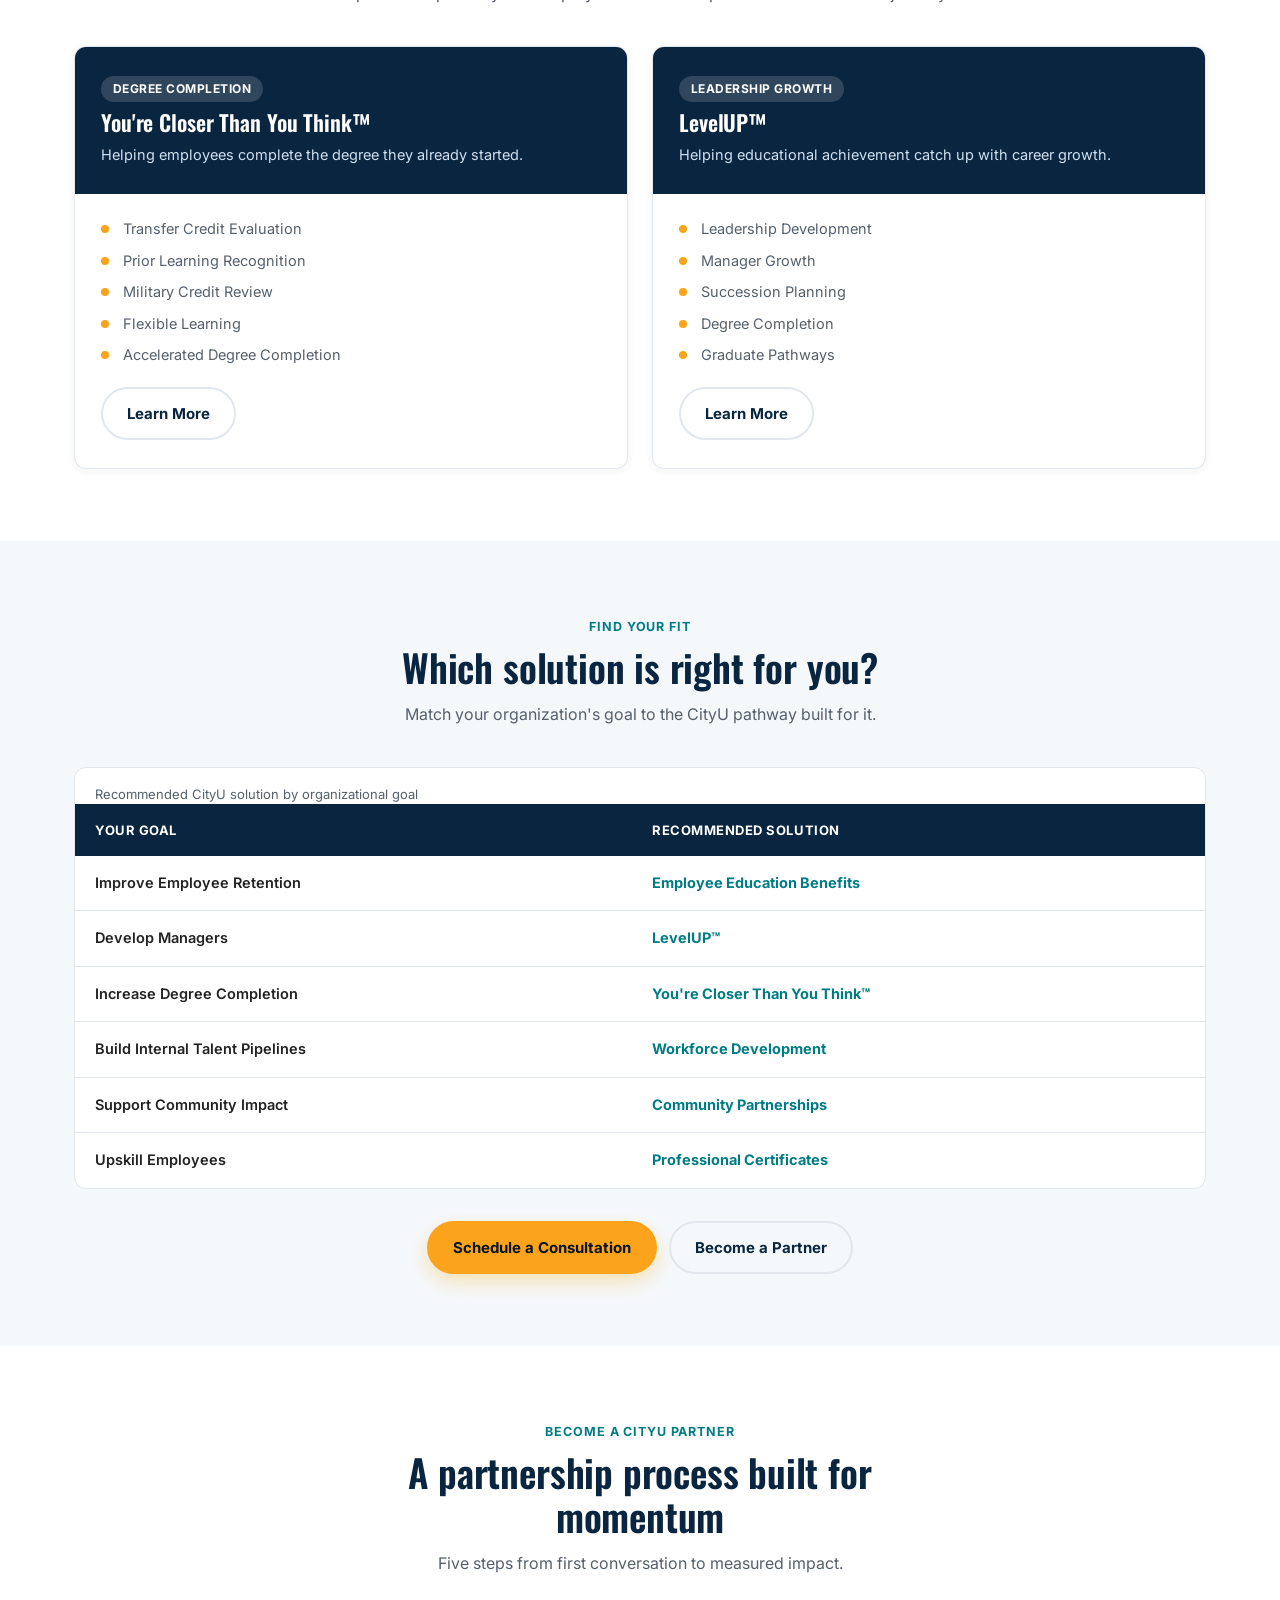
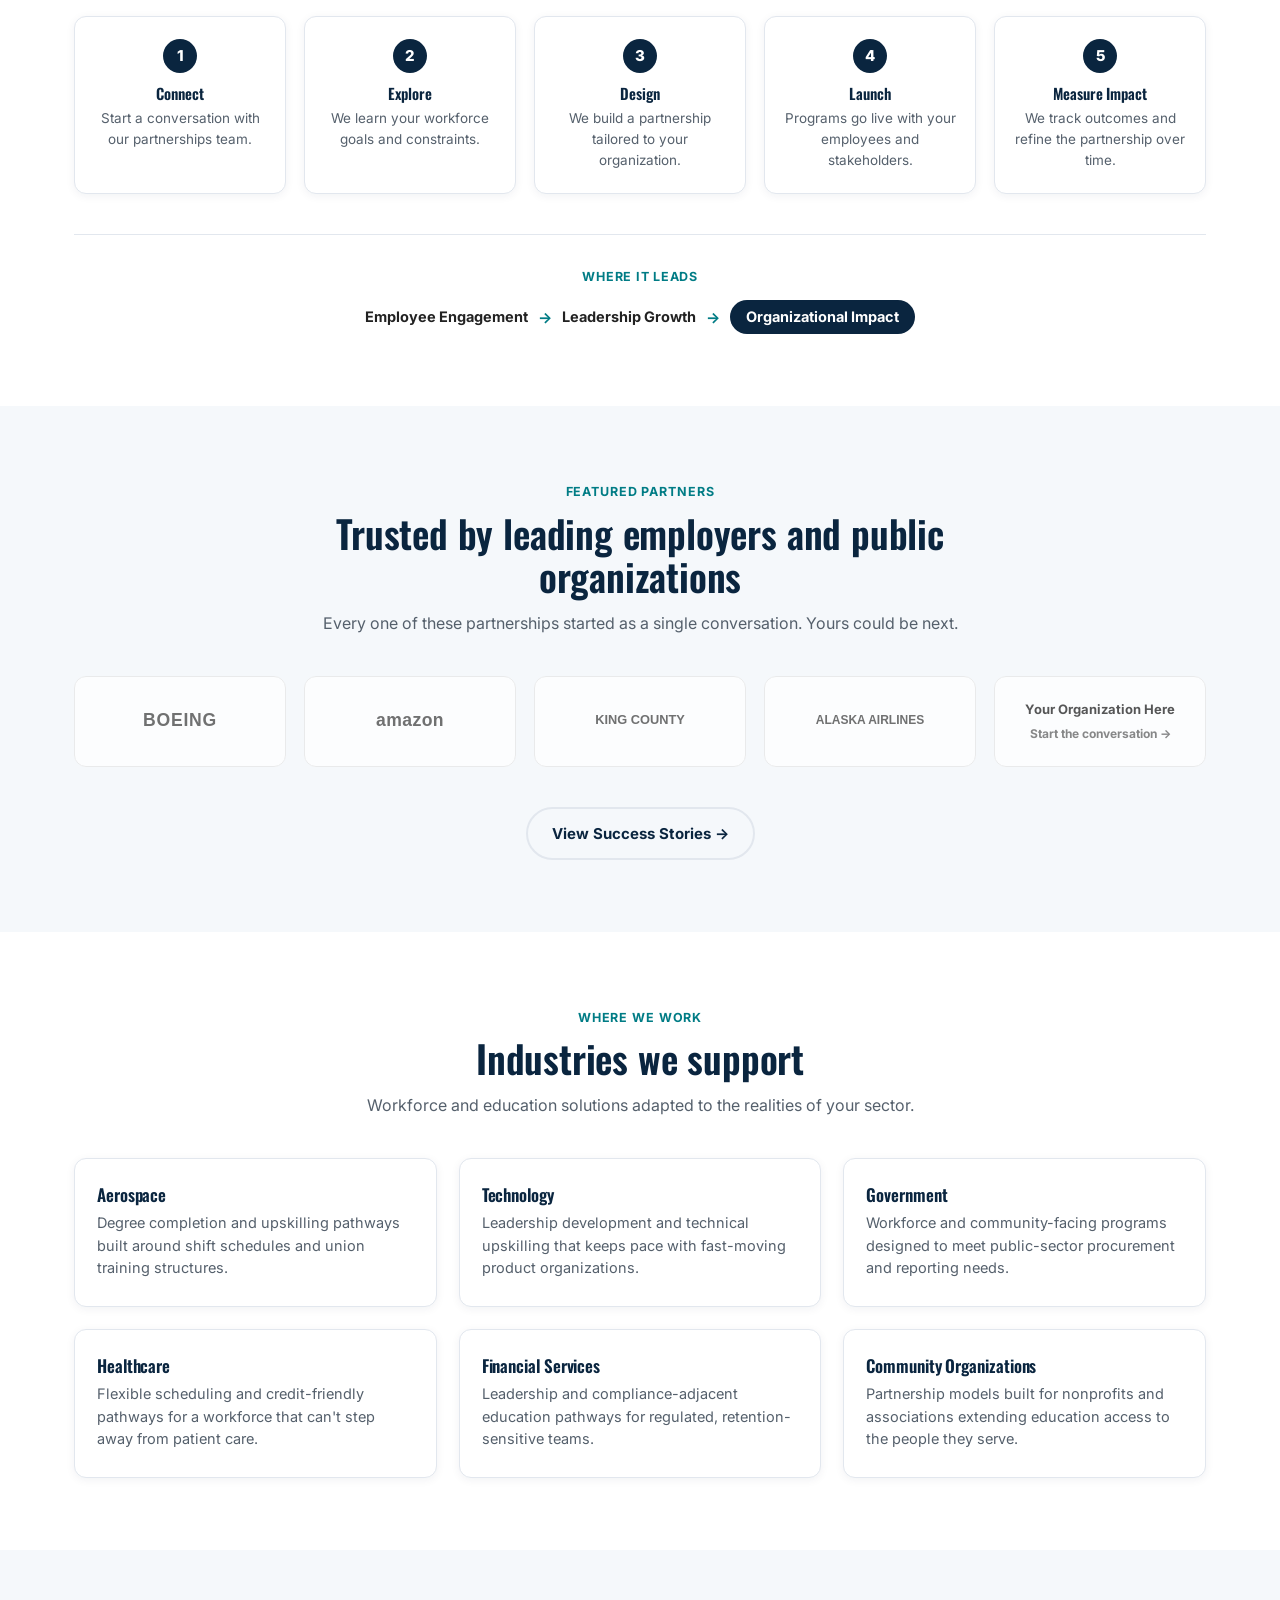
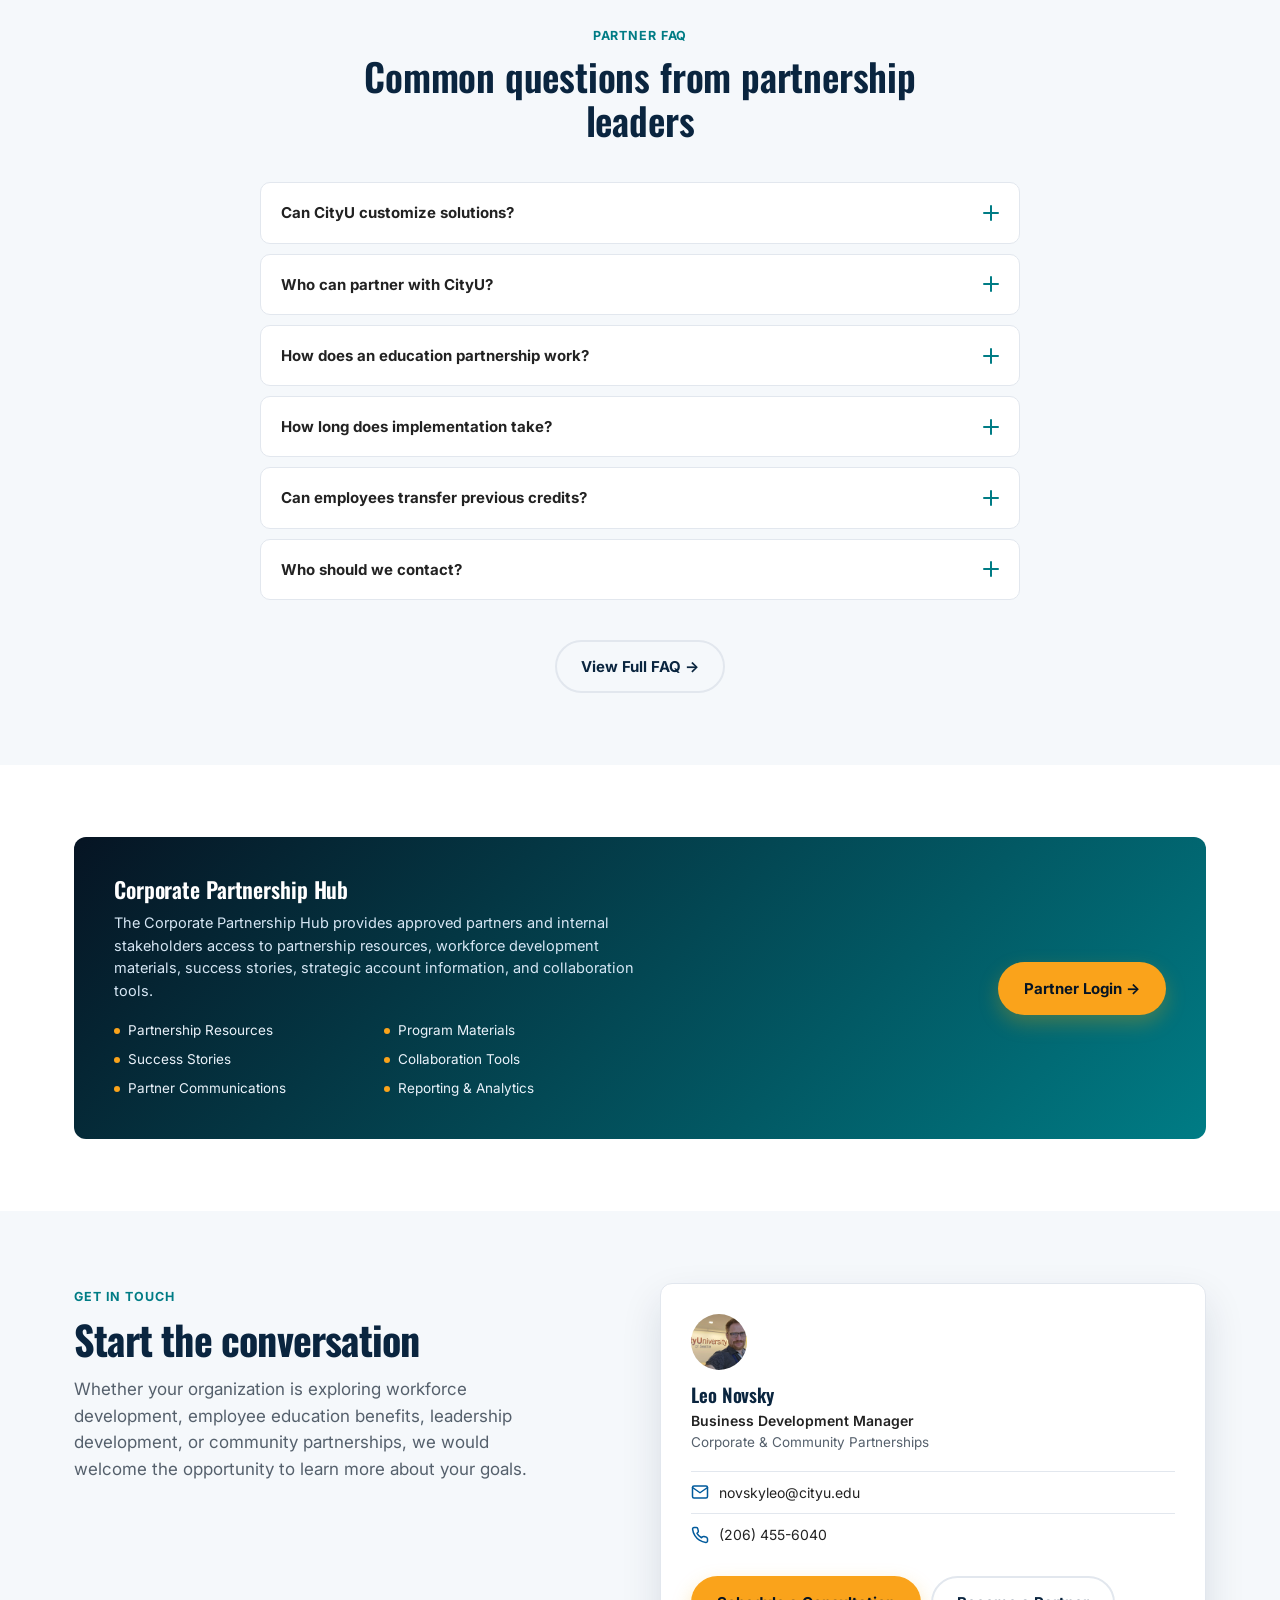
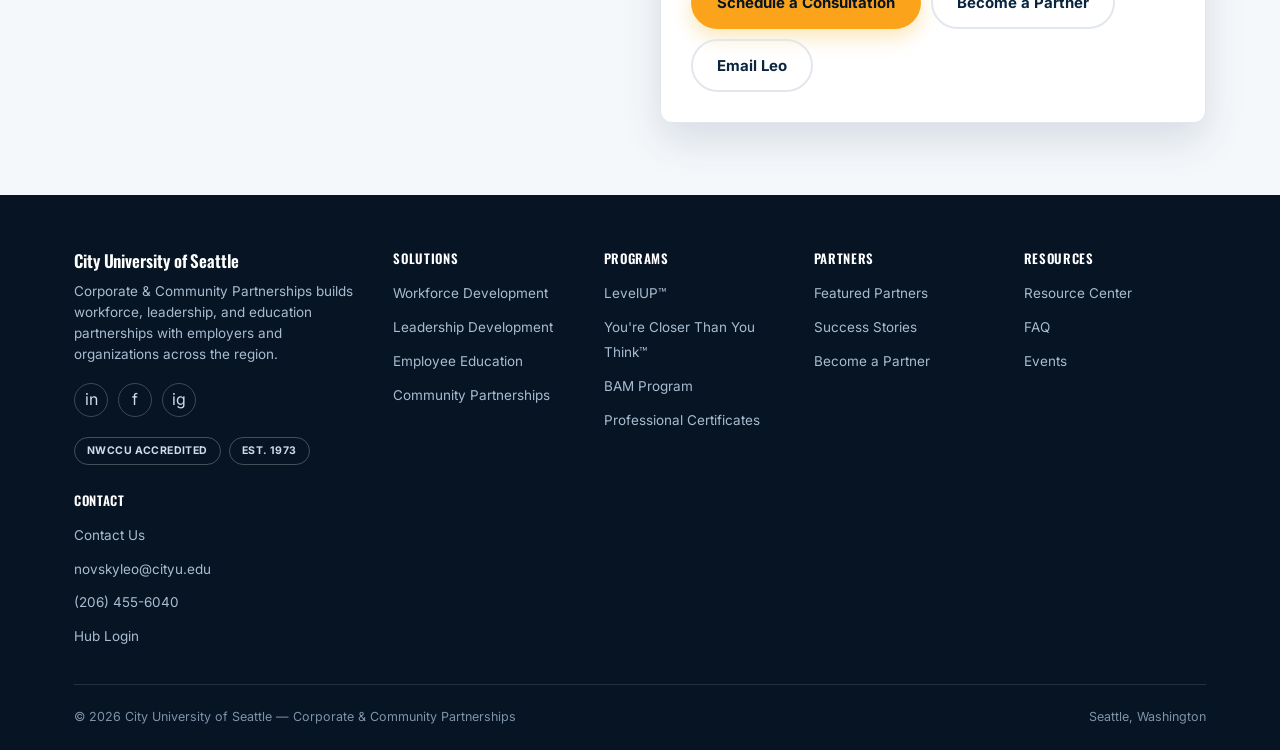
==== commit 1ce76eeb: "Restructure homepage: consolidate sections, reframe partners, add CTAs Merges three redundant "here'" ====
--- a/index.html
+++ b/index.html
@@ -95,9 +95,8 @@
     <p class="subhead">Develop Talent. Advance Leaders. Strengthen Communities.</p>
     <p class="body">City University of Seattle partners with employers, government agencies, and community organizations to create workforce development, employee education, leadership development, and community impact initiatives.</p>
     <div class="hero-actions">
-      <a href="#why-partner" class="btn btn-primary">Explore Solutions</a>
-      <a href="#solutions" class="btn btn-outline">Explore Programs</a>
-      <a href="#hub" class="btn btn-outline">Corporate Partnership Hub</a>
+      <a href="contact.html" class="btn btn-primary">Schedule a Consultation</a>
+      <a href="#why-partner" class="btn btn-outline">See How We Help</a>
     </div>
   </div>
 </section>
@@ -106,92 +105,151 @@
 <div class="container trust-band">
   <div class="kpi-grid">
     <div class="kpi"><div class="num">2,000+</div><div class="label">BAM Participants</div></div>
-    <div class="kpi"><div class="num">4+</div><div class="label">Featured Partners</div></div>
+    <div class="kpi"><div class="num">50+</div><div class="label">Years Serving Employers</div></div>
     <div class="kpi"><div class="num">6</div><div class="label">Workforce Solution Areas</div></div>
     <div class="kpi"><div class="num">100%</div><div class="label">Customized Partnership Design</div></div>
   </div>
 </div>
 
-<!-- ===== WHY PARTNER ===== -->
+<!-- ===== WHO WE PARTNER WITH ===== -->
+<section class="section-alt" id="who-we-serve">
+  <div class="container">
+    <div class="section-head">
+      <span class="eyebrow">Find Your Path</span>
+      <h2>Who are you partnering as?</h2>
+      <p>Tell us who you are and we'll point you to the right next step.</p>
+    </div>
+    <div class="grid-4">
+      <a href="mailto:novskyleo@cityu.edu?subject=Employer%20Partnership%20Inquiry" class="value-card audience-card">
+        <div class="icon-badge"><svg aria-hidden="true" focusable="false" width="24" height="24" viewBox="0 0 24 24" fill="none"><rect x="3" y="7" width="18" height="13" rx="2" stroke="white" stroke-width="2"/><path d="M8 7V5a2 2 0 0 1 2-2h4a2 2 0 0 1 2 2v2" stroke="white" stroke-width="2"/><path d="M3 12h18" stroke="white" stroke-width="2"/></svg></div>
+        <h3>Employers</h3>
+        <p>Offer your employees a clear path to finish a degree, build leadership skills, or close a skill gap.</p>
+        <span class="audience-link">Start a conversation &rarr;</span>
+      </a>
+      <a href="mailto:novskyleo@cityu.edu?subject=Government%20Partnership%20Inquiry" class="value-card audience-card">
+        <div class="icon-badge"><svg aria-hidden="true" focusable="false" width="24" height="24" viewBox="0 0 24 24" fill="none"><path d="M3 21h18M4 21V10M20 21V10M2 10l10-6 10 6M7 10v7M12 10v7M17 10v7" stroke="white" stroke-width="2" stroke-linecap="round" stroke-linejoin="round"/></svg></div>
+        <h3>Government &amp; Public Agencies</h3>
+        <p>Extend workforce development and education benefits to the people who serve your community.</p>
+        <span class="audience-link">Start a conversation &rarr;</span>
+      </a>
+      <a href="mailto:novskyleo@cityu.edu?subject=Academic%20Partnership%20Inquiry" class="value-card audience-card">
+        <div class="icon-badge"><svg aria-hidden="true" focusable="false" width="24" height="24" viewBox="0 0 24 24" fill="none"><path d="M22 10L12 5 2 10l10 5 10-5z" stroke="white" stroke-width="2" stroke-linejoin="round"/><path d="M6 12v5c0 1.7 2.7 3 6 3s6-1.3 6-3v-5" stroke="white" stroke-width="2"/></svg></div>
+        <h3>Community Colleges &amp; Universities</h3>
+        <p>Build a transfer or articulation pathway that gives your students a direct route to a CityU degree.</p>
+        <span class="audience-link">Start a conversation &rarr;</span>
+      </a>
+      <a href="mailto:novskyleo@cityu.edu?subject=Community%20Partnership%20Inquiry" class="value-card audience-card">
+        <div class="icon-badge"><svg aria-hidden="true" focusable="false" width="24" height="24" viewBox="0 0 24 24" fill="none"><path d="M12 21c-4.4-2.8-8-6.3-8-10.5A5.5 5.5 0 0 1 9.5 5c1 0 2 .4 2.5 1.1.5-.7 1.5-1.1 2.5-1.1A5.5 5.5 0 0 1 20 10.5c0 4.2-3.6 7.7-8 10.5z" stroke="white" stroke-width="2" stroke-linejoin="round"/></svg></div>
+        <h3>Nonprofits &amp; Associations</h3>
+        <p>Give your members or the people you serve a credential pathway backed by a university partner.</p>
+        <span class="audience-link">Start a conversation &rarr;</span>
+      </a>
+    </div>
+  </div>
+</section>
+
+<!-- ===== HOW WE HELP (merged: why-partner + challenges + customized) ===== -->
 <section id="why-partner">
   <div class="container">
     <div class="section-head">
-      <span class="eyebrow">Why Partner With CityU</span>
-      <h2>Outcomes your organization can measure</h2>
-      <p>Four ways CityU partnerships translate directly into workforce results.</p>
-    </div>
-    <div class="grid-4">
+      <span class="eyebrow">How We Help</span>
+      <h2>Workforce challenges we solve &mdash; and how</h2>
+      <p>Six pressure points HR and workforce leaders bring to us most often, and the CityU pathway built for each.</p>
+    </div>
+    <div class="grid-3">
       <div class="value-card">
-        <div class="icon-badge">
-          <svg aria-hidden="true" focusable="false" width="24" height="24" viewBox="0 0 24 24" fill="none"><path d="M3 21V9l9-6 9 6v12" stroke="white" stroke-width="2" stroke-linecap="round" stroke-linejoin="round"/><path d="M9 21v-6h6v6" stroke="white" stroke-width="2" stroke-linecap="round" stroke-linejoin="round"/></svg>
-        </div>
-        <h3>Workforce Development</h3>
-        <p>Close skill gaps and build a pipeline of ready-now talent aligned to your business priorities.</p>
+        <div class="icon-badge"><svg aria-hidden="true" focusable="false" width="24" height="24" viewBox="0 0 24 24" fill="none"><path d="M17 21v-2a4 4 0 0 0-4-4H7a4 4 0 0 0-4 4v2" stroke="white" stroke-width="2" stroke-linecap="round"/><circle cx="10" cy="7" r="4" stroke="white" stroke-width="2"/><path d="M23 21v-2a4 4 0 0 0-3-3.87M16 3.13a4 4 0 0 1 0 7.75" stroke="white" stroke-width="2" stroke-linecap="round"/></svg></div>
+        <span class="res-type">Challenge: Employee Retention</span>
+        <h3>Employee Education Benefits</h3>
+        <p>Turn a tuition benefit into a measurable enrollment and completion program that gives people a reason to build a career with you.</p>
+        <a href="workforce-solutions.html" class="audience-link">Learn more &rarr;</a>
       </div>
       <div class="value-card">
-        <div class="icon-badge">
-          <svg aria-hidden="true" focusable="false" width="24" height="24" viewBox="0 0 24 24" fill="none"><circle cx="12" cy="8" r="4" stroke="white" stroke-width="2"/><path d="M4 21c0-4.4 3.6-7 8-7s8 2.6 8 7" stroke="white" stroke-width="2" stroke-linecap="round"/></svg>
-        </div>
+        <div class="icon-badge"><svg aria-hidden="true" focusable="false" width="24" height="24" viewBox="0 0 24 24" fill="none"><path d="M12 2l3 7h7l-5.6 4.3L18.6 21 12 16.7 5.4 21l2.2-7.7L2 9h7l3-7z" stroke="white" stroke-width="2" stroke-linejoin="round"/></svg></div>
+        <span class="res-type">Challenge: Leadership Gaps</span>
         <h3>Leadership Development</h3>
-        <p>Grow managers into leaders with programs built for succession planning and retention.</p>
+        <p>Grow first-time and mid-level managers into a bench of ready leaders, mapped to your competency model.</p>
+        <a href="programs/levelup.html" class="audience-link">Learn more &rarr;</a>
       </div>
       <div class="value-card">
-        <div class="icon-badge">
-          <svg aria-hidden="true" focusable="false" width="24" height="24" viewBox="0 0 24 24" fill="none"><path d="M4 19.5A2.5 2.5 0 0 1 6.5 17H20" stroke="white" stroke-width="2" stroke-linecap="round"/><path d="M6.5 2H20v20H6.5A2.5 2.5 0 0 1 4 19.5v-15A2.5 2.5 0 0 1 6.5 2z" stroke="white" stroke-width="2" stroke-linejoin="round"/></svg>
-        </div>
-        <h3>Employee Education</h3>
-        <p>Give employees a clear, supported path to finish credentials while they keep working.</p>
+        <div class="icon-badge"><svg aria-hidden="true" focusable="false" width="24" height="24" viewBox="0 0 24 24" fill="none"><path d="M22 10L12 5 2 10l10 5 10-5z" stroke="white" stroke-width="2" stroke-linejoin="round"/><path d="M6 12v5c0 1.7 2.7 3 6 3s6-1.3 6-3v-5" stroke="white" stroke-width="2"/></svg></div>
+        <span class="res-type">Challenge: Stalled Degrees</span>
+        <h3>Degree Completion Pathways</h3>
+        <p>Give stalled-out learners a fast, credit-friendly route back to a diploma they already started.</p>
+        <a href="programs/closer-than-you-think.html" class="audience-link">Learn more &rarr;</a>
       </div>
       <div class="value-card">
-        <div class="icon-badge">
-          <svg aria-hidden="true" focusable="false" width="24" height="24" viewBox="0 0 24 24" fill="none"><path d="M12 21c-4.4-2.8-8-6.3-8-10.5A5.5 5.5 0 0 1 9.5 5c1 0 2 .4 2.5 1.1C12.5 5.4 13.5 5 14.5 5A5.5 5.5 0 0 1 20 10.5c0 4.2-3.6 7.7-8 10.5z" stroke="white" stroke-width="2" stroke-linejoin="round"/></svg>
-        </div>
-        <h3>Community Impact</h3>
-        <p>Strengthen the region your workforce lives in through shared investment and access.</p>
+        <div class="icon-badge"><svg aria-hidden="true" focusable="false" width="24" height="24" viewBox="0 0 24 24" fill="none"><path d="M3 3v18h18" stroke="white" stroke-width="2" stroke-linecap="round"/><path d="M7 15l4-5 3 3 5-7" stroke="white" stroke-width="2" stroke-linecap="round" stroke-linejoin="round"/></svg></div>
+        <span class="res-type">Challenge: Skill Gaps</span>
+        <h3>Workforce Upskilling</h3>
+        <p>Close specific skill gaps with coursework tied directly to real job performance.</p>
+        <a href="workforce-solutions.html" class="audience-link">Learn more &rarr;</a>
+      </div>
+      <div class="value-card">
+        <div class="icon-badge"><svg aria-hidden="true" focusable="false" width="24" height="24" viewBox="0 0 24 24" fill="none"><path d="M13 2L3 14h7l-1 8 10-12h-7l1-8z" stroke="white" stroke-width="2" stroke-linejoin="round"/></svg></div>
+        <span class="res-type">Challenge: Fast Credentialing</span>
+        <h3>Professional Certificates</h3>
+        <p>Fast, credential-bearing training that signals capability to your teams and clients &mdash; without a multi-year commitment.</p>
+        <a href="programs/certificates.html" class="audience-link">Learn more &rarr;</a>
+      </div>
+      <div class="value-card">
+        <div class="icon-badge"><svg aria-hidden="true" focusable="false" width="24" height="24" viewBox="0 0 24 24" fill="none"><path d="M12 21c-4.4-2.8-8-6.3-8-10.5A5.5 5.5 0 0 1 9.5 5c1 0 2 .4 2.5 1.1.5-.7 1.5-1.1 2.5-1.1A5.5 5.5 0 0 1 20 10.5c0 4.2-3.6 7.7-8 10.5z" stroke="white" stroke-width="2" stroke-linejoin="round"/></svg></div>
+        <span class="res-type">Challenge: Community Reach</span>
+        <h3>Community Partnerships</h3>
+        <p>Extend your workforce investment into the communities your employees call home.</p>
+        <a href="workforce-solutions.html#community" class="audience-link">Learn more &rarr;</a>
       </div>
     </div>
     <div class="section-cta">
-      <a href="#customized" class="btn btn-outline-dark">Explore Workforce Solutions &rarr;</a>
-    </div>
-  </div>
-</section>
-
-<!-- ===== WORKFORCE CHALLENGES ===== -->
-<section class="section-alt" id="challenges">
-  <div class="container">
-    <div class="section-head">
-      <span class="eyebrow">The Problems We Solve</span>
-      <h2>Workforce challenges we help solve</h2>
-      <p>Six pressure points HR and workforce leaders bring to us most often.</p>
-    </div>
-    <div class="grid-6">
-      <div class="challenge-card">
-        <div class="icon-badge"><svg aria-hidden="true" focusable="false" width="20" height="20" viewBox="0 0 24 24" fill="none"><path d="M17 21v-2a4 4 0 0 0-4-4H7a4 4 0 0 0-4 4v2" stroke="currentColor" stroke-width="2" stroke-linecap="round"/><circle cx="10" cy="7" r="4" stroke="currentColor" stroke-width="2"/><path d="M23 21v-2a4 4 0 0 0-3-3.87M16 3.13a4 4 0 0 1 0 7.75" stroke="currentColor" stroke-width="2" stroke-linecap="round"/></svg></div>
-        <div><h3>Employee Retention</h3><p>Education benefits that give people a reason to build a career with you.</p></div>
-      </div>
-      <div class="challenge-card">
-        <div class="icon-badge"><svg aria-hidden="true" focusable="false" width="20" height="20" viewBox="0 0 24 24" fill="none"><path d="M12 2l3 7h7l-5.6 4.3L18.6 21 12 16.7 5.4 21l2.2-7.7L2 9h7l3-7z" stroke="currentColor" stroke-width="2" stroke-linejoin="round"/></svg></div>
-        <div><h3>Leadership Development</h3><p>Structured pathways to grow first-time and mid-level managers.</p></div>
-      </div>
-      <div class="challenge-card">
-        <div class="icon-badge"><svg aria-hidden="true" focusable="false" width="20" height="20" viewBox="0 0 24 24" fill="none"><path d="M3 3v18h18" stroke="currentColor" stroke-width="2" stroke-linecap="round"/><path d="M7 15l4-5 3 3 5-7" stroke="currentColor" stroke-width="2" stroke-linecap="round" stroke-linejoin="round"/></svg></div>
-        <div><h3>Workforce Upskilling</h3><p>Targeted certificates and coursework mapped to real job requirements.</p></div>
-      </div>
-      <div class="challenge-card">
-        <div class="icon-badge"><svg aria-hidden="true" focusable="false" width="20" height="20" viewBox="0 0 24 24" fill="none"><path d="M22 10L12 5 2 10l10 5 10-5z" stroke="currentColor" stroke-width="2" stroke-linejoin="round"/><path d="M6 12v5c0 1.7 2.7 3 6 3s6-1.3 6-3v-5" stroke="currentColor" stroke-width="2"/></svg></div>
-        <div><h3>Degree Completion</h3><p>A direct route back to a degree for employees who started one and stopped.</p></div>
-      </div>
-      <div class="challenge-card">
-        <div class="icon-badge"><svg aria-hidden="true" focusable="false" width="20" height="20" viewBox="0 0 24 24" fill="none"><path d="M13 2L3 14h7l-1 8 10-12h-7l1-8z" stroke="currentColor" stroke-width="2" stroke-linejoin="round"/></svg></div>
-        <div><h3>Career Mobility</h3><p>Clear internal pathways that move employees into higher-value roles.</p></div>
-      </div>
-      <div class="challenge-card">
-        <div class="icon-badge"><svg aria-hidden="true" focusable="false" width="20" height="20" viewBox="0 0 24 24" fill="none"><path d="M12 21c-4.4-2.8-8-6.3-8-10.5A5.5 5.5 0 0 1 9.5 5c1 0 2 .4 2.5 1.1.5-.7 1.5-1.1 2.5-1.1A5.5 5.5 0 0 1 20 10.5c0 4.2-3.6 7.7-8 10.5z" stroke="currentColor" stroke-width="2" stroke-linejoin="round"/></svg></div>
-        <div><h3>Community Impact</h3><p>Programs that extend education access beyond your own workforce.</p></div>
+      <a href="contact.html" class="btn btn-primary">Schedule a Consultation</a>
+    </div>
+  </div>
+</section>
+
+<!-- ===== PARTNERSHIP SPOTLIGHT (promoted) ===== -->
+<section class="section-alt" id="spotlight">
+  <div class="container">
+    <div class="spotlight">
+      <div>
+        <span class="tag">Partnership Spotlight</span>
+        <h3>Boeing + Everett Community College + CityU</h3>
+        <p class="subtitle">Bachelor of Arts in Management (BAM)</p>
+        <div class="case-study-grid">
+          <div class="case-block">
+            <span class="case-label">Challenge</span>
+            <p>Boeing employees needed a flexible pathway to complete bachelor's degrees while balancing work and family responsibilities.</p>
+          </div>
+          <div class="case-block">
+            <span class="case-label">Solution</span>
+            <p>A partnership between Boeing, Everett Community College, and City University of Seattle created a workforce-focused degree pathway.</p>
+          </div>
+          <div class="case-block">
+            <span class="case-label">Impact</span>
+            <p>2,000+ participants have benefited from the BAM model.</p>
+          </div>
+        </div>
+        <div class="metric-pill">
+          <span class="metric-num">2,000+</span>
+          <span class="metric-label">Participants</span>
+        </div>
+      </div>
+      <div class="partner-flow">
+        <div class="flow-row">
+          <div class="flow-badge">Er</div>
+          <span class="flow-text">Employer &mdash; Boeing</span>
+        </div>
+        <div class="flow-row">
+          <div class="flow-badge">CC</div>
+          <span class="flow-text">Community College &mdash; Everett CC</span>
+        </div>
+        <div class="flow-row">
+          <div class="flow-badge">Un</div>
+          <span class="flow-text">University &mdash; City University of Seattle</span>
+        </div>
       </div>
     </div>
     <div class="section-cta">
-      <a href="#solutions" class="btn btn-outline-dark">See Featured Solutions &rarr;</a>
+      <a href="programs/bam.html" class="btn btn-outline-dark">Read the Full Case Study &rarr;</a>
     </div>
   </div>
 </section>
@@ -273,7 +331,7 @@
       </div>
     </div>
     <div class="compare-actions">
-      <a href="#contact" class="btn btn-primary">Schedule Consultation</a>
+      <a href="contact.html" class="btn btn-primary">Schedule a Consultation</a>
       <a href="#process" class="btn btn-outline-dark">Become a Partner</a>
     </div>
   </div>
@@ -314,61 +372,36 @@
         <p>We track outcomes and refine the partnership over time.</p>
       </div>
     </div>
-  </div>
-</section>
-
-<!-- ===== CUSTOMIZED WORKFORCE SOLUTIONS ===== -->
-<section class="section-alt" id="customized">
-  <div class="container">
-    <div class="section-head">
-      <span class="eyebrow">Customized Workforce Solutions</span>
-      <h2>Built around your workforce</h2>
-      <p>Every partnership starts from your organization's goals, not a fixed catalog.</p>
-    </div>
-    <div class="grid-3">
-      <div class="value-card">
-        <h3>Employee Education Benefits</h3>
-        <p>Turn a tuition benefit into a measurable enrollment and completion program.</p>
-      </div>
-      <div class="value-card">
-        <h3>Leadership Development</h3>
-        <p>Build a bench of ready managers with a program mapped to your competency model.</p>
-      </div>
-      <div class="value-card">
-        <h3>Degree Completion Pathways</h3>
-        <p>Give stalled-out learners a fast, credit-friendly route back to a diploma.</p>
-      </div>
-      <div class="value-card">
-        <h3>Workforce Upskilling</h3>
-        <p>Close specific skill gaps with coursework tied directly to job performance.</p>
-      </div>
-      <div class="value-card">
-        <h3>Professional Certificates</h3>
-        <p>Fast, credential-bearing training that signals capability to your teams and clients.</p>
-      </div>
-      <div class="value-card">
-        <h3>Community Partnerships</h3>
-        <p>Extend your workforce investment into the communities your employees call home.</p>
-      </div>
-    </div>
-    <div class="section-cta">
-      <a href="#contact" class="btn btn-outline-dark">Schedule Consultation &rarr;</a>
+    <div class="process-outcome">
+      <span class="process-outcome-label">Where It Leads</span>
+      <div class="process-outcome-flow">
+        <span>Employee Engagement</span>
+        <span class="process-outcome-arrow" aria-hidden="true">&rarr;</span>
+        <span>Leadership Growth</span>
+        <span class="process-outcome-arrow" aria-hidden="true">&rarr;</span>
+        <span class="process-outcome-impact">Organizational Impact</span>
+      </div>
     </div>
   </div>
 </section>
 
 <!-- ===== FEATURED PARTNERS ===== -->
-<section id="partners">
+<section class="section-alt" id="partners">
   <div class="container">
     <div class="section-head">
       <span class="eyebrow">Featured Partners</span>
       <h2>Trusted by leading employers and public organizations</h2>
-    </div>
-    <div class="logo-wall">
+      <p>Every one of these partnerships started as a single conversation. Yours could be next.</p>
+    </div>
+    <div class="grid-5 logo-wall">
       <div class="logo-tile"><img src="assets/logos/boeing.svg" alt="Boeing logo"></div>
       <div class="logo-tile"><img src="assets/logos/amazon.svg" alt="Amazon logo"></div>
       <div class="logo-tile"><img src="assets/logos/king-county.svg" alt="King County logo"></div>
       <div class="logo-tile"><img src="assets/logos/alaska-airlines.svg" alt="Alaska Airlines logo"></div>
+      <a href="contact.html" class="logo-tile logo-tile-cta">
+        <span class="logo-cta-title">Your Organization Here</span>
+        <span class="logo-cta-arrow">Start the conversation &rarr;</span>
+      </a>
     </div>
     <div class="section-cta">
       <a href="success-stories.html" class="btn btn-outline-dark">View Success Stories &rarr;</a>
@@ -377,7 +410,7 @@
 </section>
 
 <!-- ===== INDUSTRIES WE SUPPORT ===== -->
-<section class="section-alt" id="industries">
+<section id="industries">
   <div class="container">
     <div class="section-head">
       <span class="eyebrow">Where We Work</span>
@@ -412,52 +445,6 @@
     </div>
   </div>
 </section>
-
-<!-- ===== PARTNERSHIP SPOTLIGHT ===== -->
-<section id="spotlight">
-  <div class="container">
-    <div class="spotlight">
-      <div>
-        <span class="tag">Partnership Spotlight</span>
-        <h3>Boeing + Everett Community College + CityU</h3>
-        <p class="subtitle">Bachelor of Arts in Management (BAM)</p>
-        <div class="case-study-grid">
-          <div class="case-block">
-            <span class="case-label">Challenge</span>
-            <p>Boeing employees needed a flexible pathway to complete bachelor's degrees while balancing work and family responsibilities.</p>
-          </div>
-          <div class="case-block">
-            <span class="case-label">Solution</span>
-            <p>A partnership between Boeing, Everett Community College, and City University of Seattle created a workforce-focused degree pathway.</p>
-          </div>
-          <div class="case-block">
-            <span class="case-label">Impact</span>
-            <p>2,000+ participants have benefited from the BAM model.</p>
-          </div>
-        </div>
-        <div class="metric-pill">
-          <span class="metric-num">2,000+</span>
-          <span class="metric-label">Participants</span>
-        </div>
-      </div>
-      <div class="partner-flow">
-        <div class="flow-row">
-          <div class="flow-badge">Er</div>
-          <span class="flow-text">Employer &mdash; Boeing</span>
-        </div>
-        <div class="flow-row">
-          <div class="flow-badge">CC</div>
-          <span class="flow-text">Community College &mdash; Everett CC</span>
-        </div>
-        <div class="flow-row">
-          <div class="flow-badge">Un</div>
-          <span class="flow-text">University &mdash; City University of Seattle</span>
-        </div>
-      </div>
-    </div>
-  </div>
-</section>
-
 
 <!--
   TESTIMONIALS SECTION — NOT PUBLISHED.
@@ -498,33 +485,8 @@
 </section>
 -->
 
-<!-- ===== PARTNERSHIP FUNNEL ===== -->
-<section class="section-alt" id="funnel">
-  <div class="container">
-    <div class="section-head">
-      <span class="eyebrow">Partnership Development Funnel</span>
-      <h2>From workforce challenge to organizational impact</h2>
-    </div>
-    <div class="funnel">
-      <div class="funnel-step">Workforce Challenge</div>
-      <div class="funnel-arrow">&#8595;</div>
-      <div class="funnel-step">Partnership Discovery</div>
-      <div class="funnel-arrow">&#8595;</div>
-      <div class="funnel-step">Solution Design</div>
-      <div class="funnel-arrow">&#8595;</div>
-      <div class="funnel-step">Program Launch</div>
-      <div class="funnel-arrow">&#8595;</div>
-      <div class="funnel-step">Employee Engagement</div>
-      <div class="funnel-arrow">&#8595;</div>
-      <div class="funnel-step">Leadership Growth</div>
-      <div class="funnel-arrow">&#8595;</div>
-      <div class="funnel-step impact">Organizational Impact</div>
-    </div>
-  </div>
-</section>
-
 <!-- ===== FAQ ===== -->
-<section id="faq">
+<section class="section-alt" id="faq">
   <div class="container">
     <div class="section-head">
       <span class="eyebrow">Partner FAQ</span>
@@ -581,7 +543,7 @@
 </section>
 
 <!-- ===== CORPORATE PARTNERSHIP HUB ===== -->
-<section class="section-alt" id="hub">
+<section id="hub">
   <div class="container">
     <div class="hub-banner">
       <div class="hub-banner-text">
@@ -602,7 +564,7 @@
 </section>
 
 <!-- ===== CONTACT ===== -->
-<section id="contact">
+<section class="section-alt" id="contact">
   <div class="container">
     <div class="contact-wrap">
       <div>
@@ -624,7 +586,7 @@
           (206) 455-6040
         </div>
         <div class="contact-actions">
-          <a href="mailto:novskyleo@cityu.edu?subject=Schedule%20a%20Partnership%20Conversation" class="btn btn-primary">Schedule Consultation</a>
+          <a href="mailto:novskyleo@cityu.edu?subject=Schedule%20a%20Partnership%20Conversation" class="btn btn-primary">Schedule a Consultation</a>
           <a href="#process" class="btn btn-outline-dark">Become a Partner</a>
           <a href="mailto:novskyleo@cityu.edu" class="btn btn-outline-dark">Email Leo</a>
         </div>
--- a/assets/styles.css
+++ b/assets/styles.css
@@ -341,6 +341,7 @@
 .grid-2 { display: grid; grid-template-columns: repeat(2, 1fr); gap: 24px; }
 .grid-3 { display: grid; grid-template-columns: repeat(3, 1fr); gap: 22px; }
 .grid-4 { display: grid; grid-template-columns: repeat(4, 1fr); gap: 20px; }
+.grid-5 { display: grid; grid-template-columns: repeat(5, 1fr); gap: 18px; }
 .grid-6 { display: grid; grid-template-columns: repeat(6, 1fr); gap: 16px; }
 
 .value-card, .industry-card, .resource-card {
@@ -353,12 +354,24 @@
 .section-alt .value-card, .section-alt .industry-card { background: #fff; }
 .value-card h3, .industry-card h3, .resource-card h3 { font-size: 17px; color: var(--primary); margin-bottom: 8px; }
 .value-card p, .industry-card p, .resource-card p { color: var(--ink-soft); font-size: 14.5px; }
+.value-card .res-type { margin-bottom: 10px; }
+
+.audience-card {
+  display: flex;
+  flex-direction: column;
+  align-items: flex-start;
+  transition: transform 0.15s ease, box-shadow 0.15s ease, border-color 0.15s ease;
+}
+.audience-card:hover { transform: translateY(-3px); box-shadow: var(--shadow-lg); border-color: var(--secondary); }
+.audience-link { display: inline-block; margin-top: 12px; font-size: 13.5px; font-weight: 700; color: var(--secondary); }
+.audience-link:hover { text-decoration: underline; }
 
 .icon-badge {
   width: 44px;
   height: 44px;
   border-radius: 10px;
   background: var(--primary);
+  color: #fff;
   display: flex;
   align-items: center;
   justify-content: center;
@@ -490,6 +503,18 @@
   gap: 18px;
   margin-bottom: 8px;
 }
+.logo-wall.grid-5 { grid-template-columns: repeat(5, 1fr); }
+.logo-tile-cta {
+  flex-direction: column;
+  gap: 6px;
+  border: 2px dashed var(--secondary);
+  filter: none;
+  opacity: 1;
+  text-align: center;
+}
+.logo-tile-cta:hover { background: var(--bg-alt); filter: none; opacity: 1; }
+.logo-cta-title { font-weight: 700; font-size: 13px; color: var(--primary); }
+.logo-cta-arrow { font-size: 12px; font-weight: 700; color: var(--secondary); }
 .logo-tile {
   background: #fff;
   border: 1px solid var(--line);
@@ -557,22 +582,39 @@
 }
 .flow-text { font-size: 14px; font-weight: 600; color: var(--ink); }
 
-/* ===== Funnel ===== */
-.funnel { max-width: 420px; margin: 0 auto; display: flex; flex-direction: column; align-items: center; gap: 4px; }
-.funnel-step {
-  width: 100%;
+/* ===== Process outcome (folded-in funnel) ===== */
+.process-outcome {
+  margin-top: 40px;
+  padding-top: 32px;
+  border-top: 1px solid var(--line);
   text-align: center;
-  background: #fff;
-  border: 1px solid var(--line);
-  border-radius: 10px;
-  padding: 14px;
-  font-weight: 700;
+}
+.process-outcome-label {
+  display: block;
+  font-size: 12.5px;
+  font-weight: 700;
+  letter-spacing: 0.06em;
+  text-transform: uppercase;
+  color: var(--secondary);
+  margin-bottom: 14px;
+}
+.process-outcome-flow {
+  display: flex;
+  align-items: center;
+  justify-content: center;
+  flex-wrap: wrap;
+  gap: 10px;
   font-size: 14.5px;
-  color: var(--primary);
-  box-shadow: var(--shadow);
-}
-.funnel-step.impact { background: var(--primary); color: #fff; border-color: var(--primary); }
-.funnel-arrow { color: var(--secondary); font-size: 18px; line-height: 1; padding: 2px 0; }
+  font-weight: 700;
+  color: var(--ink);
+}
+.process-outcome-arrow { color: var(--secondary); font-size: 15px; }
+.process-outcome-impact {
+  background: var(--primary);
+  color: #fff;
+  padding: 6px 16px;
+  border-radius: 999px;
+}
 
 /* ===== FAQ ===== */
 .faq-list { display: flex; flex-direction: column; gap: 10px; max-width: 760px; margin: 0 auto; }
@@ -857,11 +899,11 @@
   header.nav-open .mobile-hub { display: flex; margin-top: 24px; justify-content: center; }
   body.nav-locked { overflow: hidden; }
 
-  .grid-4, .grid-6 { grid-template-columns: repeat(2, 1fr); }
+  .grid-4, .grid-5, .grid-6 { grid-template-columns: repeat(2, 1fr); }
   .kpi-grid { grid-template-columns: repeat(2, 1fr); row-gap: 18px; }
   .kpi:nth-child(2) { border-right: none; }
   .process-track { grid-template-columns: repeat(2, 1fr); }
-  .logo-wall { grid-template-columns: repeat(2, 1fr); }
+  .logo-wall, .logo-wall.grid-5 { grid-template-columns: repeat(2, 1fr); }
 }
 
 @media (max-width: 860px) {
@@ -877,10 +919,10 @@
   .utility-label { display: none; }
   .utility-bar-inner { justify-content: center; }
   section { padding: 52px 0; }
-  .grid-2, .grid-3, .grid-4, .grid-6 { grid-template-columns: 1fr; }
+  .grid-2, .grid-3, .grid-4, .grid-5, .grid-6 { grid-template-columns: 1fr; }
   .kpi-grid { grid-template-columns: repeat(2, 1fr); }
   .process-track { grid-template-columns: 1fr; }
-  .logo-wall { grid-template-columns: repeat(2, 1fr); }
+  .logo-wall, .logo-wall.grid-5 { grid-template-columns: repeat(2, 1fr); }
   .case-study-grid { grid-template-columns: 1fr; }
   .dash-widget-grid { grid-template-columns: 1fr; }
   .footer-grid { grid-template-columns: 1fr; }
